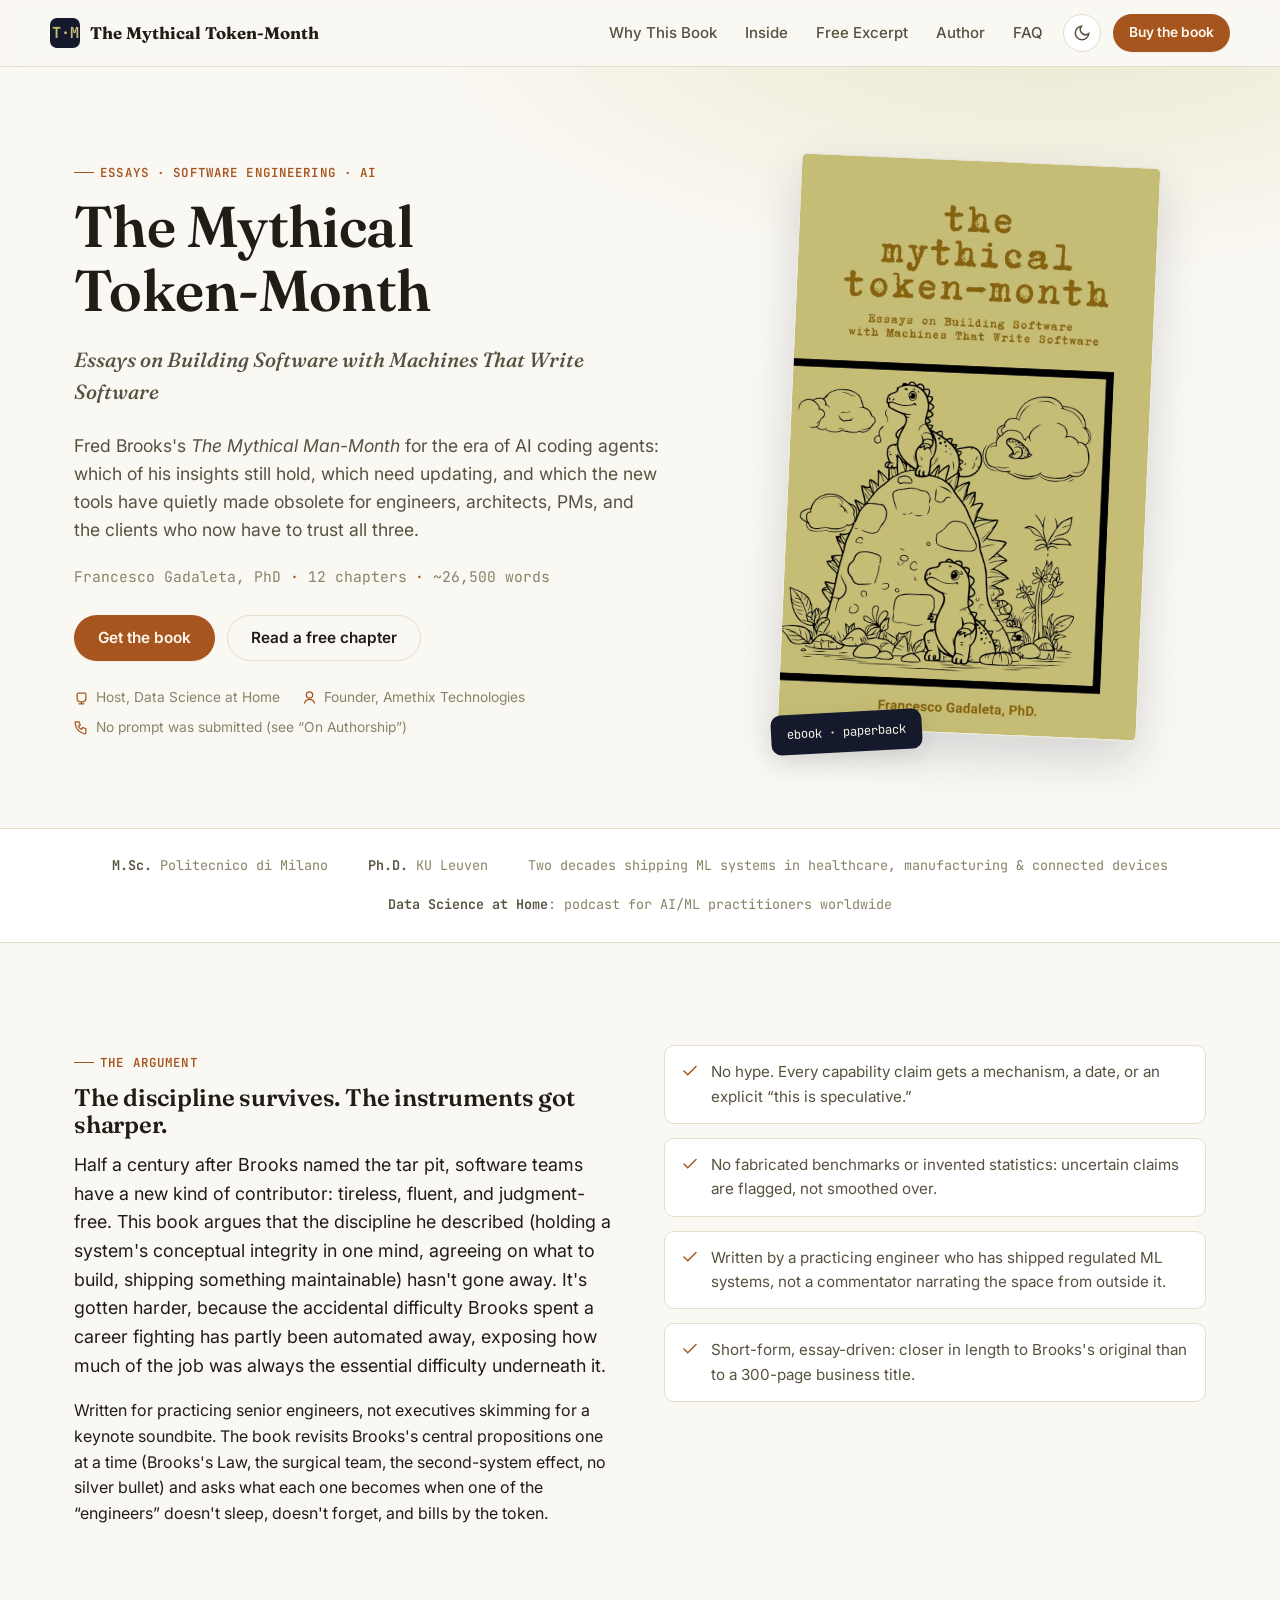
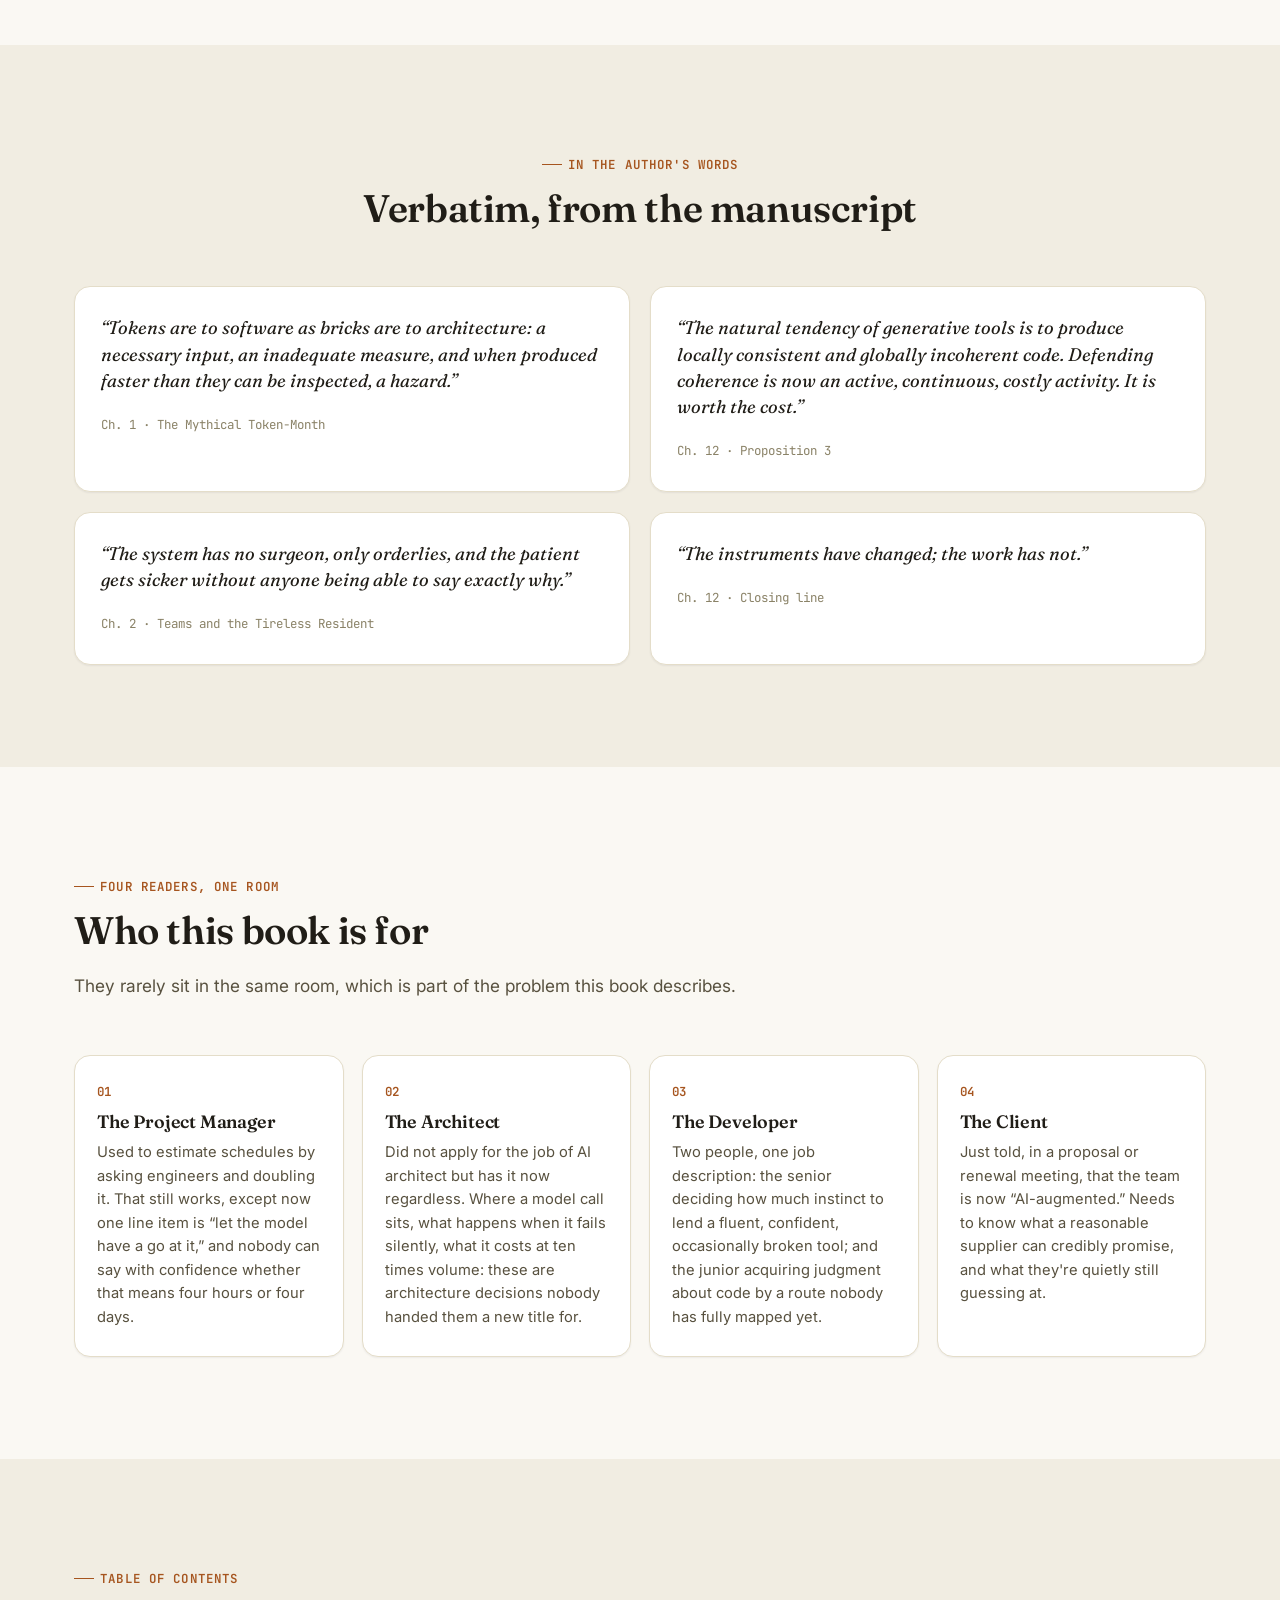
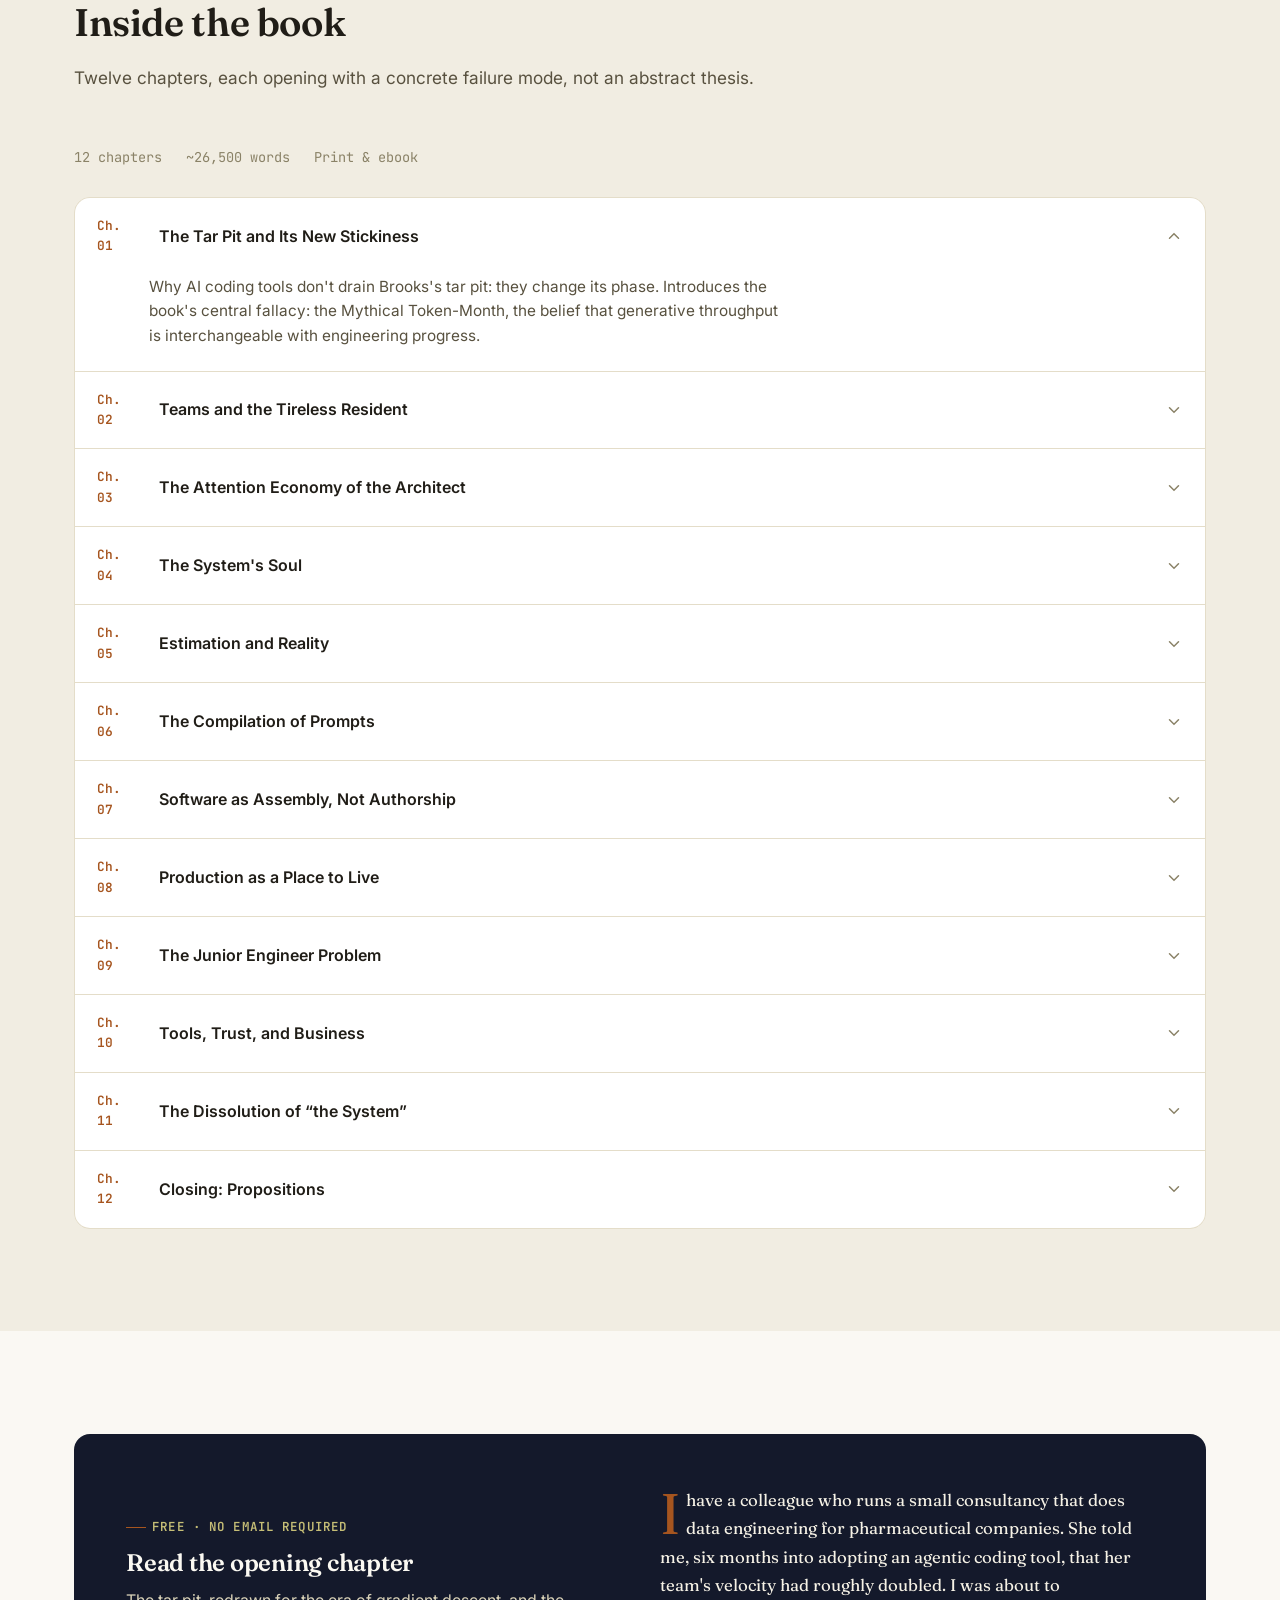
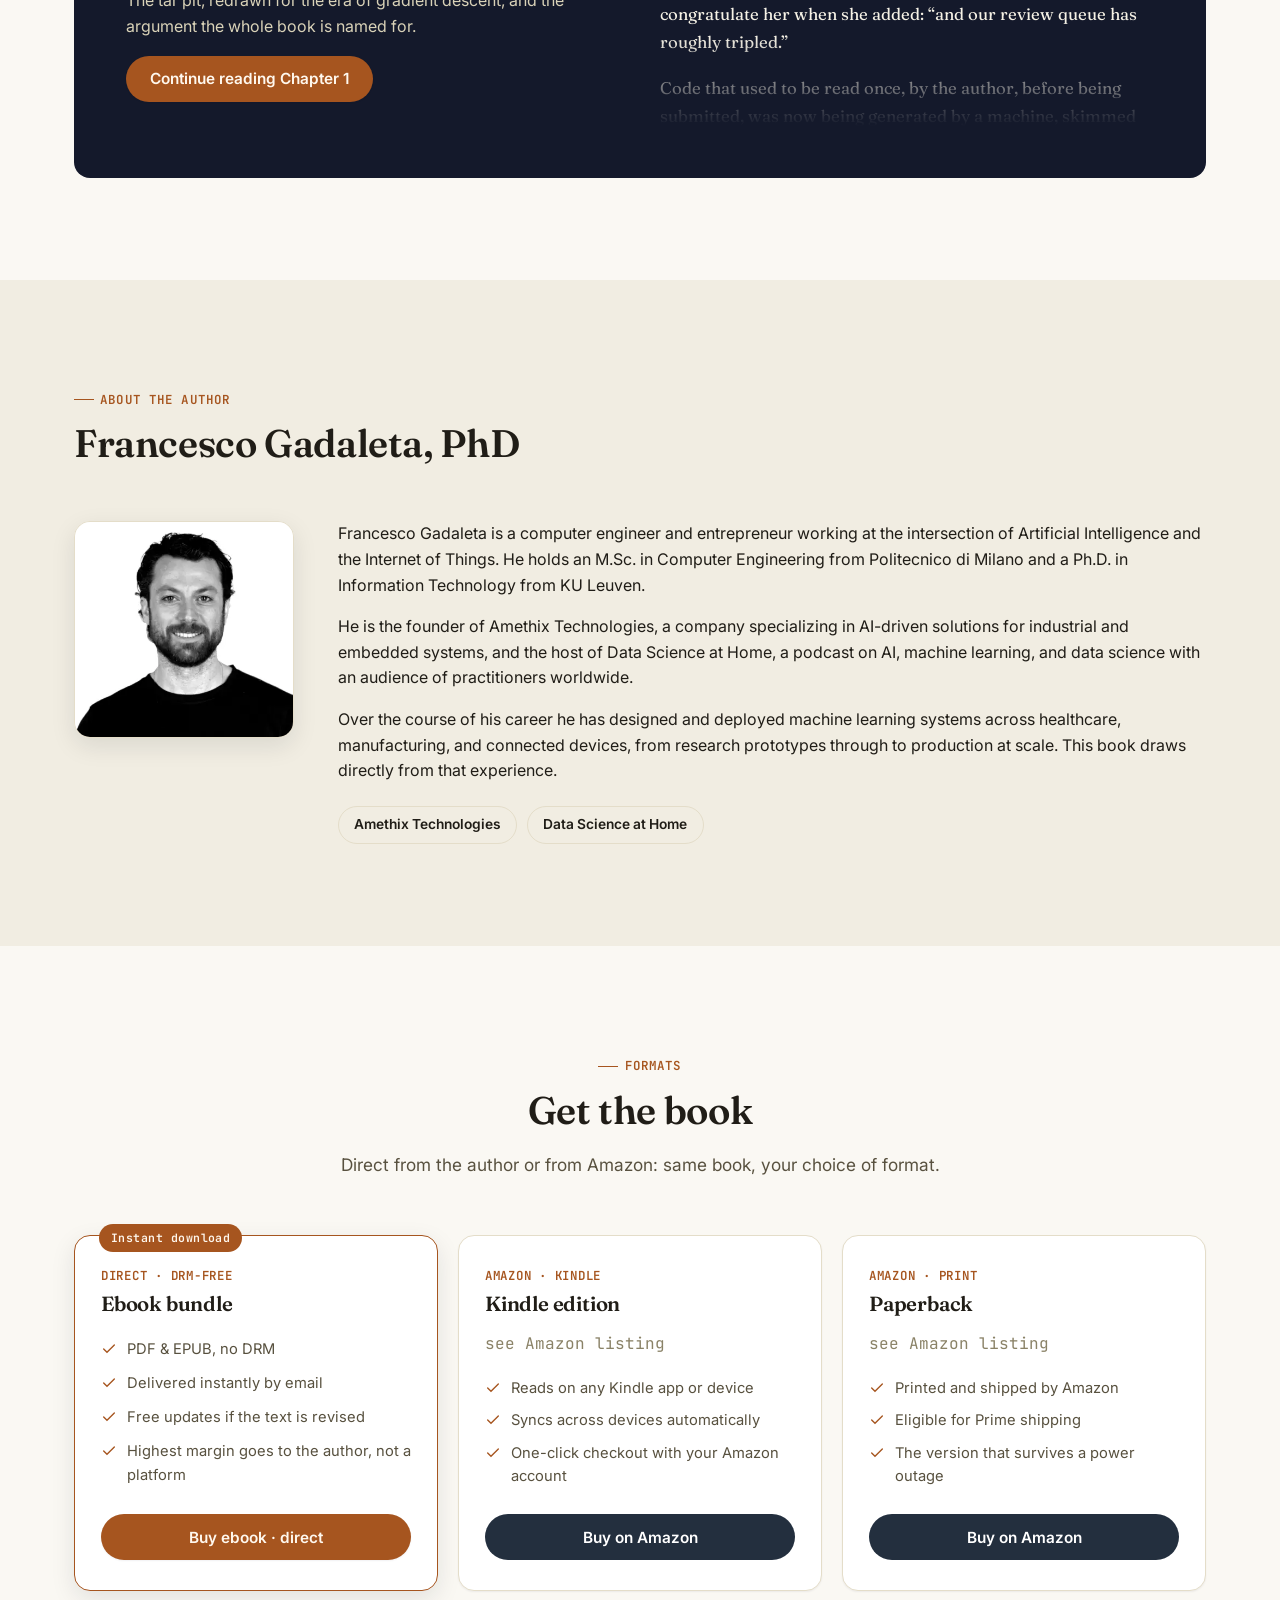
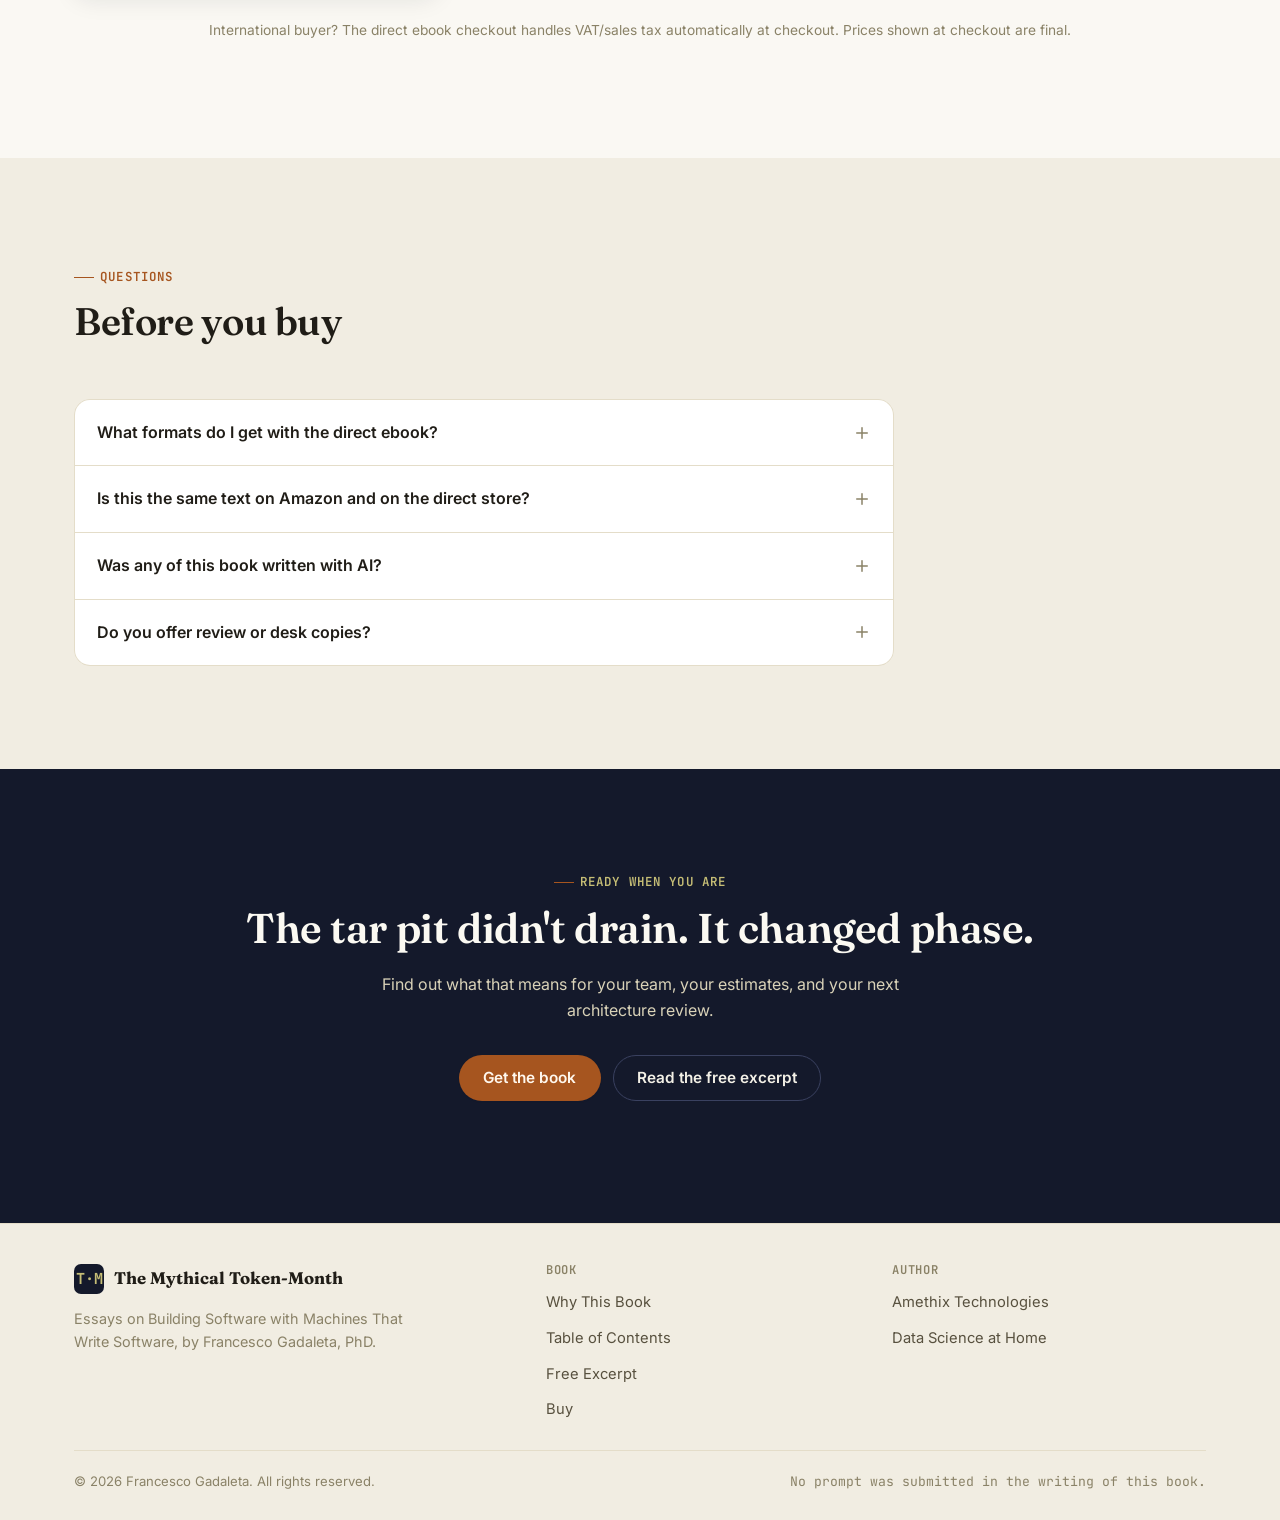
==== index.html @ 99e303a1 "first commit" ====
<!doctype html>
<html lang="en">
<head>
<meta charset="utf-8">
<meta name="viewport" content="width=device-width, initial-scale=1">
<title>The Mythical Token-Month: Essays on Building Software with Machines That Write Software</title>
<meta name="description" content="Fred Brooks's The Mythical Man-Month, revisited for the era of AI coding agents. For engineers, architects, PMs, and the clients who now have to trust all three. By Francesco Gadaleta, PhD.">

<!-- Open Graph / social preview -->
<meta property="og:type" content="book">
<meta property="og:title" content="The Mythical Token-Month: Essays on Building Software with Machines That Write Software">
<meta property="og:description" content="Fred Brooks's The Mythical Man-Month, revisited for the era of AI coding agents. Which of his insights still hold, which need updating, and which the new tools have quietly made obsolete.">
<meta property="og:image" content="assets/og-image.jpg">
<meta property="og:url" content="/">
<meta name="twitter:card" content="summary_large_image">
<meta name="twitter:title" content="The Mythical Token-Month">
<meta name="twitter:description" content="Fred Brooks's The Mythical Man-Month, revisited for the era of AI coding agents.">
<meta name="twitter:image" content="assets/og-image.jpg">

<!-- Book structured data for search -->
<script type="application/ld+json">
{
  "@context": "https://schema.org",
  "@type": "Book",
  "name": "The Mythical Token-Month",
  "alternateName": "Essays on Building Software with Machines That Write Software",
  "author": { "@type": "Person", "name": "Francesco Gadaleta" },
  "inLanguage": "en",
  "genre": "Software Engineering / Technology",
  "description": "Fred Brooks's The Mythical Man-Month, revisited for the era of AI coding agents. For engineers, architects, PMs, and the clients who now have to trust all three."
}
</script>

<link rel="icon" href="data:image/svg+xml,%3Csvg xmlns='http://www.w3.org/2000/svg' viewBox='0 0 100 100'%3E%3Crect width='100' height='100' rx='20' fill='%2314192b'/%3E%3Ctext x='50' y='68' font-size='58' text-anchor='middle' fill='%23c6be76' font-family='monospace' font-weight='700'%3ET%3C/text%3E%3C/svg%3E">
<link rel="stylesheet" href="css/style.css">
</head>
<body>

<!-- ============================== HEADER ============================== -->
<header class="site-header">
  <div class="container nav">
    <a href="#top" class="brand"><span class="mark">T·M</span><span class="brand-text">The Mythical Token&#8209;Month</span></a>

    <nav class="nav-links">
      <a href="#why">Why This Book</a>
      <a href="#inside">Inside</a>
      <a href="#excerpt">Free Excerpt</a>
      <a href="#author">Author</a>
      <a href="#faq">FAQ</a>
    </nav>

    <div class="nav-actions">
      <button class="theme-toggle" id="themeToggle" aria-label="Toggle dark mode" type="button">
        <svg class="icon-moon" viewBox="0 0 24 24" fill="none" stroke="currentColor" stroke-width="2" stroke-linecap="round"><path d="M21 12.8A9 9 0 1 1 11.2 3 7 7 0 0 0 21 12.8Z"/></svg>
        <svg class="icon-sun" viewBox="0 0 24 24" fill="none" stroke="currentColor" stroke-width="2" stroke-linecap="round"><circle cx="12" cy="12" r="4"/><path d="M12 2v2M12 20v2M4.9 4.9l1.4 1.4M17.7 17.7l1.4 1.4M2 12h2M20 12h2M4.9 19.1l1.4-1.4M17.7 6.3l1.4-1.4"/></svg>
      </button>
      <a href="#buy" class="btn btn-primary btn-sm nav-buy">Buy the book</a>
      <button class="nav-toggle" id="navToggle" aria-label="Open menu" type="button">
        <svg viewBox="0 0 24 24" fill="none" stroke="currentColor" stroke-width="2" stroke-linecap="round"><path d="M3 6h18M3 12h18M3 18h18"/></svg>
      </button>
    </div>
  </div>
  <div class="mobile-menu container" id="mobileMenu">
    <a href="#why">Why This Book</a>
    <a href="#inside">Inside</a>
    <a href="#excerpt">Free Excerpt</a>
    <a href="#author">Author</a>
    <a href="#faq">FAQ</a>
    <a href="#buy" class="btn btn-primary btn-block">Buy the book</a>
  </div>
</header>

<main id="top">

  <!-- ============================== HERO ============================== -->
  <section class="hero">
    <div class="container">
      <div class="hero-copy">
        <span class="kicker">Essays &middot; Software Engineering &middot; AI</span>
        <h1>The Mythical<br>Token&#8209;Month</h1>
        <p class="subtitle">Essays on Building Software with Machines That Write Software</p>
        <p class="hero-pitch">Fred Brooks's <em>The Mythical Man-Month</em> for the era of AI coding agents: which of his insights still hold, which need updating, and which the new tools have quietly made obsolete for engineers, architects, PMs, and the clients who now have to trust all three.</p>

        <div class="byline">
          <span>Francesco Gadaleta, PhD</span>
          <span class="dot">&middot;</span>
          <span>12 chapters</span>
          <span class="dot">&middot;</span>
          <span>~26,500 words</span>
        </div>

        <div class="hero-ctas">
          <a href="#buy" class="btn btn-primary">Get the book</a>
          <a href="#excerpt" class="btn btn-ghost">Read a free chapter</a>
        </div>

        <div class="hero-trust">
          <span><svg viewBox="0 0 24 24" fill="none" stroke="currentColor" stroke-width="2" stroke-linecap="round"><path d="M12 19c-4 0-7-2-7-6V7a2 2 0 0 1 2-2h10a2 2 0 0 1 2 2v6c0 4-3 6-7 6Z"/><path d="M12 19v3M8 22h8"/></svg>Host, Data Science at Home</span>
          <span><svg viewBox="0 0 24 24" fill="none" stroke="currentColor" stroke-width="2" stroke-linecap="round"><circle cx="12" cy="8" r="5"/><path d="M4 21c1.5-4 5-6 8-6s6.5 2 8 6"/></svg>Founder, Amethix Technologies</span>
          <span><svg viewBox="0 0 24 24" fill="none" stroke="currentColor" stroke-width="2" stroke-linecap="round"><path d="M2 3h6l2 5-3 2a11 11 0 0 0 5 5l2-3 5 2v6a2 2 0 0 1-2 2A18 18 0 0 1 2 5a2 2 0 0 1 0-2Z"/></svg>No prompt was submitted (see &ldquo;On Authorship&rdquo;)</span>
        </div>
      </div>

      <div class="hero-art">
        <div class="book-stack">
          <picture>
            <source srcset="assets/cover.webp" type="image/webp">
            <img src="assets/cover.jpg" alt="Cover of The Mythical Token-Month by Francesco Gadaleta" width="900" height="1436">
          </picture>
          <div class="format-pill">ebook &middot; paperback</div>
        </div>
      </div>
    </div>
  </section>

  <!-- ============================== CREDIBILITY BAR ============================== -->
  <div class="credibility">
    <div class="container">
      <span><strong>M.Sc.</strong> Politecnico di Milano</span>
      <span><strong>Ph.D.</strong> KU Leuven</span>
      <span>Two decades shipping ML systems in healthcare, manufacturing &amp; connected devices</span>
      <span><strong>Data Science at Home</strong>: podcast for AI/ML practitioners worldwide</span>
    </div>
  </div>

  <!-- ============================== WHY THIS BOOK ============================== -->
  <section class="section" id="why">
    <div class="container why-layout">
      <div>
        <span class="kicker">The argument</span>
        <h2>The discipline survives. The instruments got sharper.</h2>
        <p class="lede">Half a century after Brooks named the tar pit, software teams have a new kind of contributor: tireless, fluent, and judgment-free. This book argues that the discipline he described (holding a system's conceptual integrity in one mind, agreeing on what to build, shipping something maintainable) hasn't gone away. It's gotten harder, because the accidental difficulty Brooks spent a career fighting has partly been automated away, exposing how much of the job was always the essential difficulty underneath it.</p>
        <p>Written for practicing senior engineers, not executives skimming for a keynote soundbite. The book revisits Brooks's central propositions one at a time (Brooks's Law, the surgical team, the second-system effect, no silver bullet) and asks what each one becomes when one of the &ldquo;engineers&rdquo; doesn't sleep, doesn't forget, and bills by the token.</p>
      </div>
      <ul class="stance-list">
        <li><svg viewBox="0 0 24 24" fill="none" stroke="currentColor" stroke-width="2" stroke-linecap="round"><path d="M20 6 9 17l-5-5"/></svg>No hype. Every capability claim gets a mechanism, a date, or an explicit &ldquo;this is speculative.&rdquo;</li>
        <li><svg viewBox="0 0 24 24" fill="none" stroke="currentColor" stroke-width="2" stroke-linecap="round"><path d="M20 6 9 17l-5-5"/></svg>No fabricated benchmarks or invented statistics: uncertain claims are flagged, not smoothed over.</li>
        <li><svg viewBox="0 0 24 24" fill="none" stroke="currentColor" stroke-width="2" stroke-linecap="round"><path d="M20 6 9 17l-5-5"/></svg>Written by a practicing engineer who has shipped regulated ML systems, not a commentator narrating the space from outside it.</li>
        <li><svg viewBox="0 0 24 24" fill="none" stroke="currentColor" stroke-width="2" stroke-linecap="round"><path d="M20 6 9 17l-5-5"/></svg>Short-form, essay-driven: closer in length to Brooks's original than to a 300-page business title.</li>
      </ul>
    </div>
  </section>

  <!-- ============================== PULL QUOTES ============================== -->
  <section class="section section-alt">
    <div class="container">
      <div class="section-head center" style="margin-left:auto;margin-right:auto;">
        <span class="kicker" style="justify-content:center;">In the author's words</span>
        <h2>Verbatim, from the manuscript</h2>
      </div>
      <div class="quote-grid">
        <div class="quote-card">
          <blockquote>&ldquo;Tokens are to software as bricks are to architecture: a necessary input, an inadequate measure, and when produced faster than they can be inspected, a hazard.&rdquo;</blockquote>
          <cite>Ch. 1 &middot; The Mythical Token-Month</cite>
        </div>
        <div class="quote-card">
          <blockquote>&ldquo;The natural tendency of generative tools is to produce locally consistent and globally incoherent code. Defending coherence is now an active, continuous, costly activity. It is worth the cost.&rdquo;</blockquote>
          <cite>Ch. 12 &middot; Proposition 3</cite>
        </div>
        <div class="quote-card">
          <blockquote>&ldquo;The system has no surgeon, only orderlies, and the patient gets sicker without anyone being able to say exactly why.&rdquo;</blockquote>
          <cite>Ch. 2 &middot; Teams and the Tireless Resident</cite>
        </div>
        <div class="quote-card">
          <blockquote>&ldquo;The instruments have changed; the work has not.&rdquo;</blockquote>
          <cite>Ch. 12 &middot; Closing line</cite>
        </div>
      </div>
    </div>
  </section>

  <!-- ============================== WHO IT'S FOR ============================== -->
  <section class="section" id="who">
    <div class="container">
      <div class="section-head">
        <span class="kicker">Four readers, one room</span>
        <h2>Who this book is for</h2>
        <p class="lede">They rarely sit in the same room, which is part of the problem this book describes.</p>
      </div>
      <div class="persona-grid">
        <div class="persona-card">
          <span class="num">01</span>
          <h3>The Project Manager</h3>
          <p>Used to estimate schedules by asking engineers and doubling it. That still works, except now one line item is &ldquo;let the model have a go at it,&rdquo; and nobody can say with confidence whether that means four hours or four days.</p>
        </div>
        <div class="persona-card">
          <span class="num">02</span>
          <h3>The Architect</h3>
          <p>Did not apply for the job of AI architect but has it now regardless. Where a model call sits, what happens when it fails silently, what it costs at ten times volume: these are architecture decisions nobody handed them a new title for.</p>
        </div>
        <div class="persona-card">
          <span class="num">03</span>
          <h3>The Developer</h3>
          <p>Two people, one job description: the senior deciding how much instinct to lend a fluent, confident, occasionally broken tool; and the junior acquiring judgment about code by a route nobody has fully mapped yet.</p>
        </div>
        <div class="persona-card">
          <span class="num">04</span>
          <h3>The Client</h3>
          <p>Just told, in a proposal or renewal meeting, that the team is now &ldquo;AI-augmented.&rdquo; Needs to know what a reasonable supplier can credibly promise, and what they're quietly still guessing at.</p>
        </div>
      </div>
    </div>
  </section>

  <!-- ============================== INSIDE THE BOOK / TOC ============================== -->
  <section class="section section-alt" id="inside">
    <div class="container">
      <div class="section-head">
        <span class="kicker">Table of contents</span>
        <h2>Inside the book</h2>
        <p class="lede">Twelve chapters, each opening with a concrete failure mode, not an abstract thesis.</p>
      </div>
      <div class="toc-meta">
        <span>12 chapters</span>
        <span>~26,500 words</span>
        <span>Print &amp; ebook</span>
      </div>

      <div class="toc-list">
        <details class="toc-item" open>
          <summary><span class="chno">Ch. 01</span><span class="chtitle">The Tar Pit and Its New Stickiness</span><svg class="chev" viewBox="0 0 24 24" fill="none" stroke="currentColor" stroke-width="2" stroke-linecap="round"><path d="m6 9 6 6 6-6"/></svg></summary>
          <div class="chbody">Why AI coding tools don't drain Brooks's tar pit: they change its phase. Introduces the book's central fallacy: the Mythical Token-Month, the belief that generative throughput is interchangeable with engineering progress.</div>
        </details>
        <details class="toc-item">
          <summary><span class="chno">Ch. 02</span><span class="chtitle">Teams and the Tireless Resident</span><svg class="chev" viewBox="0 0 24 24" fill="none" stroke="currentColor" stroke-width="2" stroke-linecap="round"><path d="m6 9 6 6 6-6"/></svg></summary>
          <div class="chbody">Brooks's surgical team, restaffed with a resident who never sleeps, never forgets, and has no judgment about which operations are wise.</div>
        </details>
        <details class="toc-item">
          <summary><span class="chno">Ch. 03</span><span class="chtitle">The Attention Economy of the Architect</span><svg class="chev" viewBox="0 0 24 24" fill="none" stroke="currentColor" stroke-width="2" stroke-linecap="round"><path d="m6 9 6 6 6-6"/></svg></summary>
          <div class="chbody">The architect's scarce resource was never time. It was uninterrupted attention. AI tools are, ambiguously, both a relief and a new interlocutor.</div>
        </details>
        <details class="toc-item">
          <summary><span class="chno">Ch. 04</span><span class="chtitle">The System's Soul</span><svg class="chev" viewBox="0 0 24 24" fill="none" stroke="currentColor" stroke-width="2" stroke-linecap="round"><path d="m6 9 6 6 6-6"/></svg></summary>
          <div class="chbody">Defending conceptual integrity when generation makes code cheap and coherence expensive.<blockquote>&ldquo;AI components should be islands in a sea of code, not the other way around.&rdquo;</blockquote></div>
        </details>
        <details class="toc-item">
          <summary><span class="chno">Ch. 05</span><span class="chtitle">Estimation and Reality</span><svg class="chev" viewBox="0 0 24 24" fill="none" stroke="currentColor" stroke-width="2" stroke-linecap="round"><path d="m6 9 6 6 6-6"/></svg></summary>
          <div class="chbody">Calling the shot when one team member's throughput varies by prompt, by day, by which model the vendor quietly swapped in behind the same API endpoint.</div>
        </details>
        <details class="toc-item">
          <summary><span class="chno">Ch. 06</span><span class="chtitle">The Compilation of Prompts</span><svg class="chev" viewBox="0 0 24 24" fill="none" stroke="currentColor" stroke-width="2" stroke-linecap="round"><path d="m6 9 6 6 6-6"/></svg></summary>
          <div class="chbody">Why the CI/CD pipeline (fast, deterministic, pass/fail) breaks down for systems that include language models, and what eval-driven development has to do instead.</div>
        </details>
        <details class="toc-item">
          <summary><span class="chno">Ch. 07</span><span class="chtitle">Software as Assembly, Not Authorship</span><svg class="chev" viewBox="0 0 24 24" fill="none" stroke="currentColor" stroke-width="2" stroke-linecap="round"><path d="m6 9 6 6 6-6"/></svg></summary>
          <div class="chbody">Open source already turned engineers into curators of other people's code. AI finishes the job. The discipline this requires is taught nowhere formally.</div>
        </details>
        <details class="toc-item">
          <summary><span class="chno">Ch. 08</span><span class="chtitle">Production as a Place to Live</span><svg class="chev" viewBox="0 0 24 24" fill="none" stroke="currentColor" stroke-width="2" stroke-linecap="round"><path d="m6 9 6 6 6-6"/></svg></summary>
          <div class="chbody">Brooks's clean ship event has dissolved into a continuous gradient of canaries, flags, and rollbacks with no discrete moment left between building and maintaining.</div>
        </details>
        <details class="toc-item">
          <summary><span class="chno">Ch. 09</span><span class="chtitle">The Junior Engineer Problem</span><svg class="chev" viewBox="0 0 24 24" fill="none" stroke="currentColor" stroke-width="2" stroke-linecap="round"><path d="m6 9 6 6 6-6"/></svg></summary>
          <div class="chbody">Removing the tedious lower rungs of the ladder while quietly expecting the next generation of engineers to still reach the top.</div>
        </details>
        <details class="toc-item">
          <summary><span class="chno">Ch. 10</span><span class="chtitle">Tools, Trust, and Business</span><svg class="chev" viewBox="0 0 24 24" fill="none" stroke="currentColor" stroke-width="2" stroke-linecap="round"><path d="m6 9 6 6 6-6"/></svg></summary>
          <div class="chbody">What a client should expect when a supplier says &ldquo;AI-augmented,&rdquo; and which promises are credible versus quietly still a guess.<blockquote>&ldquo;Confidence is built slowly and lost quickly.&rdquo;</blockquote></div>
        </details>
        <details class="toc-item">
          <summary><span class="chno">Ch. 11</span><span class="chtitle">The Dissolution of &ldquo;the System&rdquo;</span><svg class="chev" viewBox="0 0 24 24" fill="none" stroke="currentColor" stroke-width="2" stroke-linecap="round"><path d="m6 9 6 6 6-6"/></svg></summary>
          <div class="chbody">Brooks could point at OS/360's edges. You can no longer point at yours: it's vendors, model providers, and infrastructure you don't control, stitched together.</div>
        </details>
        <details class="toc-item">
          <summary><span class="chno">Ch. 12</span><span class="chtitle">Closing: Propositions</span><svg class="chev" viewBox="0 0 24 24" fill="none" stroke="currentColor" stroke-width="2" stroke-linecap="round"><path d="m6 9 6 6 6-6"/></svg></summary>
          <div class="chbody">Fifteen closing claims, in the spirit of Brooks's own twenty-year retrospective: offered as current best beliefs, not proven theorems.<blockquote>&ldquo;The skills of the senior engineer of 1995 are the skills of the senior engineer of 2026, in greater demand, with greater leverage, and with greater responsibility.&rdquo;</blockquote></div>
        </details>
      </div>
    </div>
  </section>

  <!-- ============================== EXCERPT ============================== -->
  <section class="section" id="excerpt">
    <div class="container">
      <div class="excerpt-panel">
        <div>
          <span class="kicker" style="color:var(--khaki);">Free &middot; no email required</span>
          <h2>Read the opening chapter</h2>
          <p class="lede">The tar pit, redrawn for the era of gradient descent, and the argument the whole book is named for.</p>
          <a href="excerpt.html" class="btn btn-primary">Continue reading Chapter 1</a>
        </div>
        <div class="excerpt-body excerpt-fade">
          <p>I have a colleague who runs a small consultancy that does data engineering for pharmaceutical companies. She told me, six months into adopting an agentic coding tool, that her team's velocity had roughly doubled. I was about to congratulate her when she added: &ldquo;and our review queue has roughly tripled.&rdquo;</p>
          <p>Code that used to be read once, by the author, before being submitted, was now being generated by a machine, skimmed by the author, submitted, reviewed by a peer, returned with comments, regenerated by the machine, re-skimmed, re-submitted, and re-reviewed. The number of lines committed had risen. The number of lines understood had not, and may have fallen.</p>
          <p>Brooks opened his book with the image of the tar pits of the Pleistocene. Great beasts thrashed there; the more they thrashed, the more deeply they sank&hellip;</p>
        </div>
      </div>
    </div>
  </section>

  <!-- ============================== AUTHOR ============================== -->
  <section class="section section-alt" id="author">
    <div class="container">
      <div class="section-head">
        <span class="kicker">About the author</span>
        <h2>Francesco Gadaleta, PhD</h2>
      </div>
      <div class="author-layout">
        <div class="author-photo">
          <picture>
            <source srcset="assets/author.webp" type="image/webp">
            <img src="assets/author.jpg" alt="Portrait of Francesco Gadaleta" width="400" height="394">
          </picture>
        </div>
        <div>
          <p>Francesco Gadaleta is a computer engineer and entrepreneur working at the intersection of Artificial Intelligence and the Internet of Things. He holds an M.Sc. in Computer Engineering from Politecnico di Milano and a Ph.D. in Information Technology from KU Leuven.</p>
          <p>He is the founder of <a href="https://amethix.com" target="_blank" rel="noopener">Amethix Technologies</a>, a company specializing in AI-driven solutions for industrial and embedded systems, and the host of <a href="https://datascienceathome.com" target="_blank" rel="noopener">Data Science at Home</a>, a podcast on AI, machine learning, and data science with an audience of practitioners worldwide.</p>
          <p>Over the course of his career he has designed and deployed machine learning systems across healthcare, manufacturing, and connected devices, from research prototypes through to production at scale. This book draws directly from that experience.</p>
          <div class="author-links">
            <a href="https://amethix.com" target="_blank" rel="noopener" class="btn btn-ghost btn-sm">Amethix Technologies</a>
            <a href="https://datascienceathome.com" target="_blank" rel="noopener" class="btn btn-ghost btn-sm">Data Science at Home</a>
          </div>
        </div>
      </div>
    </div>
  </section>

  <!-- ============================== BUY ============================== -->
  <section class="section" id="buy">
    <div class="container">
      <div class="section-head center">
        <span class="kicker" style="justify-content:center;">Formats</span>
        <h2>Get the book</h2>
        <p class="lede">Direct from the author or from Amazon: same book, your choice of format.</p>
      </div>

      <div class="buy-grid">
        <!-- Direct ebook: primary conversion path -->
        <div class="buy-card featured">
          <span class="ribbon">Instant download</span>
          <span class="format">Direct &middot; DRM-free</span>
          <h3>Ebook bundle</h3>
          <div class="price"><strong><!-- AUTHOR TO SET PRICE --></strong> <span></span></div>
          <ul>
            <li><svg viewBox="0 0 24 24" fill="none" stroke="currentColor" stroke-width="2" stroke-linecap="round"><path d="M20 6 9 17l-5-5"/></svg>PDF &amp; EPUB, no DRM</li>
            <li><svg viewBox="0 0 24 24" fill="none" stroke="currentColor" stroke-width="2" stroke-linecap="round"><path d="M20 6 9 17l-5-5"/></svg>Delivered instantly by email</li>
            <li><svg viewBox="0 0 24 24" fill="none" stroke="currentColor" stroke-width="2" stroke-linecap="round"><path d="M20 6 9 17l-5-5"/></svg>Free updates if the text is revised</li>
            <li><svg viewBox="0 0 24 24" fill="none" stroke="currentColor" stroke-width="2" stroke-linecap="round"><path d="M20 6 9 17l-5-5"/></svg>Highest margin goes to the author, not a platform</li>
          </ul>
          <!--
            CONFIGURE: replace this with your Lemon Squeezy (or Gumroad/Payhip)
            checkout link or overlay button. See README.md > "Wiring up payments".
          -->
          <a href="#" class="btn btn-primary btn-block" data-buy="direct-ebook">Buy ebook &middot; direct</a>
        </div>

        <!-- Amazon Kindle -->
        <div class="buy-card">
          <span class="format">Amazon &middot; Kindle</span>
          <h3>Kindle edition</h3>
          <div class="price"><strong></strong> <span>see Amazon listing</span></div>
          <ul>
            <li><svg viewBox="0 0 24 24" fill="none" stroke="currentColor" stroke-width="2" stroke-linecap="round"><path d="M20 6 9 17l-5-5"/></svg>Reads on any Kindle app or device</li>
            <li><svg viewBox="0 0 24 24" fill="none" stroke="currentColor" stroke-width="2" stroke-linecap="round"><path d="M20 6 9 17l-5-5"/></svg>Syncs across devices automatically</li>
            <li><svg viewBox="0 0 24 24" fill="none" stroke="currentColor" stroke-width="2" stroke-linecap="round"><path d="M20 6 9 17l-5-5"/></svg>One-click checkout with your Amazon account</li>
          </ul>
          <!-- CONFIGURE: replace # with the live Amazon ASIN link once published. -->
          <a href="#" class="btn btn-amazon btn-block" data-buy="amazon-kindle">Buy on Amazon</a>
        </div>

        <!-- Amazon Paperback -->
        <div class="buy-card">
          <span class="format">Amazon &middot; Print</span>
          <h3>Paperback</h3>
          <div class="price"><strong></strong> <span>see Amazon listing</span></div>
          <ul>
            <li><svg viewBox="0 0 24 24" fill="none" stroke="currentColor" stroke-width="2" stroke-linecap="round"><path d="M20 6 9 17l-5-5"/></svg>Printed and shipped by Amazon</li>
            <li><svg viewBox="0 0 24 24" fill="none" stroke="currentColor" stroke-width="2" stroke-linecap="round"><path d="M20 6 9 17l-5-5"/></svg>Eligible for Prime shipping</li>
            <li><svg viewBox="0 0 24 24" fill="none" stroke="currentColor" stroke-width="2" stroke-linecap="round"><path d="M20 6 9 17l-5-5"/></svg>The version that survives a power outage</li>
          </ul>
          <!-- CONFIGURE: replace # with the live Amazon ASIN link once published. -->
          <a href="#" class="btn btn-amazon btn-block" data-buy="amazon-paperback">Buy on Amazon</a>
        </div>
      </div>

      <p class="buy-note">International buyer? The direct ebook checkout handles VAT/sales tax automatically at checkout. Prices shown at checkout are final.</p>
    </div>
  </section>

  <!-- ============================== FAQ ============================== -->
  <section class="section section-alt" id="faq">
    <div class="container">
      <div class="section-head">
        <span class="kicker">Questions</span>
        <h2>Before you buy</h2>
      </div>
      <div class="faq-list">
        <details class="faq-item">
          <summary>What formats do I get with the direct ebook?<svg class="chev" viewBox="0 0 24 24" fill="none" stroke="currentColor" stroke-width="2" stroke-linecap="round"><path d="M5 12h14M12 5v14"/></svg></summary>
          <div class="a"><p>Both PDF and EPUB, DRM-free, delivered to your email immediately after checkout. Read it on a laptop, a tablet, or any e-reader that accepts EPUB. Kindle uses its own format, which is why a separate Kindle edition exists on Amazon.</p></div>
        </details>
        <details class="faq-item">
          <summary>Is this the same text on Amazon and on the direct store?<svg class="chev" viewBox="0 0 24 24" fill="none" stroke="currentColor" stroke-width="2" stroke-linecap="round"><path d="M5 12h14M12 5v14"/></svg></summary>
          <div class="a"><p>Yes. Same manuscript, same edition. The only difference is delivery mechanism and, for the direct purchase, format flexibility (PDF + EPUB instead of a single Kindle-locked format).</p></div>
        </details>
        <details class="faq-item">
          <summary>Was any of this book written with AI?<svg class="chev" viewBox="0 0 24 24" fill="none" stroke="currentColor" stroke-width="2" stroke-linecap="round"><path d="M5 12h14M12 5v14"/></svg></summary>
          <div class="a"><p>No. Every sentence was written by the author, one word at a time, in the usual way, then reviewed by native English speakers and copyeditors: the traditional way. No prompt was submitted and no draft was generated for a human to skim and approve: a distinction the book itself argues is not incidental. See the &ldquo;On Authorship&rdquo; note in the front matter.</p></div>
        </details>
        <details class="faq-item">
          <summary>Do you offer review or desk copies?<svg class="chev" viewBox="0 0 24 24" fill="none" stroke="currentColor" stroke-width="2" stroke-linecap="round"><path d="M5 12h14M12 5v14"/></svg></summary>
          <div class="a"><p>For press, podcast, or course-adoption inquiries, reach out via <a href="https://amethix.com" target="_blank" rel="noopener">Amethix Technologies</a> or the <a href="https://datascienceathome.com" target="_blank" rel="noopener">Data Science at Home</a> contact page.</p></div>
        </details>
      </div>
    </div>
  </section>

  <!-- ============================== FOOTER CTA ============================== -->
  <section class="footer-cta">
    <div class="container">
      <span class="kicker" style="justify-content:center;color:var(--khaki);">Ready when you are</span>
      <h2>The tar pit didn't drain. It changed phase.</h2>
      <p class="lede">Find out what that means for your team, your estimates, and your next architecture review.</p>
      <div class="hero-ctas">
        <a href="#buy" class="btn btn-primary">Get the book</a>
        <a href="excerpt.html" class="btn btn-ghost" style="border-color:#3a4160;color:#f3f0e6;">Read the free excerpt</a>
      </div>
    </div>
  </section>

</main>

<!-- ============================== FOOTER ============================== -->
<footer class="site-footer">
  <div class="container">
    <div class="footer-grid">
      <div>
        <a href="#top" class="brand" style="margin-bottom:.8em;display:inline-flex;"><span class="mark">T·M</span><span class="brand-text">The Mythical Token&#8209;Month</span></a>
        <p style="color:var(--text-faint);font-size:0.9rem;max-width:38ch;">Essays on Building Software with Machines That Write Software, by Francesco Gadaleta, PhD.</p>
      </div>
      <div>
        <h4>Book</h4>
        <ul class="footer-links">
          <li><a href="#why">Why This Book</a></li>
          <li><a href="#inside">Table of Contents</a></li>
          <li><a href="excerpt.html">Free Excerpt</a></li>
          <li><a href="#buy">Buy</a></li>
        </ul>
      </div>
      <div>
        <h4>Author</h4>
        <ul class="footer-links">
          <li><a href="https://amethix.com" target="_blank" rel="noopener">Amethix Technologies</a></li>
          <li><a href="https://datascienceathome.com" target="_blank" rel="noopener">Data Science at Home</a></li>
        </ul>
      </div>
    </div>
    <div class="footer-bottom">
      <span>&copy; <span id="year"></span> Francesco Gadaleta. All rights reserved.</span>
      <span class="noai-badge">No prompt was submitted in the writing of this book.</span>
    </div>
  </div>
</footer>

<script src="js/main.js"></script>
</body>
</html>
---- css/style.css ----
/* ==========================================================================
   The Mythical Token-Month — landing page
   Design: editorial / book-jacket, not SaaS. Ink navy + khaki + rust,
   pulled from the actual cover art. Serif display, sans body, mono for
   terminology (mirrors the book's own font stack).
   ========================================================================== */

@import url('https://fonts.googleapis.com/css2?family=Fraunces:ital,opsz,wght@0,9..144,400;0,9..144,500;0,9..144,600;0,9..144,700;1,9..144,500&family=Inter:wght@400;500;600;700;800&family=JetBrains+Mono:wght@400;500;600&display=swap');

:root {
  /* Palette — light (default) */
  --ink: #14192b;
  --ink-soft: #2b3350;
  --paper: #faf8f3;
  --paper-raised: #ffffff;
  --paper-sunk: #f1ede2;
  --khaki: #c6be76;
  --khaki-soft: #eee9cf;
  --rust: #a6551f;
  --rust-strong: #8a4517;
  --line: #e4ddc9;
  --text: #201d17;
  --text-soft: #58513f;
  --text-faint: #8a8267;

  /* Text on panels that are always dark (ink background) regardless of
     site theme — must NOT flip with --khaki-soft, which is themed. */
  --on-ink: #f6f2e6;
  --on-ink-soft: #d9d2b8;

  --shadow-sm: 0 1px 2px rgba(20, 25, 43, 0.06);
  --shadow-md: 0 8px 24px rgba(20, 25, 43, 0.10);
  --shadow-lg: 0 20px 48px rgba(20, 25, 43, 0.16);

  --font-display: "Fraunces", Georgia, "Times New Roman", serif;
  --font-body: "Inter", -apple-system, BlinkMacSystemFont, "Segoe UI", sans-serif;
  --font-mono: "JetBrains Mono", ui-monospace, SFMono-Regular, Menlo, Consolas, monospace;

  --container: 1180px;
  --radius: 10px;
  --radius-lg: 16px;
}

/* Light is always the default, regardless of OS preference — dark mode
   is opt-in only, via the manual toggle (persisted in localStorage). */
:root[data-theme="dark"] {
  --ink: #0c0f1a;
  --paper: #14182a;
  --paper-raised: #1b2036;
  --paper-sunk: #10131f;
  --khaki-soft: #2a2a1e;
  --line: #2c3149;
  --text: #ece9de;
  --text-soft: #b9b4a2;
  --text-faint: #7c7867;
  --rust: #d38a4f;
  --rust-strong: #e8a568;
  --shadow-sm: 0 1px 2px rgba(0, 0, 0, 0.3);
  --shadow-md: 0 8px 24px rgba(0, 0, 0, 0.35);
  --shadow-lg: 0 24px 56px rgba(0, 0, 0, 0.5);
}

* { box-sizing: border-box; }
html { scroll-behavior: smooth; overflow-x: hidden; }

body {
  margin: 0;
  overflow-x: hidden;
  background: var(--paper);
  color: var(--text);
  font-family: var(--font-body);
  font-size: 16px;
  line-height: 1.6;
  -webkit-font-smoothing: antialiased;
  transition: background-color .2s ease, color .2s ease;
}

img { max-width: 100%; height: auto; display: block; }

a { color: inherit; text-decoration: none; }

.container {
  max-width: var(--container);
  margin: 0 auto;
  padding: 0 24px;
}

h1, h2, h3, h4 {
  font-family: var(--font-display);
  font-weight: 600;
  line-height: 1.12;
  margin: 0 0 .5em;
  color: var(--text);
  letter-spacing: -0.01em;
}

p { margin: 0 0 1em; }

.kicker {
  font-family: var(--font-mono);
  font-size: 0.78rem;
  letter-spacing: 0.09em;
  text-transform: uppercase;
  color: var(--rust);
  font-weight: 600;
  display: inline-flex;
  align-items: center;
  gap: .5em;
  margin-bottom: 1em;
}
.kicker::before {
  content: "";
  width: 1.6em;
  height: 1px;
  background: var(--rust);
  display: inline-block;
}

.eyebrow-line { display:flex; align-items:center; gap:.6em; }

.section {
  padding: clamp(56px, 8vw, 108px) 0;
}
.section-alt { background: var(--paper-sunk); }
.section-head {
  max-width: 680px;
  margin: 0 0 clamp(32px, 5vw, 56px);
}
.section-head.center { margin-left: auto; margin-right: auto; text-align: center; }
.section-head h2 { font-size: clamp(1.7rem, 3vw, 2.4rem); }
.section-head .lede { font-size: 1.08rem; color: var(--text-soft); }

/* -------------------------------- buttons -------------------------------- */
.btn {
  display: inline-flex;
  align-items: center;
  justify-content: center;
  gap: .5em;
  font-family: var(--font-body);
  font-weight: 600;
  font-size: 0.96rem;
  padding: 0.85em 1.5em;
  border-radius: 999px;
  border: 1px solid transparent;
  cursor: pointer;
  transition: transform .15s ease, box-shadow .15s ease, background-color .15s ease, border-color .15s ease;
  min-height: 46px;
  line-height: 1;
}
.btn:active { transform: translateY(1px); }

.btn-primary {
  background: var(--rust);
  color: #fff8ee;
  box-shadow: var(--shadow-sm);
}
.btn-primary:hover { background: var(--rust-strong); box-shadow: var(--shadow-md); }

.btn-ghost {
  background: transparent;
  color: var(--text);
  border-color: var(--line);
}
.btn-ghost:hover { border-color: var(--rust); color: var(--rust); }

.btn-dark {
  background: var(--ink);
  color: #fbf9f2;
}
.btn-dark:hover { background: var(--ink-soft); }

.btn-block { width: 100%; }
.btn-sm { padding: .6em 1.1em; font-size: .86rem; min-height: 38px; }

.btn-amazon {
  background: #232f3e;
  color: #fff;
}
.btn-amazon:hover { background: #37475a; }

/* --------------------------------- nav ----------------------------------- */
.site-header {
  position: sticky;
  top: 0;
  z-index: 100;
  background: color-mix(in srgb, var(--paper) 88%, transparent);
  backdrop-filter: saturate(140%) blur(10px);
  border-bottom: 1px solid var(--line);
}
.nav {
  display: flex;
  align-items: center;
  justify-content: space-between;
  padding: 14px 0;
  gap: 20px;
}
.brand {
  display: flex;
  align-items: center;
  gap: .6em;
  font-family: var(--font-display);
  font-weight: 700;
  font-size: 1.05rem;
  color: var(--text);
  min-width: 0;
  flex: 1 1 auto;
  overflow: hidden;
}
.brand .brand-text {
  overflow: hidden;
  text-overflow: ellipsis;
  white-space: nowrap;
}
.brand .mark {
  width: 30px; height: 30px;
  flex: 0 0 auto;
  border-radius: 7px;
  background: var(--ink);
  color: var(--khaki);
  display: inline-flex;
  align-items: center;
  justify-content: center;
  font-family: var(--font-mono);
  font-weight: 700;
  font-size: 0.95rem;
}
:root[data-theme="dark"] .brand .mark { background: var(--khaki); color: var(--ink); }

.nav-links {
  display: flex;
  align-items: center;
  gap: 28px;
  font-size: 0.94rem;
  font-weight: 500;
  color: var(--text-soft);
}
.nav-links a:hover { color: var(--rust); }

.nav-actions { display: flex; align-items: center; gap: 12px; flex: 0 0 auto; }

.theme-toggle {
  width: 38px; height: 38px;
  border-radius: 999px;
  border: 1px solid var(--line);
  background: var(--paper-raised);
  display: inline-flex;
  align-items: center;
  justify-content: center;
  cursor: pointer;
  color: var(--text-soft);
  flex: 0 0 auto;
}
.theme-toggle:hover { color: var(--rust); border-color: var(--rust); }
.theme-toggle svg { width: 18px; height: 18px; }
.icon-sun { display: none; }
:root[data-theme="dark"] .icon-moon { display: none; }
:root[data-theme="dark"] .icon-sun { display: block; }

.nav-toggle {
  display: none;
  width: 40px; height: 40px;
  border-radius: 8px;
  border: 1px solid var(--line);
  background: var(--paper-raised);
  align-items: center;
  justify-content: center;
  cursor: pointer;
}
.nav-toggle svg { width: 20px; height: 20px; }

/* --------------------------------- hero ----------------------------------- */
.hero {
  padding: clamp(40px, 7vw, 88px) 0 clamp(48px, 7vw, 96px);
  background:
    radial-gradient(1100px 480px at 82% -10%, color-mix(in srgb, var(--khaki) 30%, transparent), transparent 60%),
    var(--paper);
}
.hero .container {
  display: grid;
  grid-template-columns: minmax(0, 1.05fr) minmax(0, 0.85fr);
  gap: clamp(32px, 6vw, 72px);
  align-items: center;
}
.hero-copy h1 {
  font-size: clamp(2.3rem, 4.6vw, 3.6rem);
  margin-bottom: .34em;
}
.hero-copy .subtitle {
  font-family: var(--font-display);
  font-style: italic;
  font-weight: 500;
  font-size: clamp(1.05rem, 1.6vw, 1.3rem);
  color: var(--text-soft);
  margin-bottom: 1.1em;
}
.hero-pitch {
  font-size: 1.1rem;
  color: var(--text-soft);
  max-width: 54ch;
}
.byline {
  display: flex;
  align-items: center;
  gap: .6em;
  font-size: 0.92rem;
  color: var(--text-faint);
  margin: 1.4em 0 1.8em;
  font-family: var(--font-mono);
}
.byline .dot { color: var(--rust); }

.hero-ctas {
  display: flex;
  flex-wrap: wrap;
  gap: 12px;
  margin-bottom: 1.6em;
}

.hero-trust {
  display: flex;
  flex-wrap: wrap;
  gap: 8px 22px;
  font-size: 0.86rem;
  color: var(--text-faint);
}
.hero-trust span { display: inline-flex; align-items: center; gap: .5em; }
.hero-trust svg { width: 15px; height: 15px; color: var(--rust); flex: 0 0 auto; }

.hero-art { position: relative; display: flex; justify-content: center; padding: 0 20px; }
.book-stack {
  position: relative;
  width: min(100%, 360px);
}
.book-stack img {
  width: 100%;
  aspect-ratio: 900 / 1436;
  border-radius: 6px;
  box-shadow: var(--shadow-lg);
  transform: rotate(2.5deg);
  border: 1px solid rgba(0,0,0,.06);
}
.book-stack .format-pill {
  position: absolute;
  bottom: -18px;
  left: -18px;
  background: var(--ink);
  color: var(--on-ink);
  font-family: var(--font-mono);
  font-size: 0.78rem;
  padding: 10px 16px;
  border-radius: 10px;
  box-shadow: var(--shadow-md);
  transform: rotate(-3deg);
}

/* ------------------------------ credibility -------------------------------- */
.credibility {
  border-top: 1px solid var(--line);
  border-bottom: 1px solid var(--line);
  padding: 26px 0;
  background: var(--paper-raised);
}
.credibility .container {
  display: flex;
  flex-wrap: wrap;
  gap: 18px 40px;
  justify-content: center;
  align-items: center;
  font-family: var(--font-mono);
  font-size: 0.84rem;
  color: var(--text-faint);
  text-align: center;
}
.credibility strong { color: var(--text-soft); font-weight: 600; }

/* -------------------------------- quotes ----------------------------------- */
.quote-grid {
  display: grid;
  grid-template-columns: repeat(2, 1fr);
  gap: 20px;
}
.quote-card {
  background: var(--paper-raised);
  border: 1px solid var(--line);
  border-radius: var(--radius-lg);
  padding: 28px 26px;
  box-shadow: var(--shadow-sm);
}
.quote-card blockquote {
  margin: 0 0 .9em;
  font-family: var(--font-display);
  font-style: italic;
  font-size: 1.14rem;
  line-height: 1.45;
  color: var(--text);
}
.quote-card cite {
  font-style: normal;
  font-family: var(--font-mono);
  font-size: 0.78rem;
  color: var(--text-faint);
}

/* -------------------------------- why grid ---------------------------------- */
.why-layout {
  display: grid;
  grid-template-columns: 1fr 1fr;
  gap: 48px;
  align-items: start;
}
.why-layout .lede { font-size: 1.12rem; }

.stance-list { list-style: none; margin: 0; padding: 0; display: grid; gap: 14px; }
.stance-list li {
  display: flex;
  gap: 12px;
  padding: 14px 16px;
  background: var(--paper-raised);
  border: 1px solid var(--line);
  border-radius: var(--radius);
  font-size: 0.95rem;
  color: var(--text-soft);
}
.stance-list svg { flex: 0 0 auto; width: 18px; height: 18px; color: var(--rust); margin-top: 2px; }

/* -------------------------------- personas ---------------------------------- */
.persona-grid {
  display: grid;
  grid-template-columns: repeat(4, 1fr);
  gap: 18px;
}
.persona-card {
  background: var(--paper-raised);
  border: 1px solid var(--line);
  border-radius: var(--radius-lg);
  padding: 26px 22px;
  box-shadow: var(--shadow-sm);
}
.persona-card .num {
  font-family: var(--font-mono);
  font-size: 0.78rem;
  color: var(--rust);
  font-weight: 600;
  margin-bottom: 0.8em;
  display: block;
}
.persona-card h3 { font-size: 1.12rem; margin-bottom: .5em; }
.persona-card p { font-size: 0.92rem; color: var(--text-soft); margin: 0; }

/* --------------------------------- toc --------------------------------- */
.toc-meta {
  display: flex; flex-wrap: wrap; gap: 10px 24px;
  font-family: var(--font-mono); font-size: 0.85rem; color: var(--text-faint);
  margin-bottom: 28px;
}
.toc-list { display: grid; gap: 1px; background: var(--line); border: 1px solid var(--line); border-radius: var(--radius-lg); overflow: hidden; }
.toc-item { background: var(--paper-raised); }
.toc-item summary {
  list-style: none;
  cursor: pointer;
  padding: 18px 22px;
  display: flex;
  align-items: center;
  gap: 18px;
  font-weight: 600;
  font-size: 1rem;
}
.toc-item summary::-webkit-details-marker { display: none; }
.toc-item summary .chno {
  font-family: var(--font-mono);
  font-size: 0.8rem;
  color: var(--rust);
  flex: 0 0 auto;
  width: 3.4em;
}
.toc-item summary .chtitle { flex: 1; }
.toc-item summary .chev {
  width: 18px; height: 18px;
  color: var(--text-faint);
  transition: transform .2s ease;
  flex: 0 0 auto;
}
.toc-item[open] summary .chev { transform: rotate(180deg); }
.toc-item .chbody {
  padding: 0 22px 22px 22px;
  margin-left: 3.4em;
  color: var(--text-soft);
  font-size: 0.96rem;
  max-width: 68ch;
}
.toc-item .chbody blockquote {
  margin: .8em 0 0;
  padding-left: 14px;
  border-left: 2px solid var(--rust);
  font-family: var(--font-display);
  font-style: italic;
  color: var(--text);
}

/* -------------------------------- excerpt teaser ---------------------------------- */
.excerpt-panel {
  background: var(--ink);
  color: var(--on-ink);
  border-radius: var(--radius-lg);
  padding: clamp(28px, 5vw, 52px);
  display: grid;
  grid-template-columns: 1fr 1fr;
  gap: 40px;
  align-items: center;
}
.excerpt-panel h2 { color: #fbf9f2; }
.excerpt-panel .lede { color: var(--on-ink-soft); }
.excerpt-body p {
  font-family: var(--font-display);
  font-size: 1.05rem;
  line-height: 1.7;
  color: var(--on-ink);
}
.excerpt-body p:first-of-type::first-letter {
  font-size: 3.4em;
  float: left;
  line-height: .9;
  padding: .05em .08em 0 0;
  font-family: var(--font-display);
  color: var(--rust);
}
.excerpt-fade {
  position: relative;
  max-height: 240px;
  overflow: hidden;
}
.excerpt-fade::after {
  content: "";
  position: absolute;
  inset: auto 0 0 0;
  height: 90px;
  background: linear-gradient(to bottom, transparent, var(--ink));
}

/* --------------------------------- author --------------------------------- */
.author-layout {
  display: grid;
  grid-template-columns: 220px 1fr;
  gap: 44px;
  align-items: start;
}
.author-photo img {
  width: 100%;
  aspect-ratio: 400 / 394;
  border-radius: var(--radius-lg);
  box-shadow: var(--shadow-md);
  border: 1px solid var(--line);
}
.author-links { display: flex; flex-wrap: wrap; gap: 10px; margin-top: 1.4em; }

/* --------------------------------- buy ------------------------------------ */
.buy-grid {
  display: grid;
  grid-template-columns: repeat(3, 1fr);
  gap: 20px;
}
.buy-card {
  background: var(--paper-raised);
  border: 1px solid var(--line);
  border-radius: var(--radius-lg);
  padding: 30px 26px;
  display: flex;
  flex-direction: column;
  box-shadow: var(--shadow-sm);
  position: relative;
}
.buy-card.featured {
  border-color: var(--rust);
  box-shadow: var(--shadow-md);
}
.buy-card .ribbon {
  position: absolute;
  top: -12px; left: 24px;
  background: var(--rust);
  color: #fff8ee;
  font-family: var(--font-mono);
  font-size: 0.72rem;
  font-weight: 600;
  letter-spacing: .04em;
  padding: 5px 12px;
  border-radius: 999px;
}
.buy-card .format {
  font-family: var(--font-mono);
  font-size: 0.78rem;
  color: var(--rust);
  text-transform: uppercase;
  letter-spacing: .06em;
  font-weight: 600;
  margin-bottom: .6em;
}
.buy-card h3 { font-size: 1.28rem; margin-bottom: .3em; }
.buy-card .price { font-family: var(--font-mono); font-size: 1rem; color: var(--text-faint); margin-bottom: 1em; }
.buy-card .price strong { font-size: 1.5rem; color: var(--text); font-family: var(--font-body); font-weight: 700; }
.buy-card ul { list-style: none; margin: 0 0 1.6em; padding: 0; display: grid; gap: 9px; flex: 1; }
.buy-card ul li { display: flex; gap: 10px; font-size: 0.92rem; color: var(--text-soft); }
.buy-card ul svg { width: 16px; height: 16px; color: var(--rust); flex: 0 0 auto; margin-top: 3px; }
.buy-note {
  margin-top: 28px;
  font-size: 0.86rem;
  color: var(--text-faint);
  text-align: center;
}

/* --------------------------------- faq ------------------------------------ */
.faq-list { display: grid; gap: 1px; background: var(--line); border: 1px solid var(--line); border-radius: var(--radius-lg); overflow: hidden; max-width: 820px; }
.faq-item { background: var(--paper-raised); }
.faq-item summary {
  list-style: none;
  cursor: pointer;
  padding: 20px 22px;
  font-weight: 600;
  display: flex;
  justify-content: space-between;
  gap: 16px;
  align-items: center;
}
.faq-item summary::-webkit-details-marker { display: none; }
.faq-item summary .chev { width: 18px; height: 18px; color: var(--text-faint); transition: transform .2s ease; flex: 0 0 auto; }
.faq-item[open] summary .chev { transform: rotate(45deg); }
.faq-item .a { padding: 0 22px 22px; color: var(--text-soft); max-width: 70ch; }

/* -------------------------------- footer cta -------------------------------- */
.footer-cta {
  background: var(--ink);
  color: var(--on-ink);
  text-align: center;
  padding: clamp(56px, 8vw, 96px) 0;
}
.footer-cta h2 { color: #fbf9f2; font-size: clamp(1.7rem, 3.4vw, 2.6rem); }
.footer-cta .lede { color: var(--on-ink-soft); max-width: 56ch; margin: 0 auto 2em; }
.footer-cta .hero-ctas { justify-content: center; }

/* --------------------------------- footer ---------------------------------- */
footer.site-footer {
  background: var(--paper-sunk);
  border-top: 1px solid var(--line);
  padding: 40px 0 28px;
}
.footer-grid {
  display: grid;
  grid-template-columns: 1.4fr 1fr 1fr;
  gap: 32px;
  margin-bottom: 28px;
}
.footer-grid h4 {
  font-family: var(--font-mono);
  font-size: 0.76rem;
  text-transform: uppercase;
  letter-spacing: .07em;
  color: var(--text-faint);
  margin-bottom: 1em;
}
.footer-links { list-style: none; margin: 0; padding: 0; display: grid; gap: 10px; }
.footer-links a { color: var(--text-soft); font-size: 0.92rem; }
.footer-links a:hover { color: var(--rust); }
.footer-bottom {
  border-top: 1px solid var(--line);
  padding-top: 20px;
  display: flex;
  flex-wrap: wrap;
  justify-content: space-between;
  gap: 12px;
  font-size: 0.82rem;
  color: var(--text-faint);
}
.noai-badge {
  display: inline-flex;
  align-items: center;
  gap: .5em;
  font-family: var(--font-mono);
}

/* --------------------------------- excerpt page ----------------------------- */
.excerpt-page-body {
  max-width: 72ch;
  margin: 0 auto;
  font-size: 1.08rem;
  line-height: 1.75;
}
.excerpt-page-body h2 {
  font-size: 1.5rem;
  margin-top: 1.8em;
}
.excerpt-page-body blockquote {
  margin: 1.6em 0;
  padding: 4px 0 4px 22px;
  border-left: 3px solid var(--rust);
  font-family: var(--font-display);
  font-style: italic;
  font-size: 1.16rem;
  color: var(--text-soft);
}
.excerpt-page-header {
  max-width: 72ch;
  margin: 0 auto clamp(28px, 5vw, 44px);
}
.back-link {
  display: inline-flex;
  align-items: center;
  gap: .5em;
  font-family: var(--font-mono);
  font-size: 0.86rem;
  color: var(--text-faint);
  margin-bottom: 1.6em;
}
.back-link:hover { color: var(--rust); }
.excerpt-cta {
  max-width: 72ch;
  margin: 3em auto 0;
  padding: 30px;
  background: var(--paper-sunk);
  border: 1px solid var(--line);
  border-radius: var(--radius-lg);
  text-align: center;
}

/* ----------------------------------------------------------------------------
   Responsive
   ---------------------------------------------------------------------------- */
@media (max-width: 980px) {
  .hero .container { grid-template-columns: minmax(0, 1fr); }
  .hero-art { order: -1; }
  .book-stack { width: min(280px, 60vw); }
  .why-layout { grid-template-columns: 1fr; }
  .quote-grid { grid-template-columns: 1fr; }
  .persona-grid { grid-template-columns: 1fr 1fr; }
  .buy-grid { grid-template-columns: 1fr; max-width: 460px; margin: 0 auto; }
  .excerpt-panel { grid-template-columns: 1fr; }
  .author-layout { grid-template-columns: 1fr; }
  .author-photo { width: 160px; }
  .footer-grid { grid-template-columns: 1fr 1fr; }
}

@media (max-width: 720px) {
  .nav-links { display: none; }
  .nav-toggle { display: inline-flex; }
  .nav-buy { display: none; }
  .nav-actions { gap: 8px; }
  .persona-grid { grid-template-columns: 1fr; }
  .footer-grid { grid-template-columns: 1fr; }
  .toc-item .chbody { margin-left: 0; }
  body.nav-open .mobile-menu { display: flex; }
}

@media (max-width: 460px) {
  .brand-text { display: none; }
}

@media (max-width: 480px) {
  .hero-art { padding: 0 32px; }
  .book-stack { width: min(78vw, 300px); }
  .book-stack img { transform: rotate(1deg); }
  .book-stack .format-pill { left: 0; bottom: -14px; font-size: 0.72rem; padding: 8px 12px; }
}

.mobile-menu {
  display: none;
  flex-direction: column;
  gap: 2px;
  padding: 8px 0 18px;
  border-top: 1px solid var(--line);
}
.mobile-menu a {
  padding: 12px 4px;
  font-weight: 500;
  color: var(--text-soft);
  border-bottom: 1px solid var(--line);
}
.mobile-menu .btn { margin-top: 12px; }

@media (min-width: 721px) {
  .mobile-menu { display: none !important; }
}
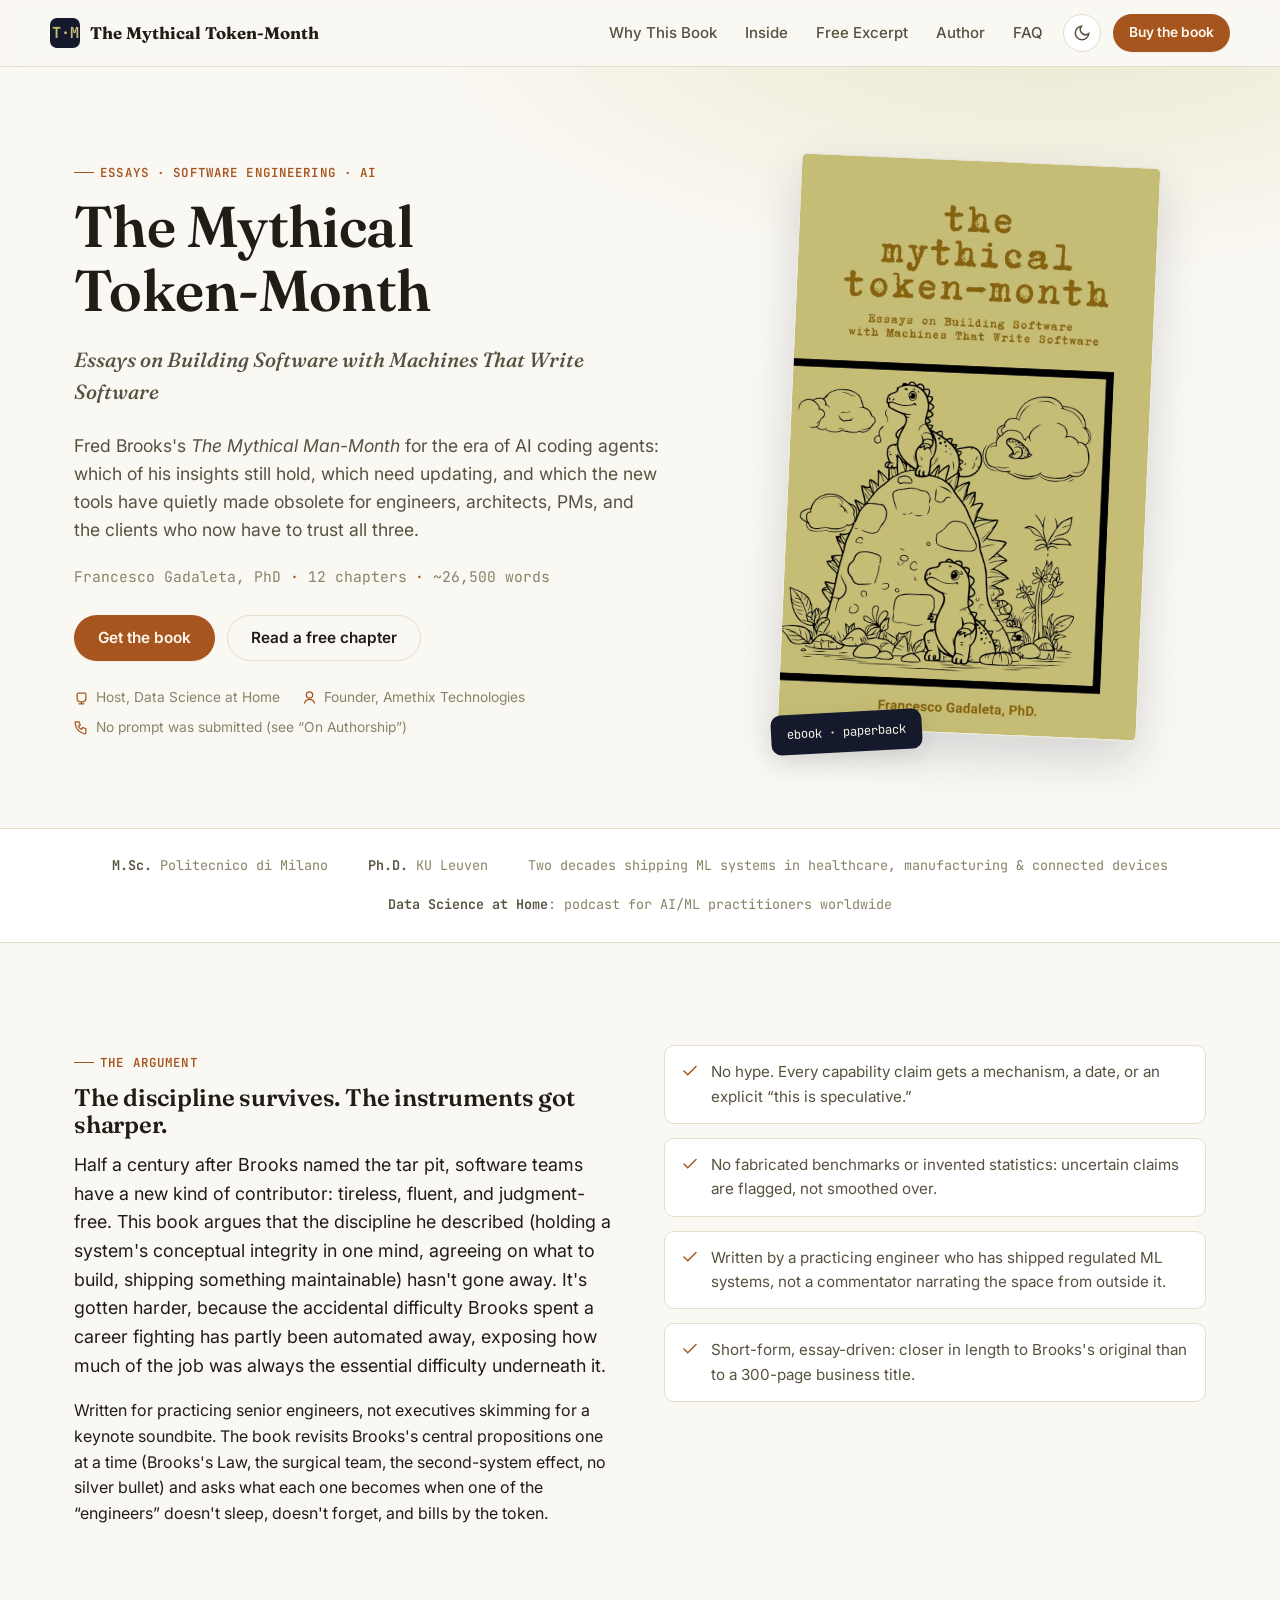
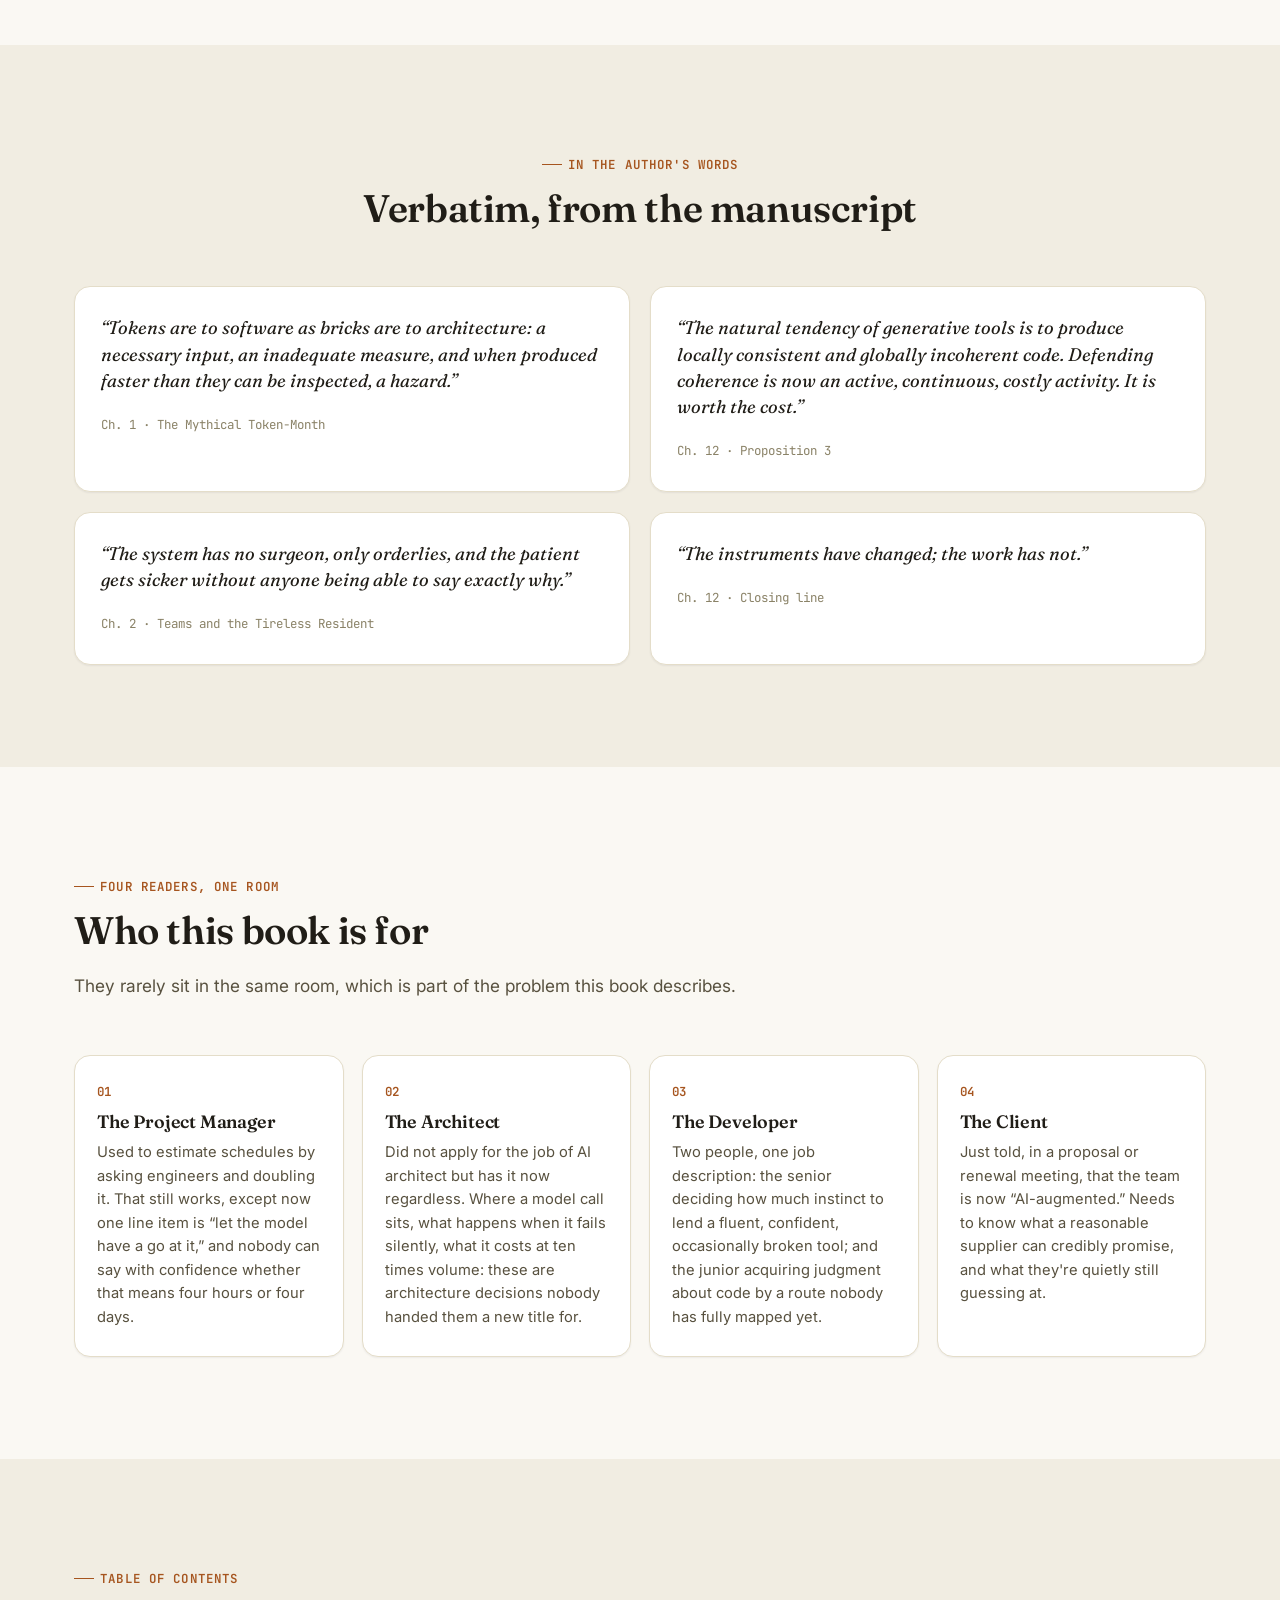
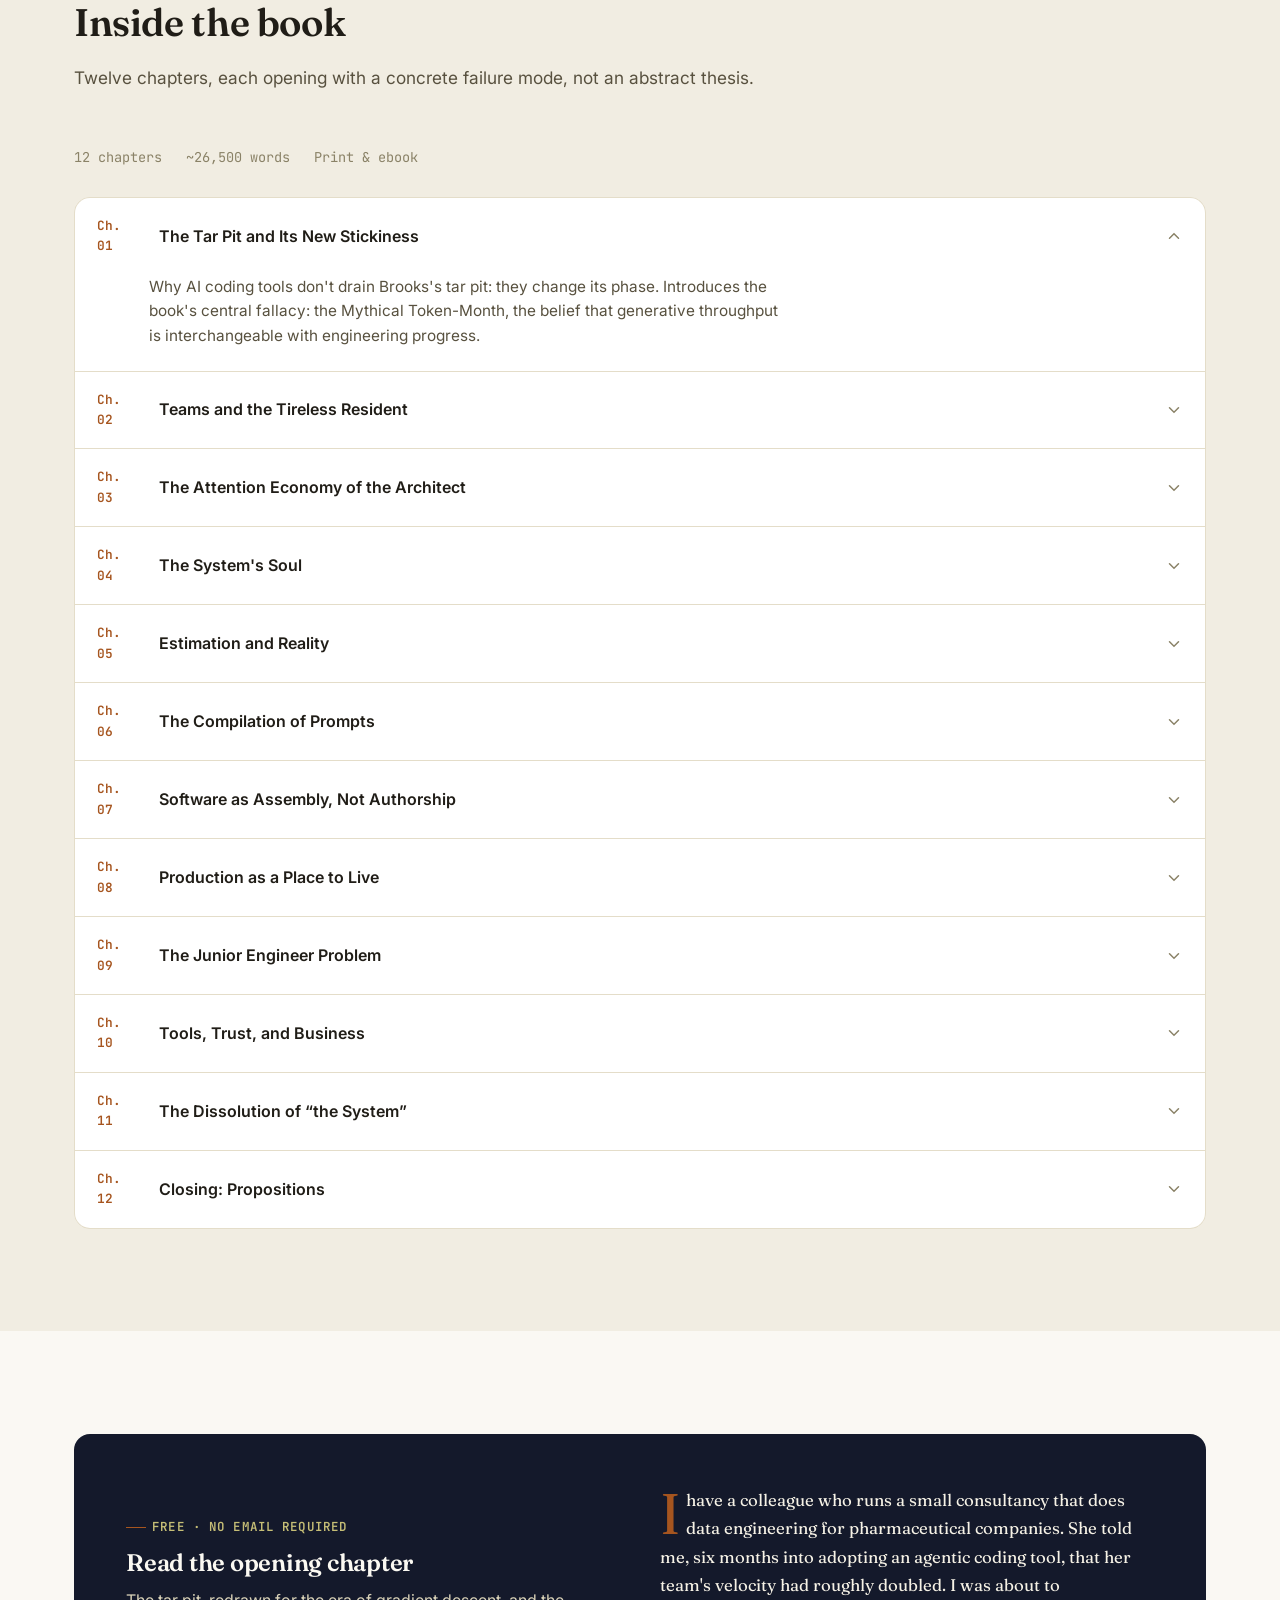
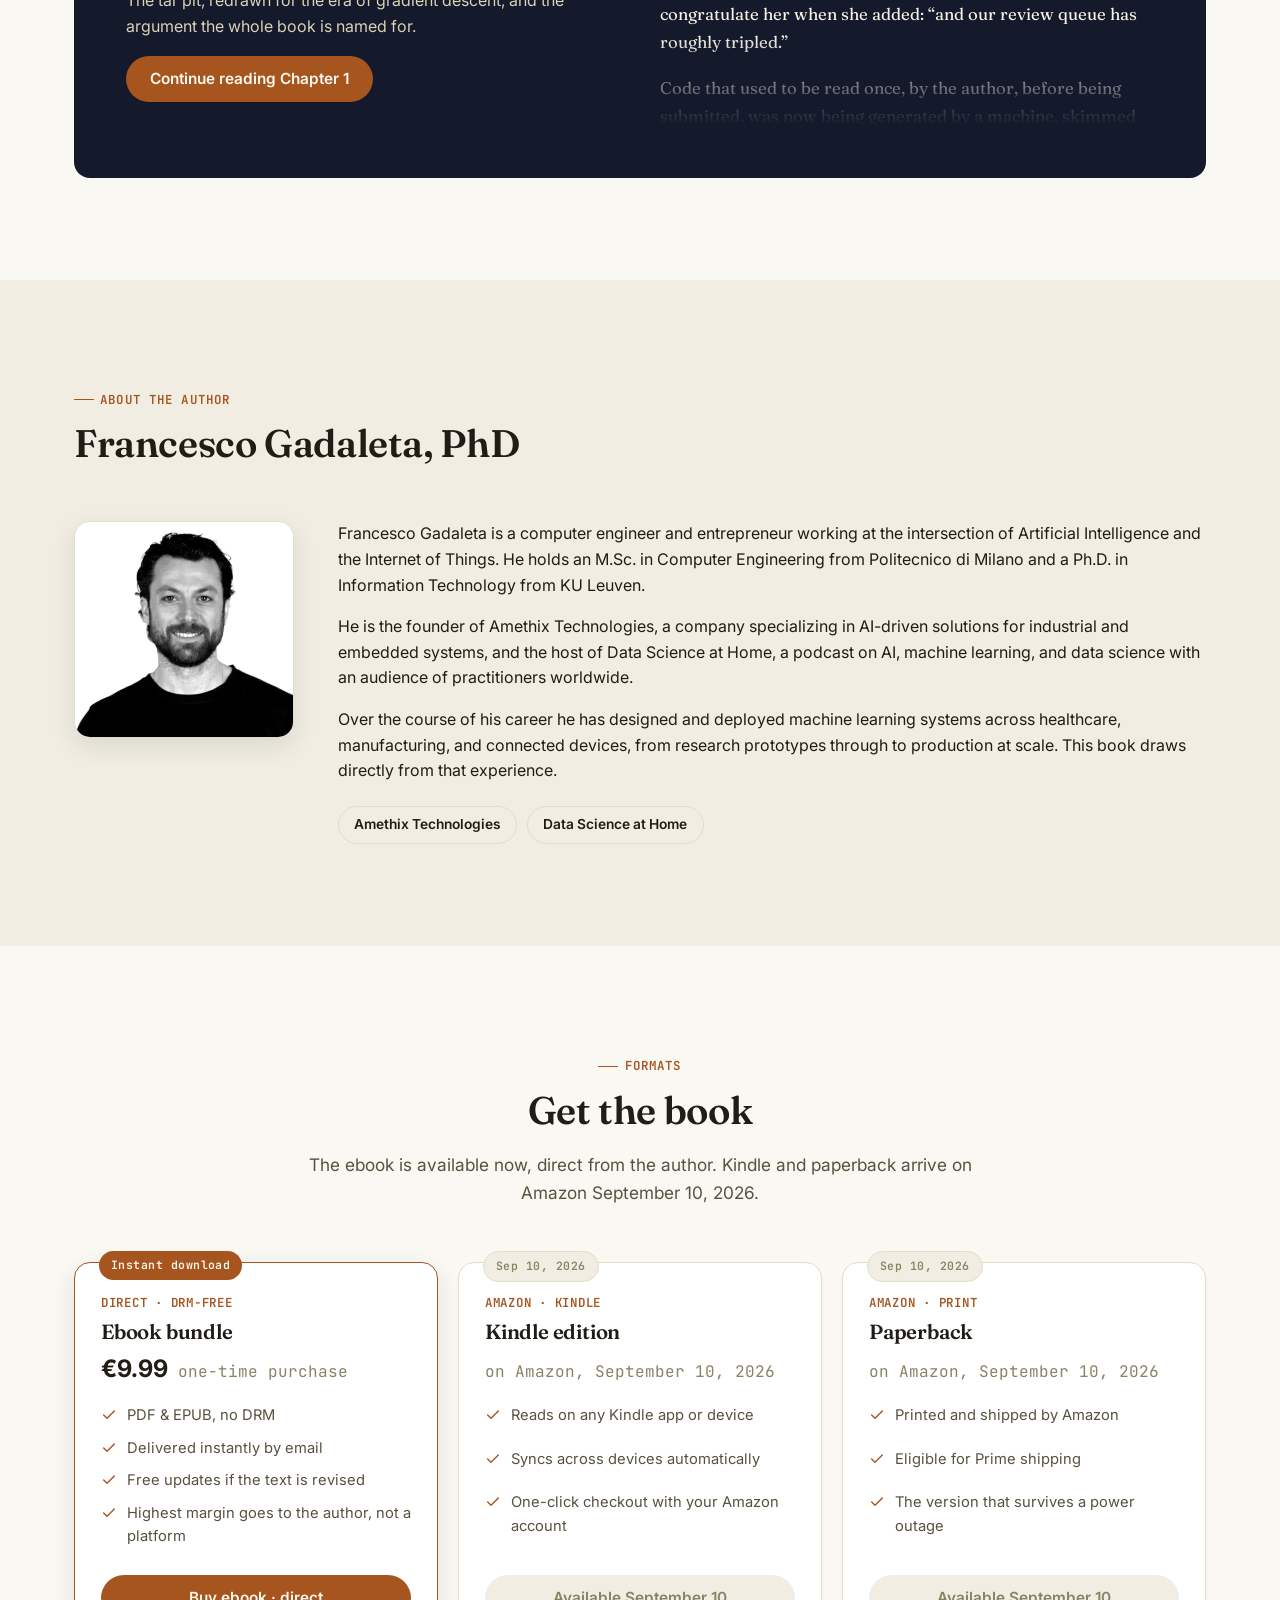
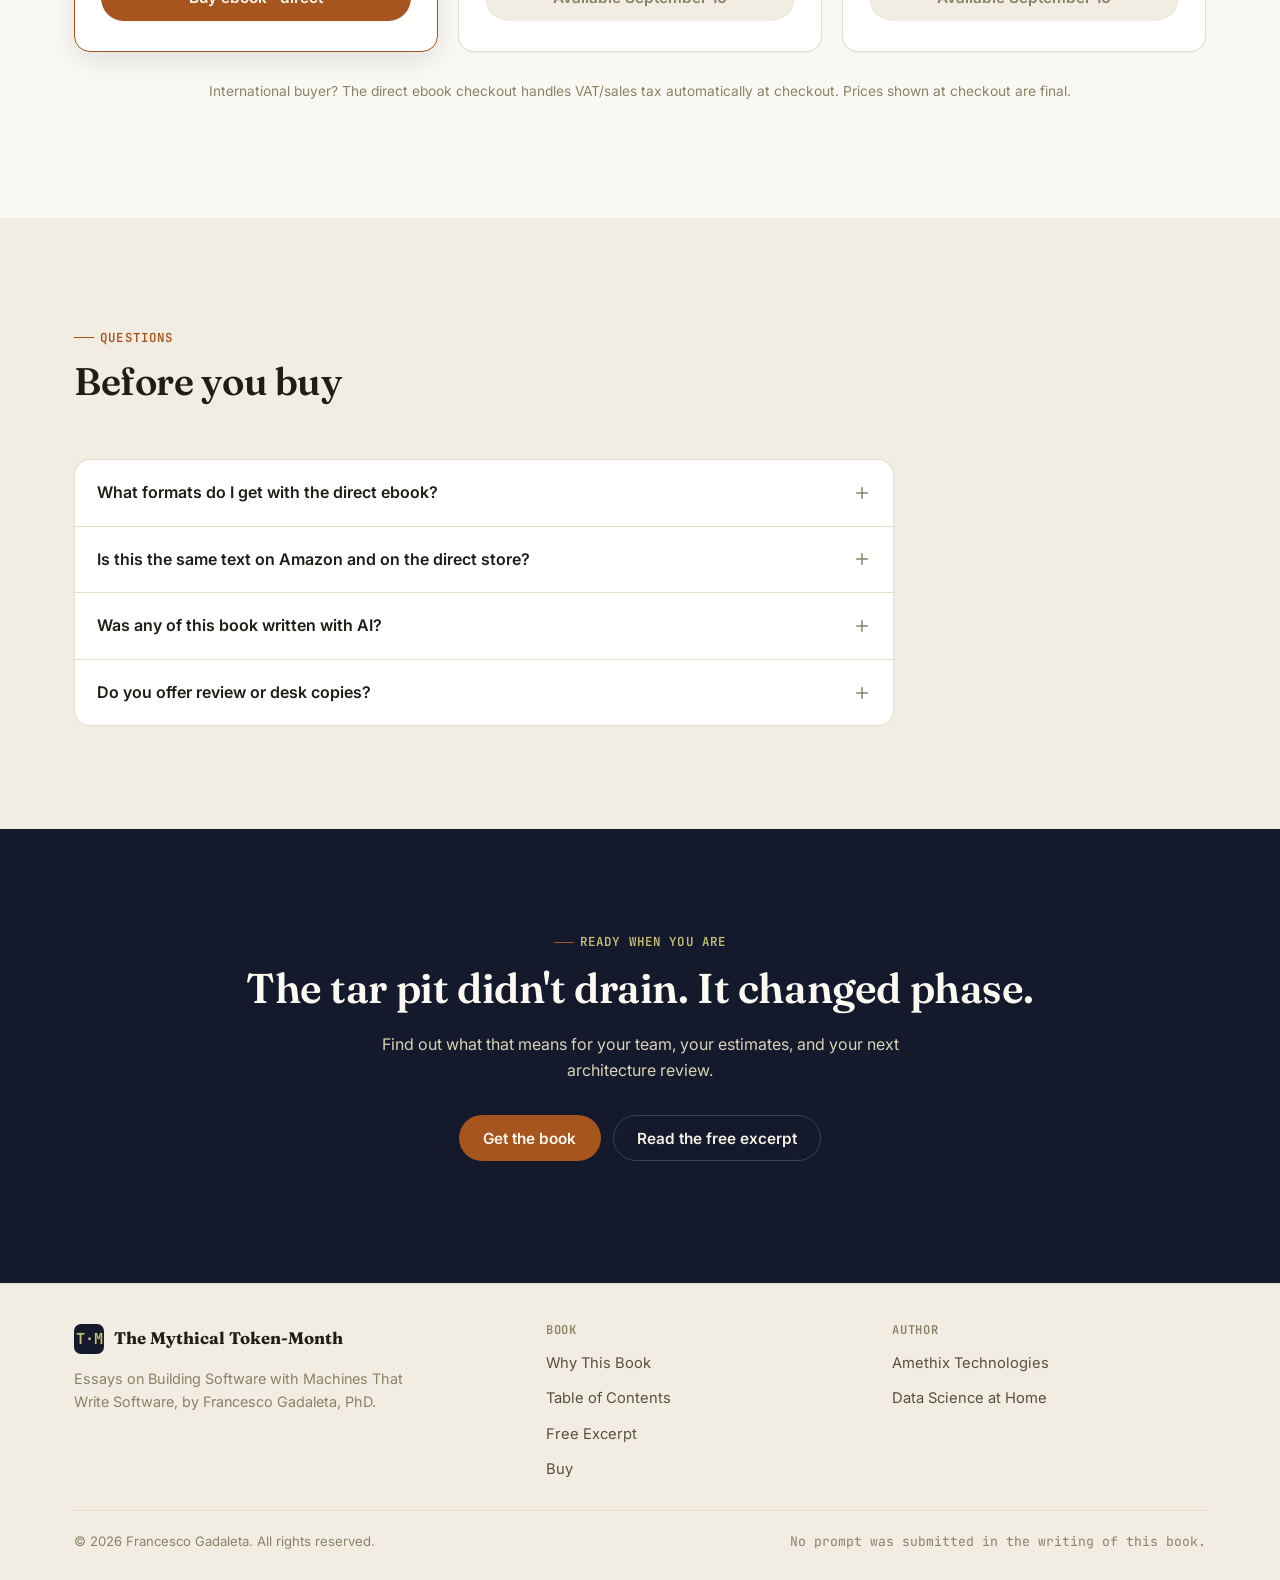
==== commit 8ff83028: "Wire up Lemon Squeezy checkout; Amazon formats show Sep 10 release date" ====
--- a/index.html
+++ b/index.html
@@ -10,12 +10,12 @@
 <meta property="og:type" content="book">
 <meta property="og:title" content="The Mythical Token-Month: Essays on Building Software with Machines That Write Software">
 <meta property="og:description" content="Fred Brooks's The Mythical Man-Month, revisited for the era of AI coding agents. Which of his insights still hold, which need updating, and which the new tools have quietly made obsolete.">
-<meta property="og:image" content="assets/og-image.jpg">
-<meta property="og:url" content="/">
+<meta property="og:image" content="https://mythicaltokenmonth.com/assets/og-image.jpg">
+<meta property="og:url" content="https://mythicaltokenmonth.com/">
 <meta name="twitter:card" content="summary_large_image">
 <meta name="twitter:title" content="The Mythical Token-Month">
 <meta name="twitter:description" content="Fred Brooks's The Mythical Man-Month, revisited for the era of AI coding agents.">
-<meta name="twitter:image" content="assets/og-image.jpg">
+<meta name="twitter:image" content="https://mythicaltokenmonth.com/assets/og-image.jpg">
 
 <!-- Book structured data for search -->
 <script type="application/ld+json">
@@ -321,7 +321,7 @@
       <div class="section-head center">
         <span class="kicker" style="justify-content:center;">Formats</span>
         <h2>Get the book</h2>
-        <p class="lede">Direct from the author or from Amazon: same book, your choice of format.</p>
+        <p class="lede">The ebook is available now, direct from the author. Kindle and paperback arrive on Amazon September 10, 2026.</p>
       </div>
 
       <div class="buy-grid">
@@ -330,46 +330,44 @@
           <span class="ribbon">Instant download</span>
           <span class="format">Direct &middot; DRM-free</span>
           <h3>Ebook bundle</h3>
-          <div class="price"><strong><!-- AUTHOR TO SET PRICE --></strong> <span></span></div>
+          <div class="price"><strong>&euro;9.99</strong> <span>one-time purchase</span></div>
           <ul>
             <li><svg viewBox="0 0 24 24" fill="none" stroke="currentColor" stroke-width="2" stroke-linecap="round"><path d="M20 6 9 17l-5-5"/></svg>PDF &amp; EPUB, no DRM</li>
             <li><svg viewBox="0 0 24 24" fill="none" stroke="currentColor" stroke-width="2" stroke-linecap="round"><path d="M20 6 9 17l-5-5"/></svg>Delivered instantly by email</li>
             <li><svg viewBox="0 0 24 24" fill="none" stroke="currentColor" stroke-width="2" stroke-linecap="round"><path d="M20 6 9 17l-5-5"/></svg>Free updates if the text is revised</li>
             <li><svg viewBox="0 0 24 24" fill="none" stroke="currentColor" stroke-width="2" stroke-linecap="round"><path d="M20 6 9 17l-5-5"/></svg>Highest margin goes to the author, not a platform</li>
           </ul>
-          <!--
-            CONFIGURE: replace this with your Lemon Squeezy (or Gumroad/Payhip)
-            checkout link or overlay button. See README.md > "Wiring up payments".
-          -->
-          <a href="#" class="btn btn-primary btn-block" data-buy="direct-ebook">Buy ebook &middot; direct</a>
+          <a href="https://mythicaltokenmonth.lemonsqueezy.com/checkout/buy/eb361a15-be30-4208-b7f4-3862512292ae?embed=1" class="btn btn-primary btn-block lemonsqueezy-button" data-buy="direct-ebook">Buy ebook &middot; direct</a>
         </div>
 
         <!-- Amazon Kindle -->
         <div class="buy-card">
+          <span class="ribbon ribbon-muted">Sep 10, 2026</span>
           <span class="format">Amazon &middot; Kindle</span>
           <h3>Kindle edition</h3>
-          <div class="price"><strong></strong> <span>see Amazon listing</span></div>
+          <div class="price"><strong></strong> <span>on Amazon, September 10, 2026</span></div>
           <ul>
             <li><svg viewBox="0 0 24 24" fill="none" stroke="currentColor" stroke-width="2" stroke-linecap="round"><path d="M20 6 9 17l-5-5"/></svg>Reads on any Kindle app or device</li>
             <li><svg viewBox="0 0 24 24" fill="none" stroke="currentColor" stroke-width="2" stroke-linecap="round"><path d="M20 6 9 17l-5-5"/></svg>Syncs across devices automatically</li>
             <li><svg viewBox="0 0 24 24" fill="none" stroke="currentColor" stroke-width="2" stroke-linecap="round"><path d="M20 6 9 17l-5-5"/></svg>One-click checkout with your Amazon account</li>
           </ul>
-          <!-- CONFIGURE: replace # with the live Amazon ASIN link once published. -->
-          <a href="#" class="btn btn-amazon btn-block" data-buy="amazon-kindle">Buy on Amazon</a>
+          <!-- CONFIGURE: replace with the live Amazon ASIN link on/after Sep 10, 2026, and remove aria-disabled + the ribbon above. -->
+          <span class="btn btn-amazon btn-block" aria-disabled="true">Available September 10</span>
         </div>
 
         <!-- Amazon Paperback -->
         <div class="buy-card">
+          <span class="ribbon ribbon-muted">Sep 10, 2026</span>
           <span class="format">Amazon &middot; Print</span>
           <h3>Paperback</h3>
-          <div class="price"><strong></strong> <span>see Amazon listing</span></div>
+          <div class="price"><strong></strong> <span>on Amazon, September 10, 2026</span></div>
           <ul>
             <li><svg viewBox="0 0 24 24" fill="none" stroke="currentColor" stroke-width="2" stroke-linecap="round"><path d="M20 6 9 17l-5-5"/></svg>Printed and shipped by Amazon</li>
             <li><svg viewBox="0 0 24 24" fill="none" stroke="currentColor" stroke-width="2" stroke-linecap="round"><path d="M20 6 9 17l-5-5"/></svg>Eligible for Prime shipping</li>
             <li><svg viewBox="0 0 24 24" fill="none" stroke="currentColor" stroke-width="2" stroke-linecap="round"><path d="M20 6 9 17l-5-5"/></svg>The version that survives a power outage</li>
           </ul>
-          <!-- CONFIGURE: replace # with the live Amazon ASIN link once published. -->
-          <a href="#" class="btn btn-amazon btn-block" data-buy="amazon-paperback">Buy on Amazon</a>
+          <!-- CONFIGURE: replace with the live Amazon ASIN link on/after Sep 10, 2026, and remove aria-disabled + the ribbon above. -->
+          <span class="btn btn-amazon btn-block" aria-disabled="true">Available September 10</span>
         </div>
       </div>
 
@@ -453,5 +451,6 @@
 </footer>
 
 <script src="js/main.js"></script>
+<script src="https://assets.lemonsqueezy.com/lemon.js" defer></script>
 </body>
 </html>
--- a/css/style.css
+++ b/css/style.css
@@ -178,6 +178,14 @@
 }
 .btn-amazon:hover { background: #37475a; }
 
+.btn[aria-disabled="true"] {
+  background: var(--paper-sunk);
+  color: var(--text-faint);
+  cursor: default;
+  box-shadow: none;
+}
+.btn[aria-disabled="true"]:hover { background: var(--paper-sunk); }
+
 /* --------------------------------- nav ----------------------------------- */
 .site-header {
   position: sticky;
@@ -584,6 +592,11 @@
   letter-spacing: .04em;
   padding: 5px 12px;
   border-radius: 999px;
+}
+.buy-card .ribbon.ribbon-muted {
+  background: var(--paper-sunk);
+  color: var(--text-faint);
+  border: 1px solid var(--line);
 }
 .buy-card .format {
   font-family: var(--font-mono);
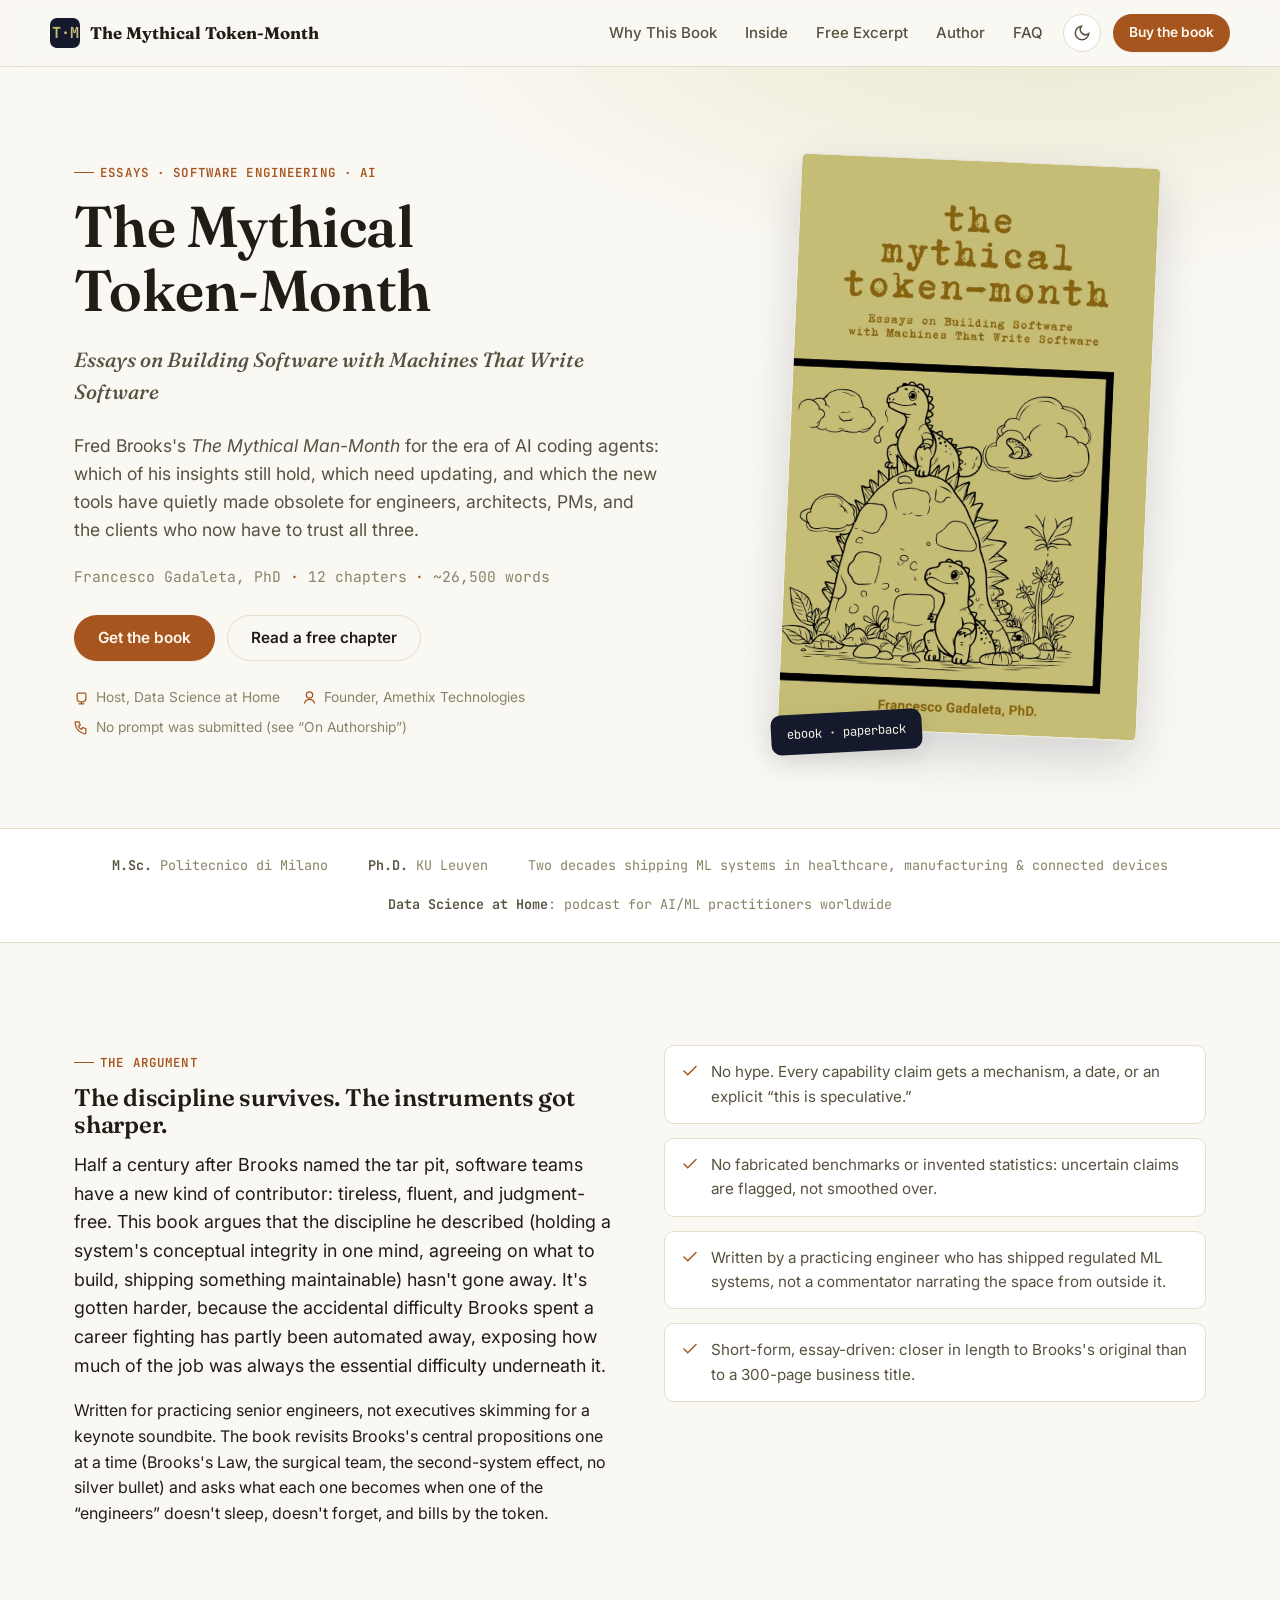
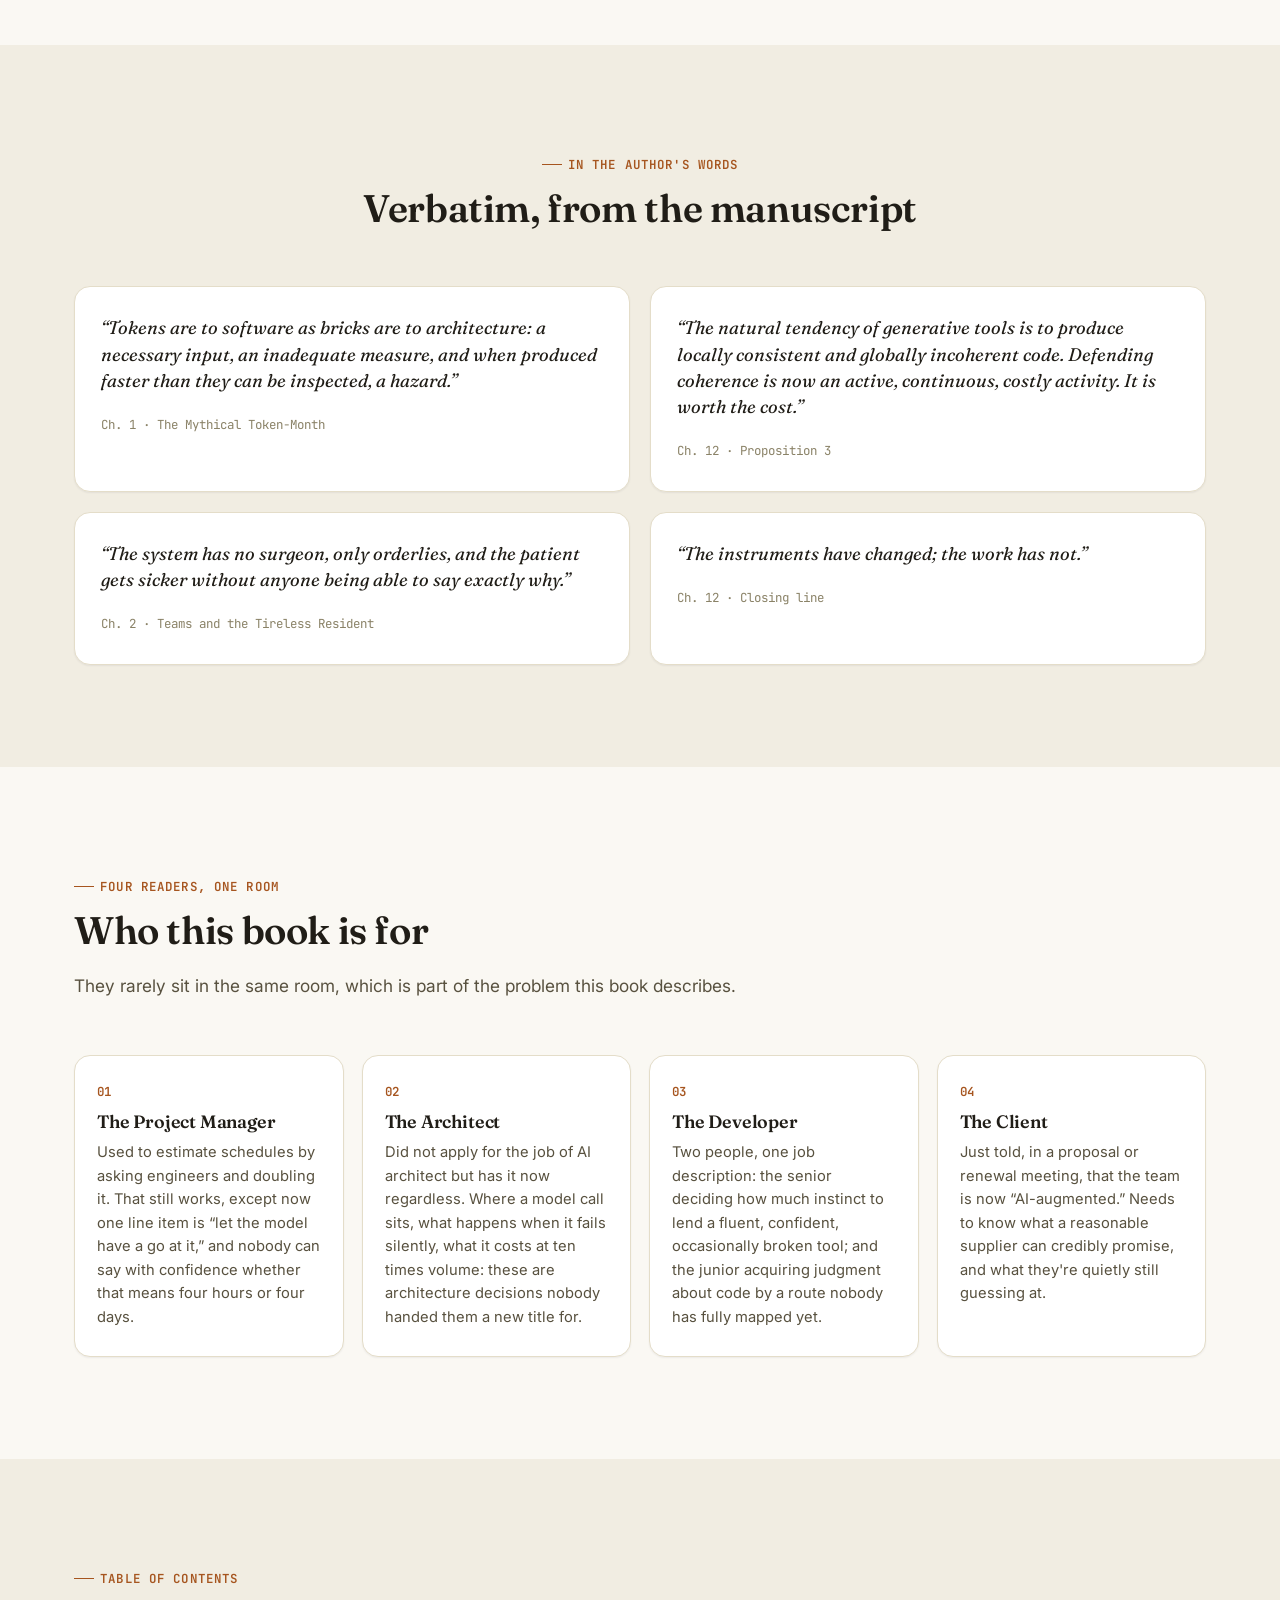
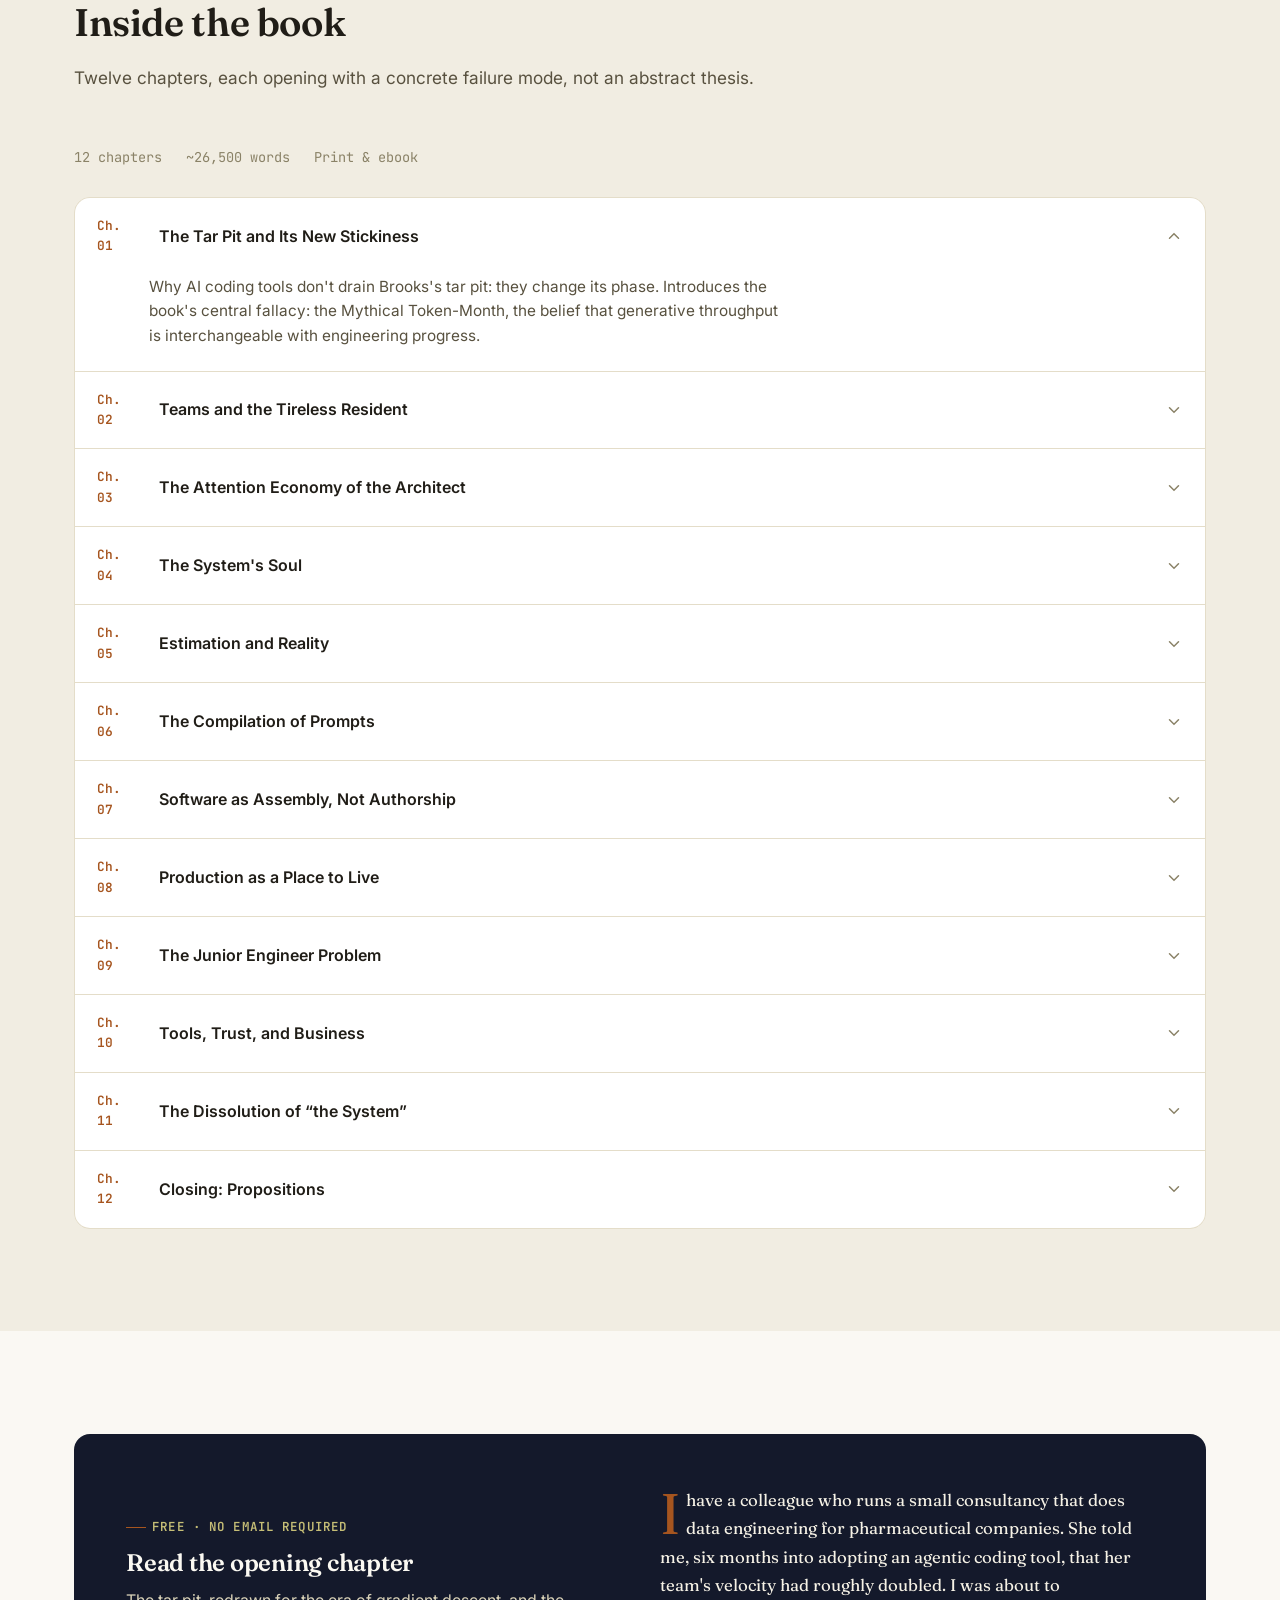
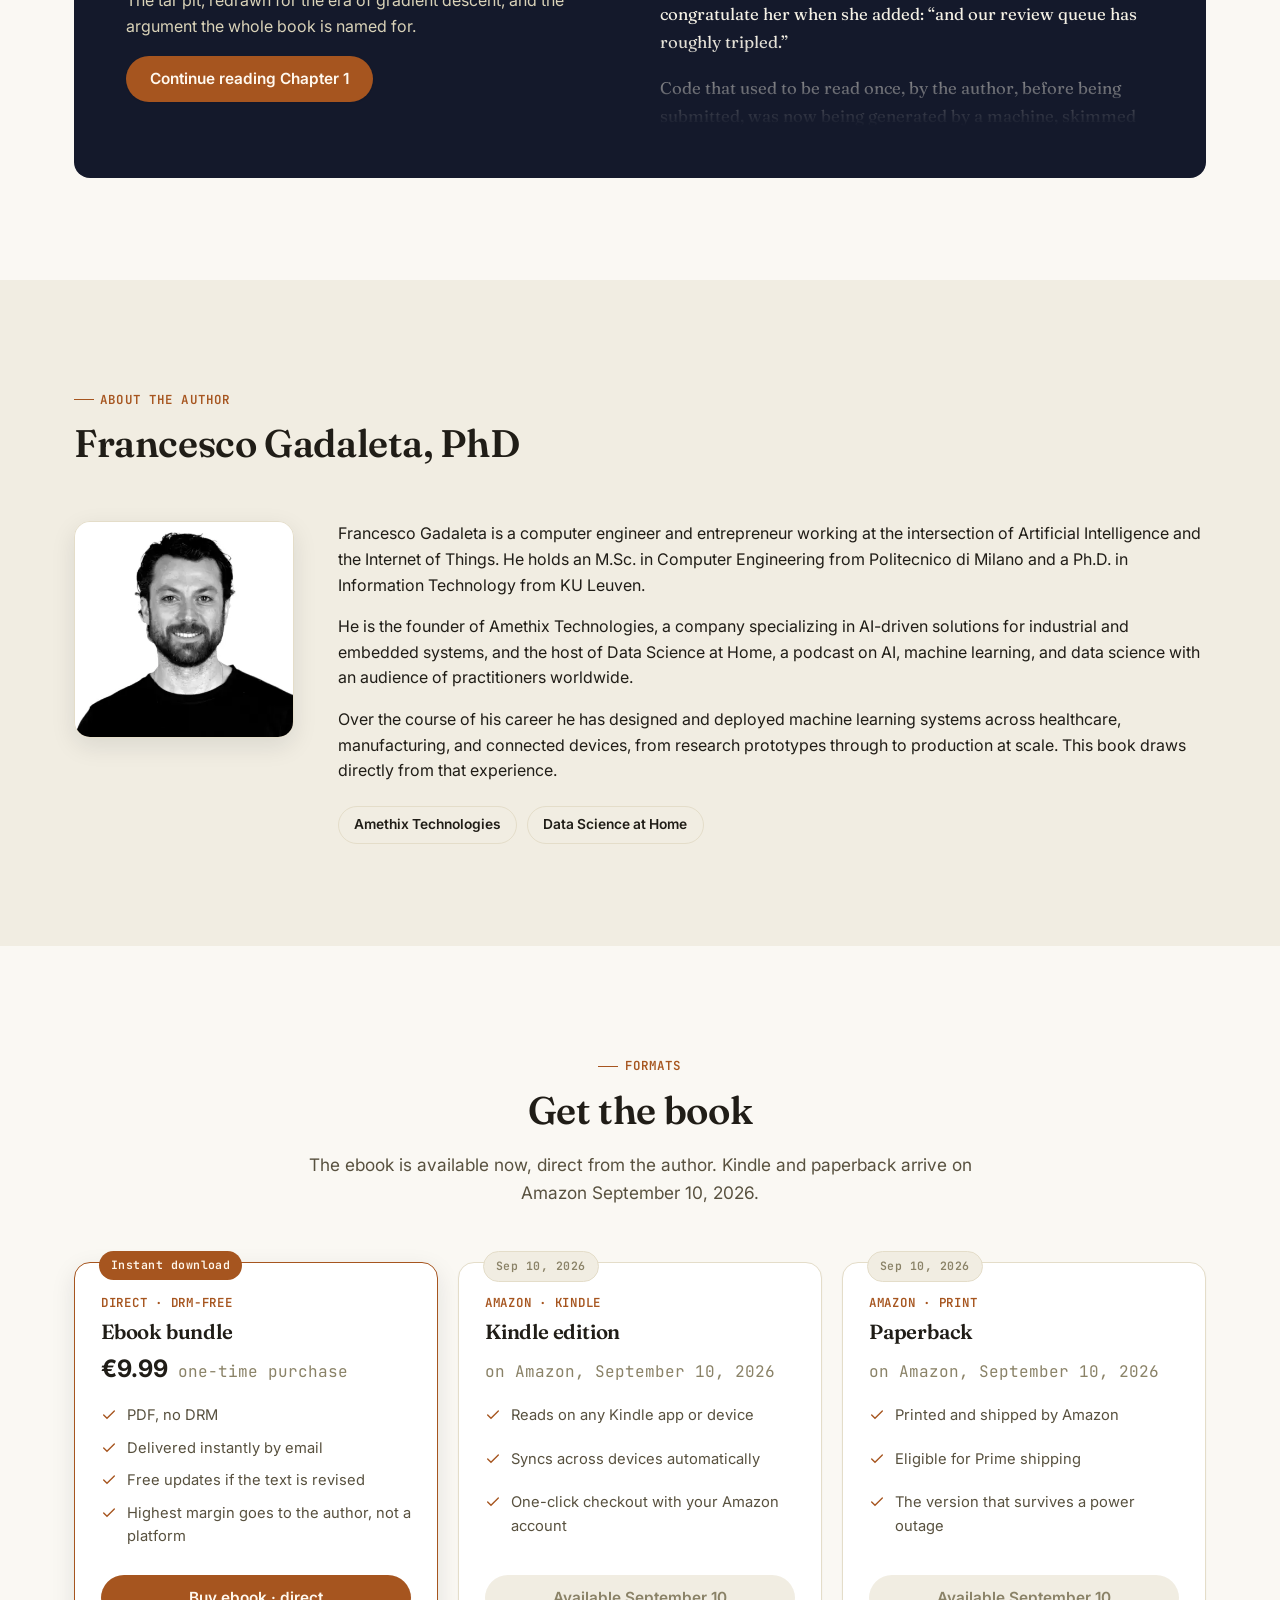
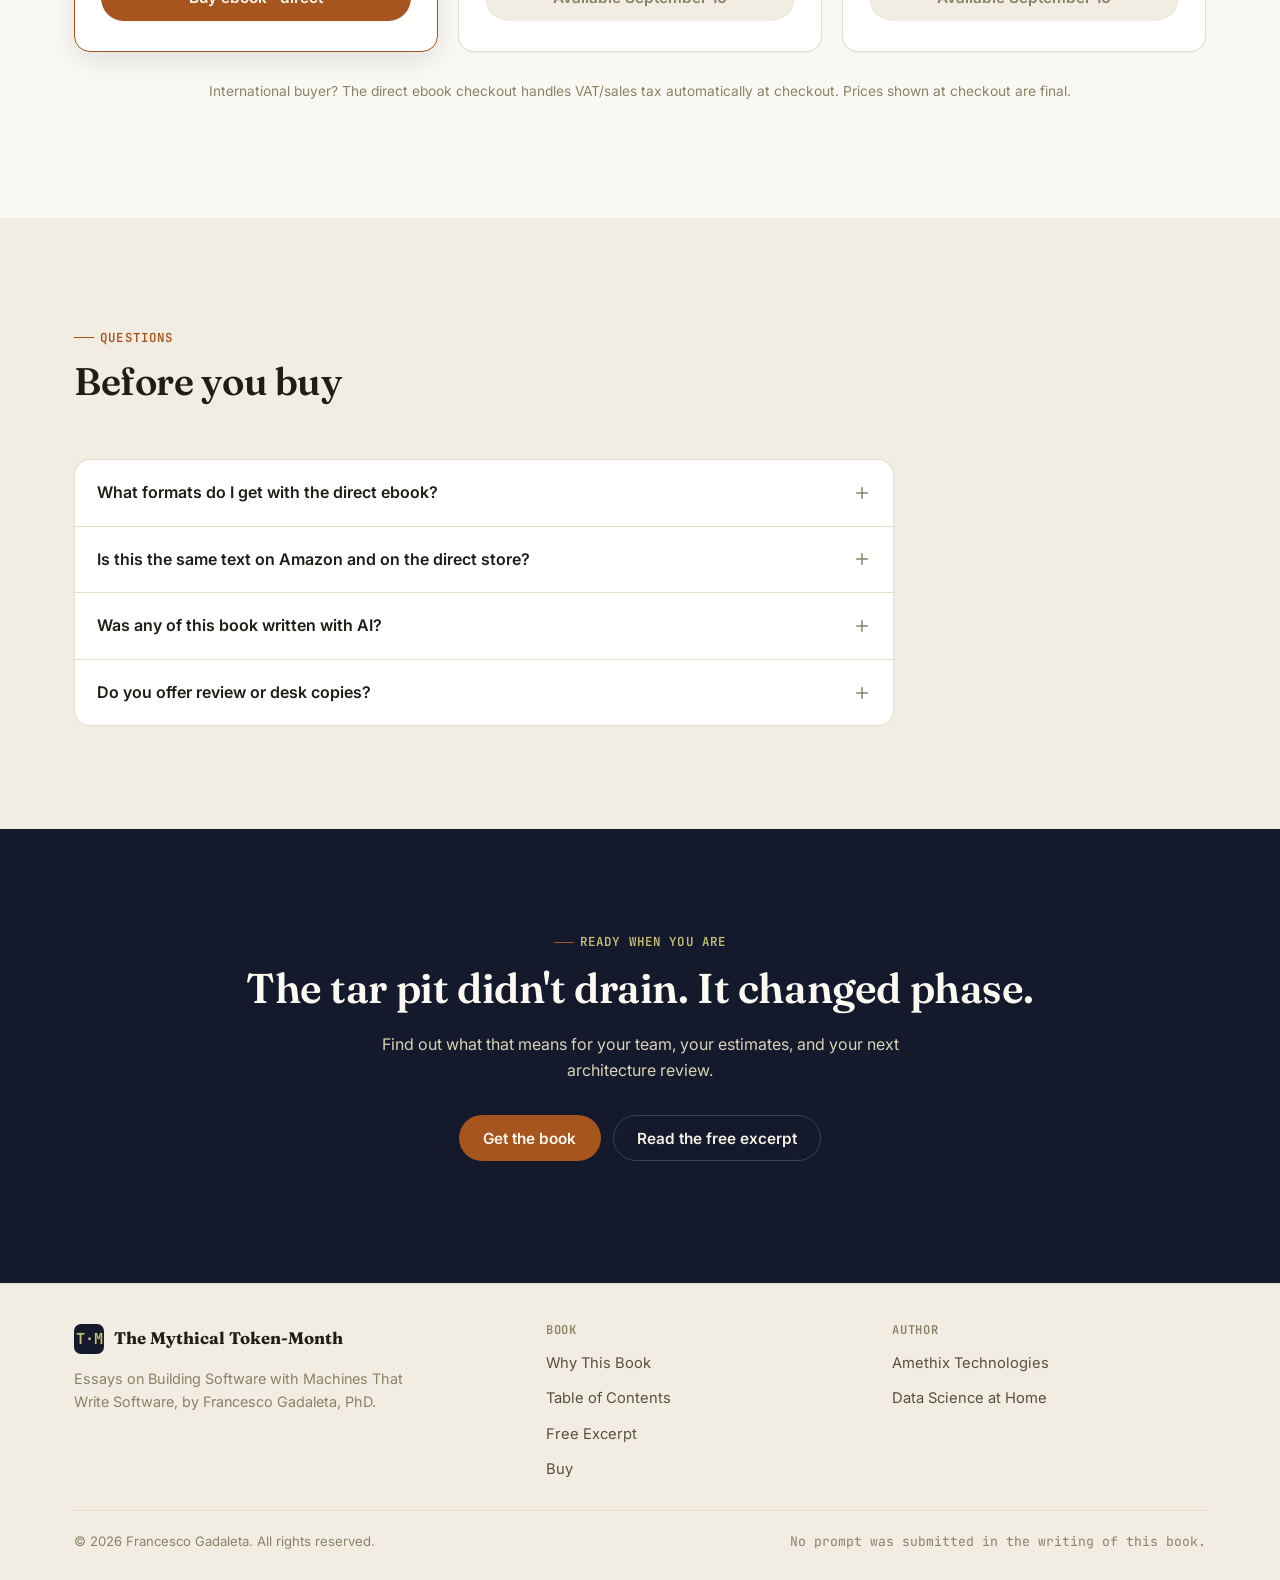
==== commit 3d49c3ba: "Correct ebook format: PDF only, no EPUB" ====
--- a/index.html
+++ b/index.html
@@ -332,12 +332,12 @@
           <h3>Ebook bundle</h3>
           <div class="price"><strong>&euro;9.99</strong> <span>one-time purchase</span></div>
           <ul>
-            <li><svg viewBox="0 0 24 24" fill="none" stroke="currentColor" stroke-width="2" stroke-linecap="round"><path d="M20 6 9 17l-5-5"/></svg>PDF &amp; EPUB, no DRM</li>
+            <li><svg viewBox="0 0 24 24" fill="none" stroke="currentColor" stroke-width="2" stroke-linecap="round"><path d="M20 6 9 17l-5-5"/></svg>PDF, no DRM</li>
             <li><svg viewBox="0 0 24 24" fill="none" stroke="currentColor" stroke-width="2" stroke-linecap="round"><path d="M20 6 9 17l-5-5"/></svg>Delivered instantly by email</li>
             <li><svg viewBox="0 0 24 24" fill="none" stroke="currentColor" stroke-width="2" stroke-linecap="round"><path d="M20 6 9 17l-5-5"/></svg>Free updates if the text is revised</li>
             <li><svg viewBox="0 0 24 24" fill="none" stroke="currentColor" stroke-width="2" stroke-linecap="round"><path d="M20 6 9 17l-5-5"/></svg>Highest margin goes to the author, not a platform</li>
           </ul>
-          <a href="https://mythicaltokenmonth.lemonsqueezy.com/checkout/buy/eb361a15-be30-4208-b7f4-3862512292ae?embed=1" class="btn btn-primary btn-block lemonsqueezy-button" data-buy="direct-ebook">Buy ebook &middot; direct</a>
+          <a href="https://mythicaltokenmonth.lemonsqueezy.com/checkout/buy/a75aca61-41b0-43e2-a6b2-b0e1a1bf45da?embed=1" class="btn btn-primary btn-block lemonsqueezy-button" data-buy="direct-ebook">Buy ebook &middot; direct</a>
         </div>
 
         <!-- Amazon Kindle -->
@@ -385,11 +385,11 @@
       <div class="faq-list">
         <details class="faq-item">
           <summary>What formats do I get with the direct ebook?<svg class="chev" viewBox="0 0 24 24" fill="none" stroke="currentColor" stroke-width="2" stroke-linecap="round"><path d="M5 12h14M12 5v14"/></svg></summary>
-          <div class="a"><p>Both PDF and EPUB, DRM-free, delivered to your email immediately after checkout. Read it on a laptop, a tablet, or any e-reader that accepts EPUB. Kindle uses its own format, which is why a separate Kindle edition exists on Amazon.</p></div>
+          <div class="a"><p>PDF, DRM-free, delivered to your email immediately after checkout. Read it on a laptop, a tablet, or a phone. Prefer a dedicated e-reader or Kindle? That edition arrives on Amazon September 10, 2026.</p></div>
         </details>
         <details class="faq-item">
           <summary>Is this the same text on Amazon and on the direct store?<svg class="chev" viewBox="0 0 24 24" fill="none" stroke="currentColor" stroke-width="2" stroke-linecap="round"><path d="M5 12h14M12 5v14"/></svg></summary>
-          <div class="a"><p>Yes. Same manuscript, same edition. The only difference is delivery mechanism and, for the direct purchase, format flexibility (PDF + EPUB instead of a single Kindle-locked format).</p></div>
+          <div class="a"><p>Yes. Same manuscript, same edition. The only difference is delivery mechanism: an instant PDF download direct from the author, versus Kindle's own format on Amazon.</p></div>
         </details>
         <details class="faq-item">
           <summary>Was any of this book written with AI?<svg class="chev" viewBox="0 0 24 24" fill="none" stroke="currentColor" stroke-width="2" stroke-linecap="round"><path d="M5 12h14M12 5v14"/></svg></summary>
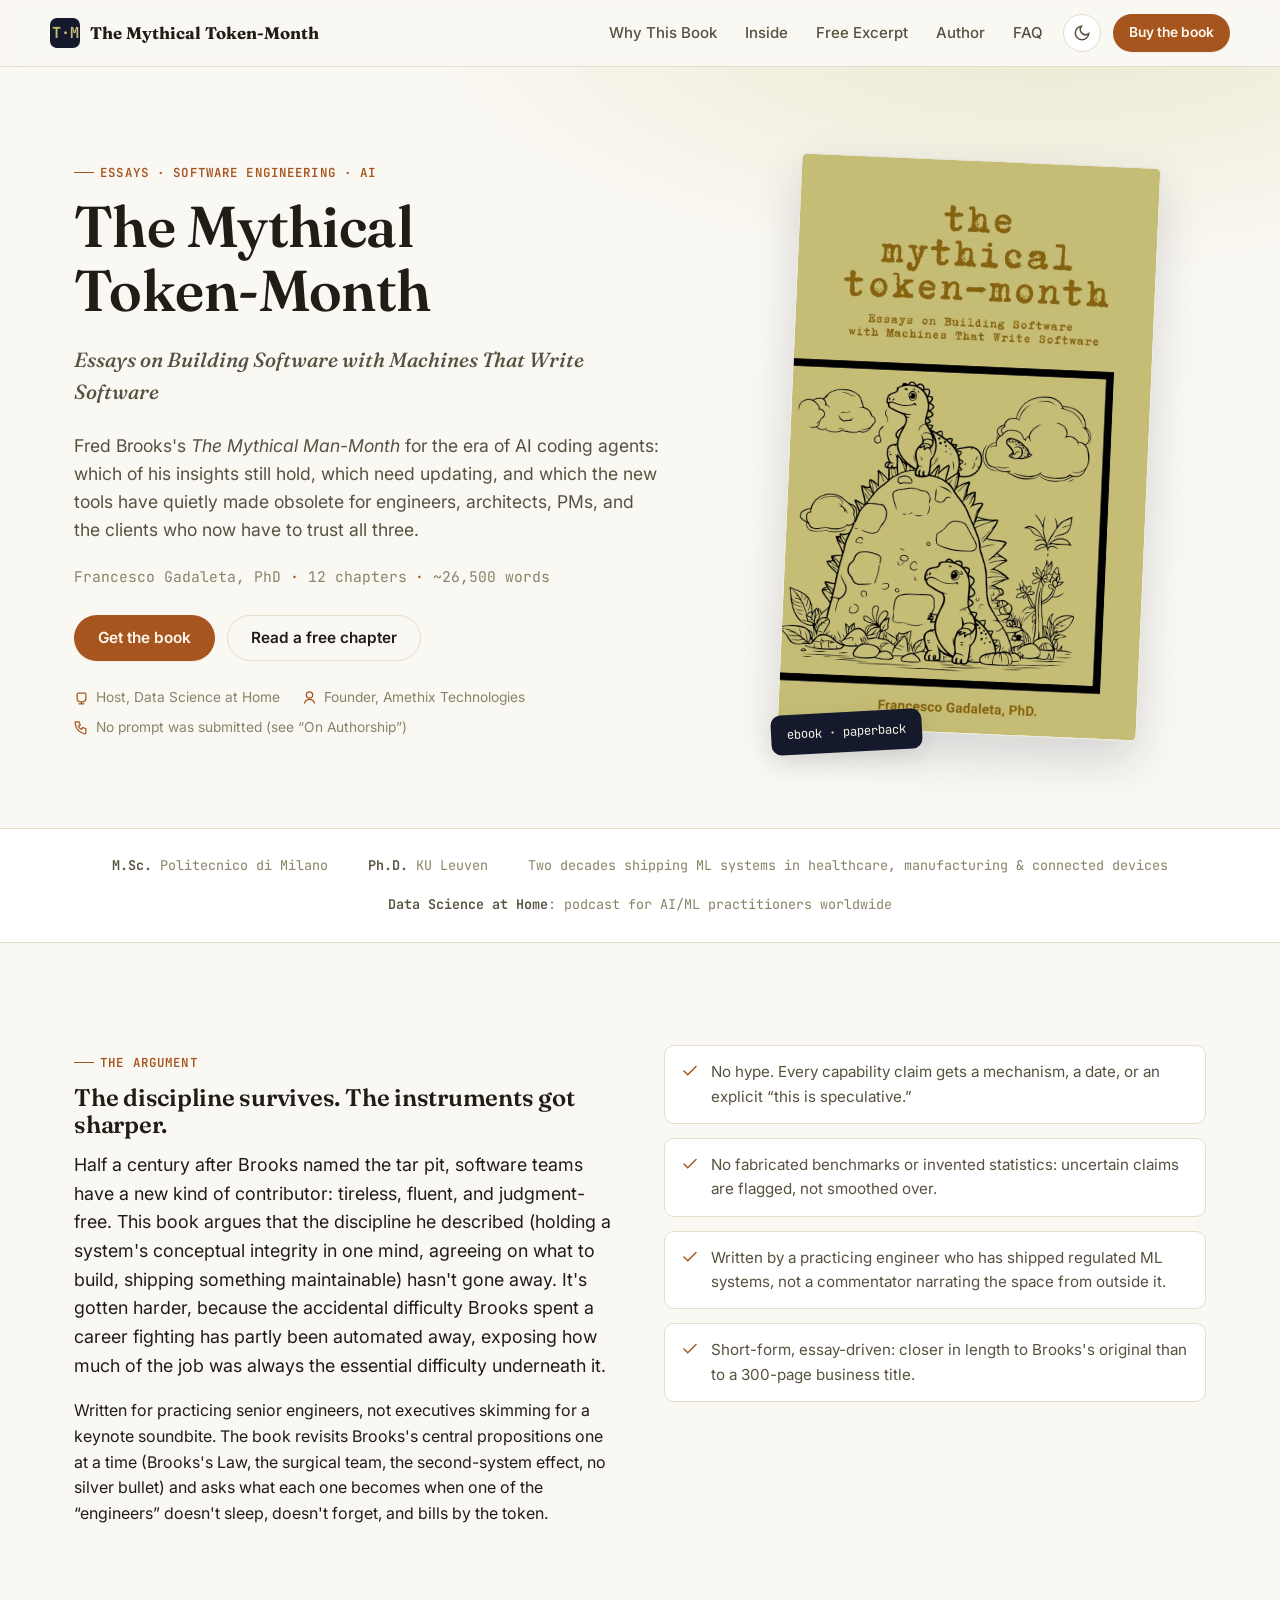
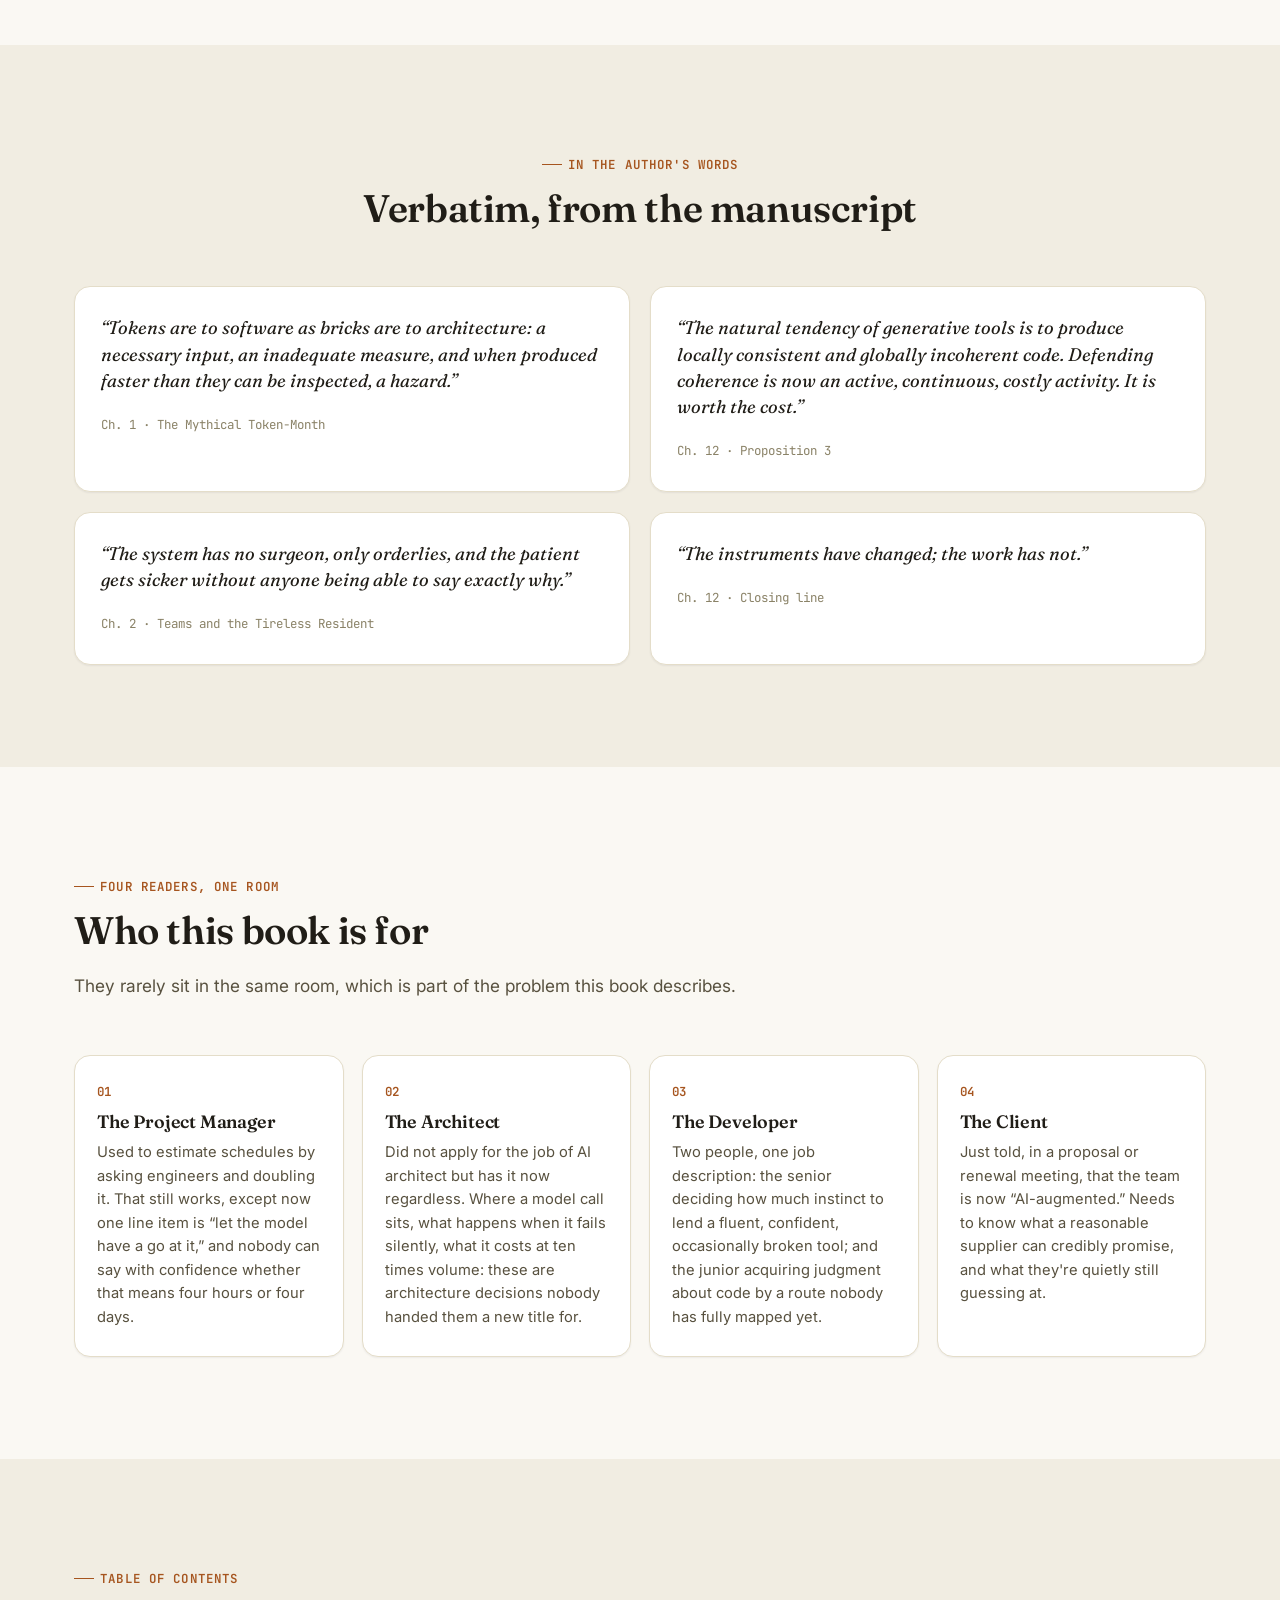
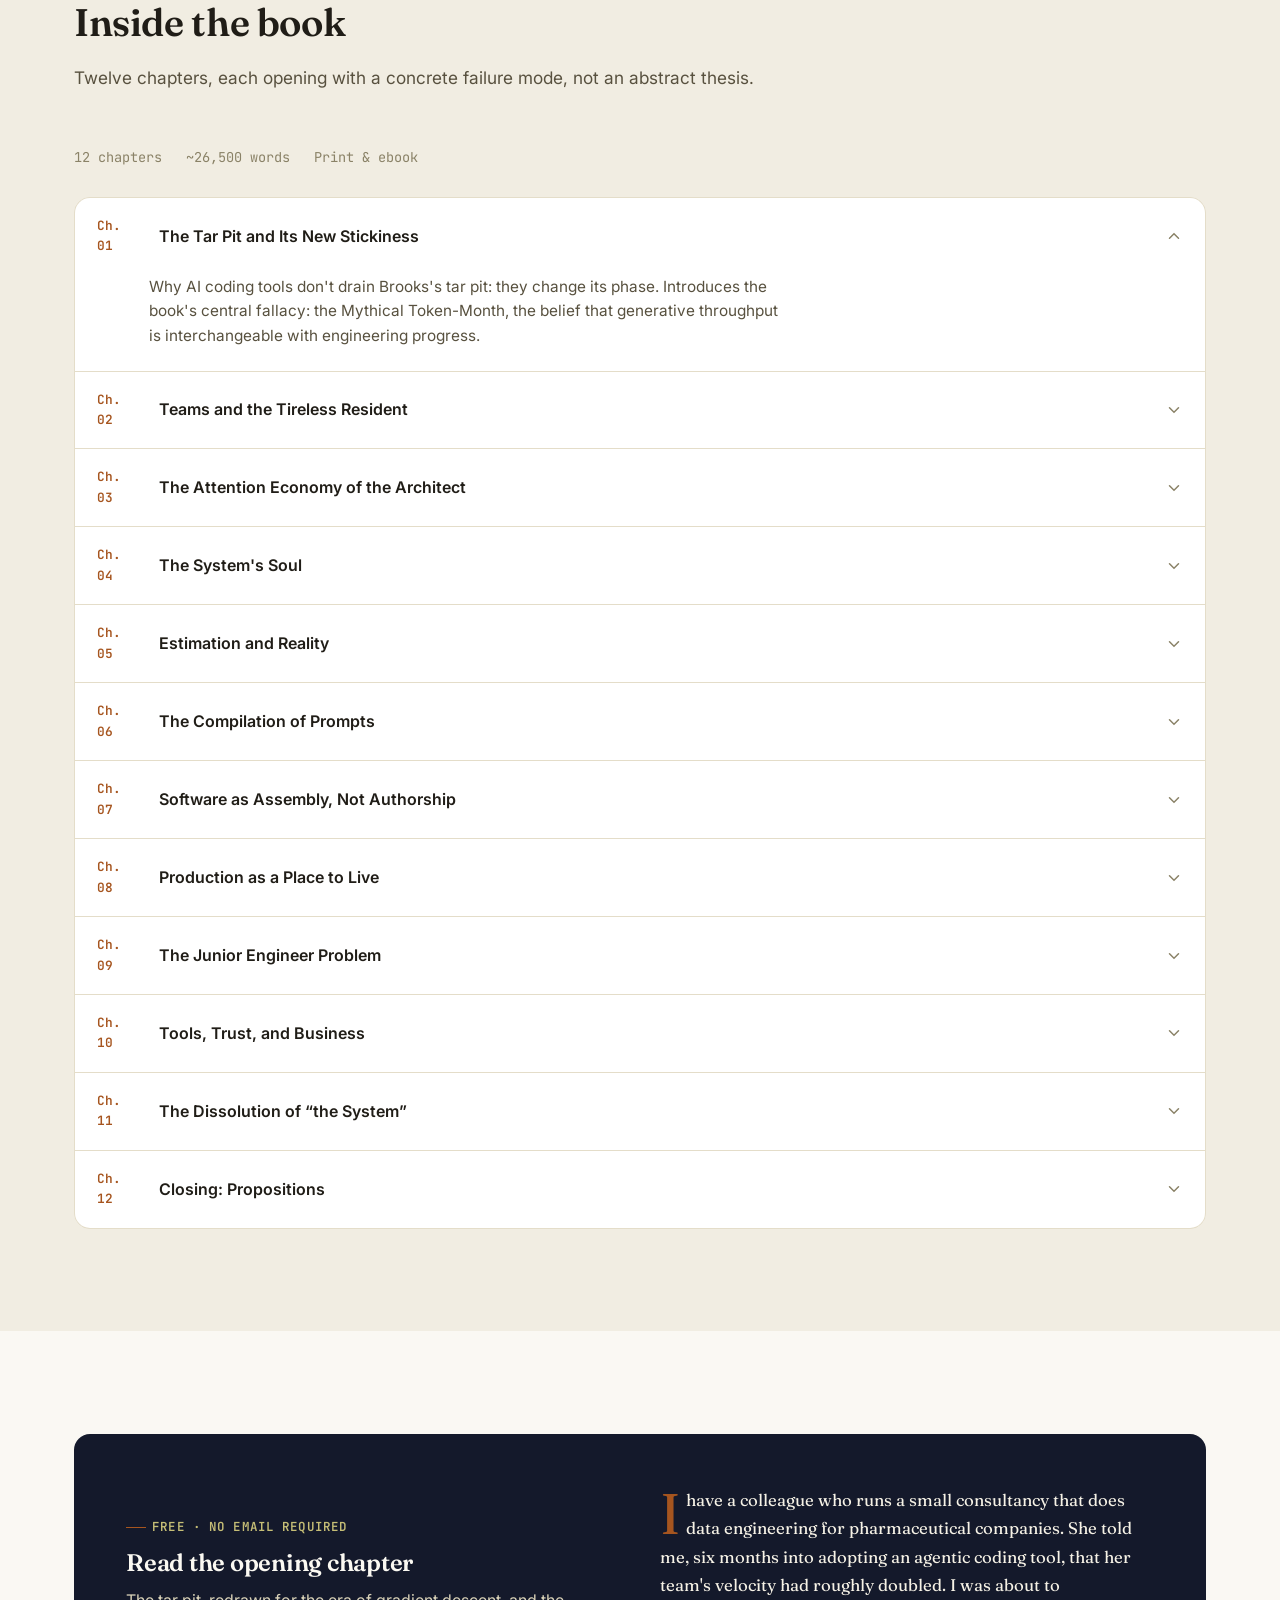
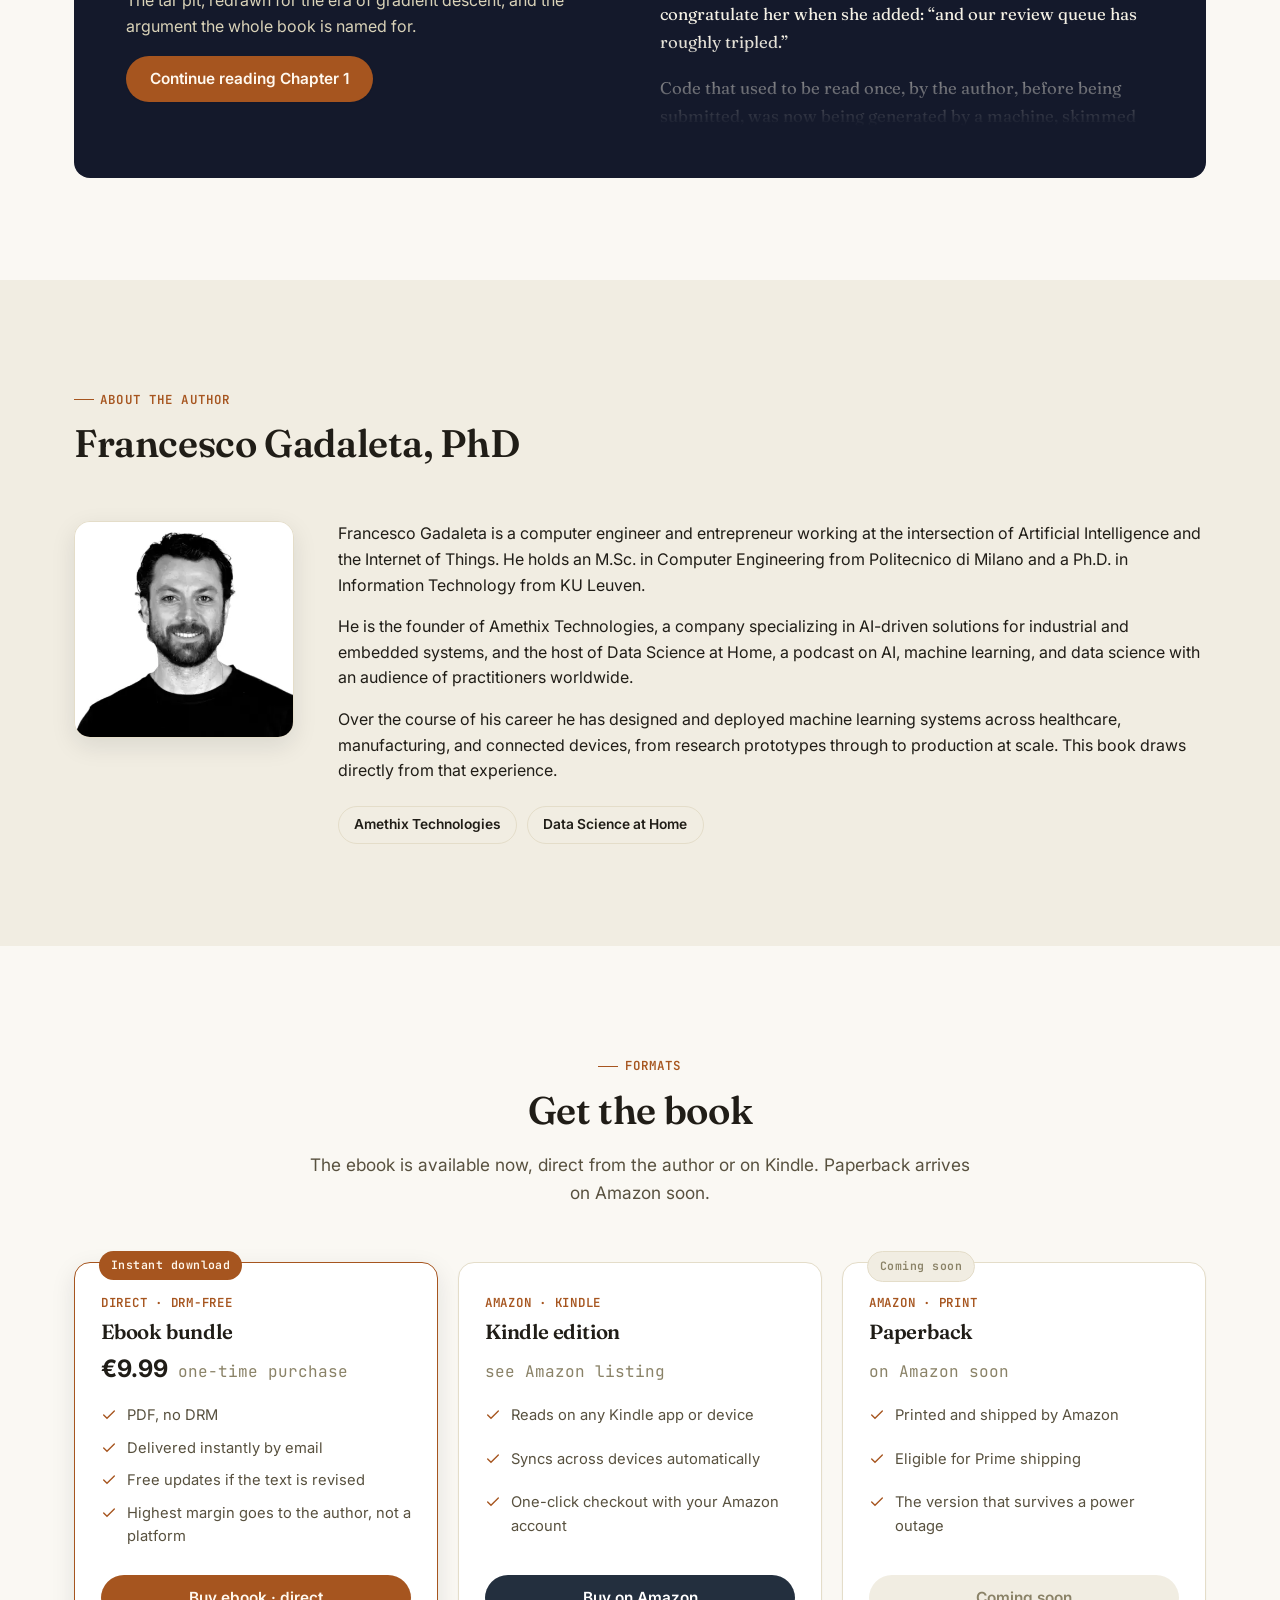
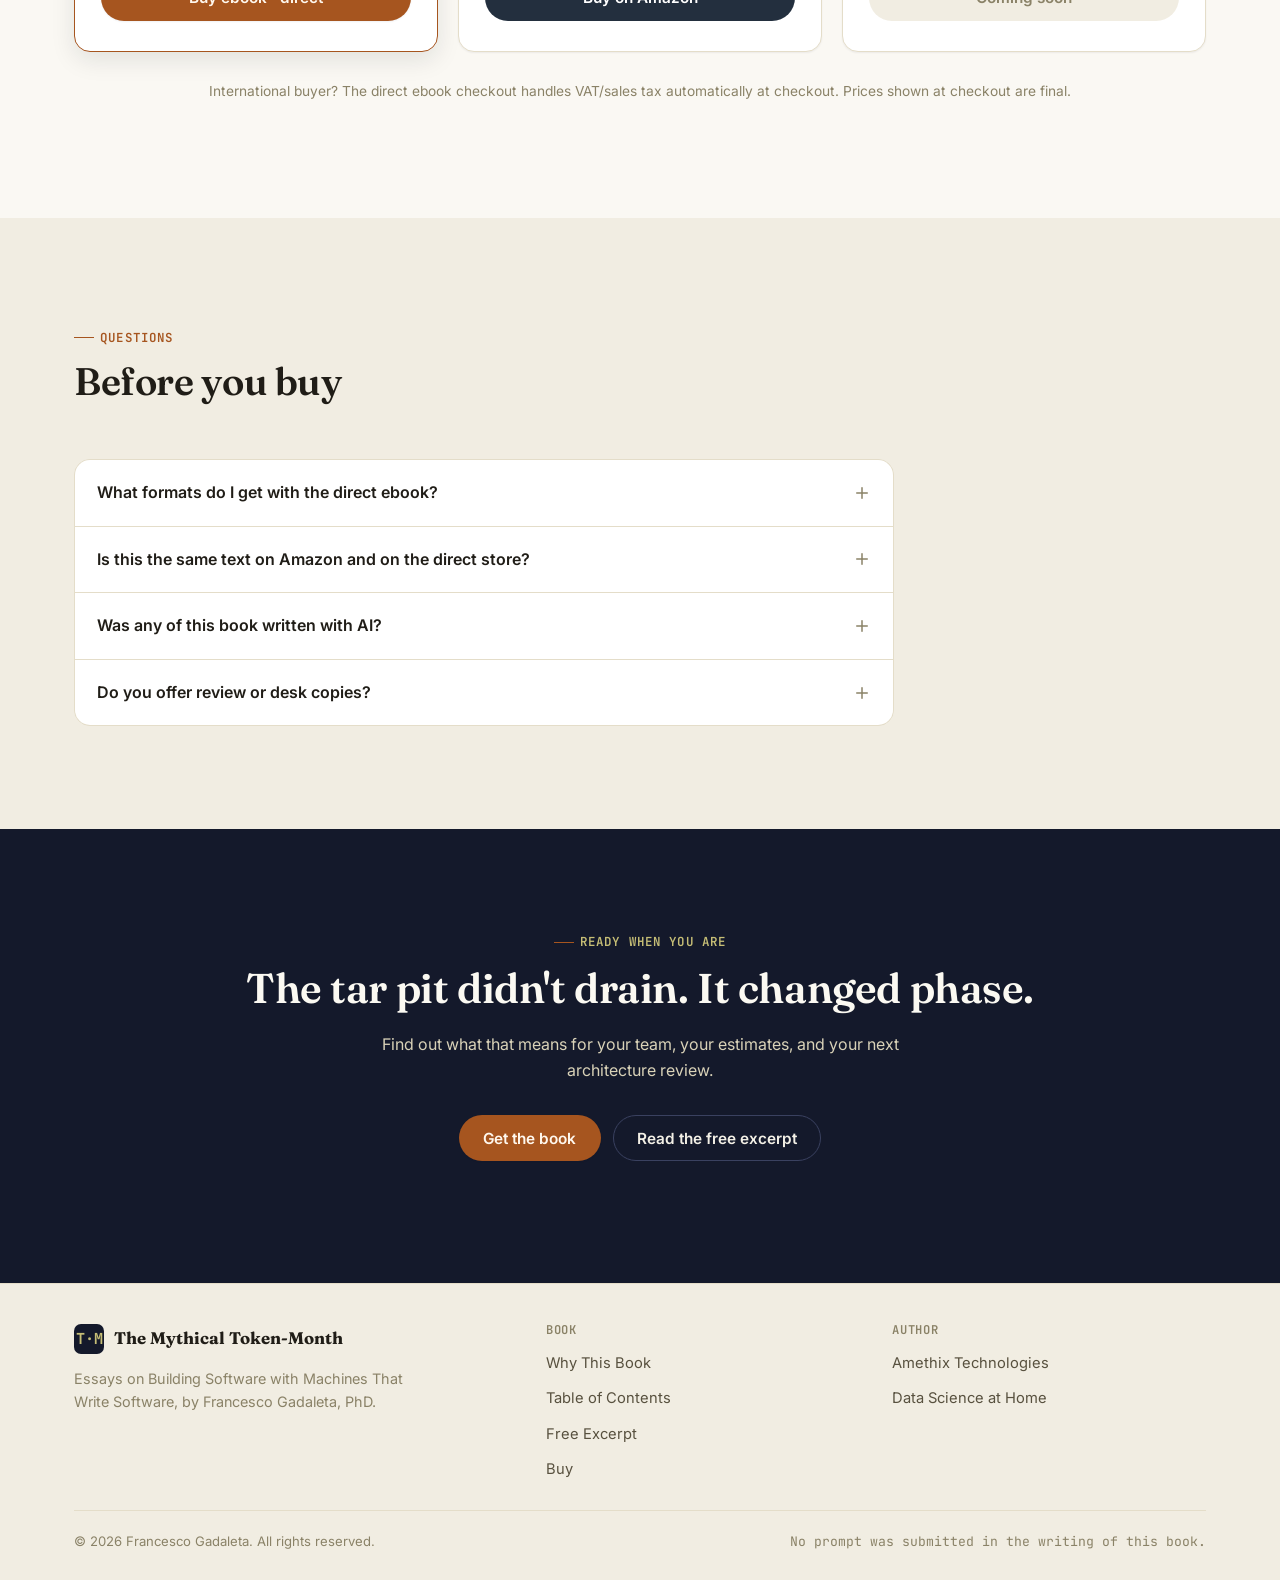
==== commit 9148cc56: "Kindle edition is live: wire real Amazon link, drop stale Sep 10 date for paperback" ====
--- a/index.html
+++ b/index.html
@@ -321,7 +321,7 @@
       <div class="section-head center">
         <span class="kicker" style="justify-content:center;">Formats</span>
         <h2>Get the book</h2>
-        <p class="lede">The ebook is available now, direct from the author. Kindle and paperback arrive on Amazon September 10, 2026.</p>
+        <p class="lede">The ebook is available now, direct from the author or on Kindle. Paperback arrives on Amazon soon.</p>
       </div>
 
       <div class="buy-grid">
@@ -342,32 +342,30 @@
 
         <!-- Amazon Kindle -->
         <div class="buy-card">
-          <span class="ribbon ribbon-muted">Sep 10, 2026</span>
           <span class="format">Amazon &middot; Kindle</span>
           <h3>Kindle edition</h3>
-          <div class="price"><strong></strong> <span>on Amazon, September 10, 2026</span></div>
+          <div class="price"><strong></strong> <span>see Amazon listing</span></div>
           <ul>
             <li><svg viewBox="0 0 24 24" fill="none" stroke="currentColor" stroke-width="2" stroke-linecap="round"><path d="M20 6 9 17l-5-5"/></svg>Reads on any Kindle app or device</li>
             <li><svg viewBox="0 0 24 24" fill="none" stroke="currentColor" stroke-width="2" stroke-linecap="round"><path d="M20 6 9 17l-5-5"/></svg>Syncs across devices automatically</li>
             <li><svg viewBox="0 0 24 24" fill="none" stroke="currentColor" stroke-width="2" stroke-linecap="round"><path d="M20 6 9 17l-5-5"/></svg>One-click checkout with your Amazon account</li>
           </ul>
-          <!-- CONFIGURE: replace with the live Amazon ASIN link on/after Sep 10, 2026, and remove aria-disabled + the ribbon above. -->
-          <span class="btn btn-amazon btn-block" aria-disabled="true">Available September 10</span>
+          <a href="https://www.amazon.com/dp/B0HFT2H7HV" class="btn btn-amazon btn-block" data-buy="amazon-kindle" target="_blank" rel="noopener">Buy on Amazon</a>
         </div>
 
         <!-- Amazon Paperback -->
         <div class="buy-card">
-          <span class="ribbon ribbon-muted">Sep 10, 2026</span>
+          <span class="ribbon ribbon-muted">Coming soon</span>
           <span class="format">Amazon &middot; Print</span>
           <h3>Paperback</h3>
-          <div class="price"><strong></strong> <span>on Amazon, September 10, 2026</span></div>
+          <div class="price"><strong></strong> <span>on Amazon soon</span></div>
           <ul>
             <li><svg viewBox="0 0 24 24" fill="none" stroke="currentColor" stroke-width="2" stroke-linecap="round"><path d="M20 6 9 17l-5-5"/></svg>Printed and shipped by Amazon</li>
             <li><svg viewBox="0 0 24 24" fill="none" stroke="currentColor" stroke-width="2" stroke-linecap="round"><path d="M20 6 9 17l-5-5"/></svg>Eligible for Prime shipping</li>
             <li><svg viewBox="0 0 24 24" fill="none" stroke="currentColor" stroke-width="2" stroke-linecap="round"><path d="M20 6 9 17l-5-5"/></svg>The version that survives a power outage</li>
           </ul>
-          <!-- CONFIGURE: replace with the live Amazon ASIN link on/after Sep 10, 2026, and remove aria-disabled + the ribbon above. -->
-          <span class="btn btn-amazon btn-block" aria-disabled="true">Available September 10</span>
+          <!-- CONFIGURE: replace with the live Amazon ASIN link once the paperback is published, and remove aria-disabled + the ribbon above. -->
+          <span class="btn btn-amazon btn-block" aria-disabled="true">Coming soon</span>
         </div>
       </div>
 
@@ -385,7 +383,7 @@
       <div class="faq-list">
         <details class="faq-item">
           <summary>What formats do I get with the direct ebook?<svg class="chev" viewBox="0 0 24 24" fill="none" stroke="currentColor" stroke-width="2" stroke-linecap="round"><path d="M5 12h14M12 5v14"/></svg></summary>
-          <div class="a"><p>PDF, DRM-free, delivered to your email immediately after checkout. Read it on a laptop, a tablet, or a phone. Prefer a dedicated e-reader or Kindle? That edition arrives on Amazon September 10, 2026.</p></div>
+          <div class="a"><p>PDF, DRM-free, delivered to your email immediately after checkout. Read it on a laptop, a tablet, or a phone. Prefer Kindle? That edition is on Amazon now.</p></div>
         </details>
         <details class="faq-item">
           <summary>Is this the same text on Amazon and on the direct store?<svg class="chev" viewBox="0 0 24 24" fill="none" stroke="currentColor" stroke-width="2" stroke-linecap="round"><path d="M5 12h14M12 5v14"/></svg></summary>
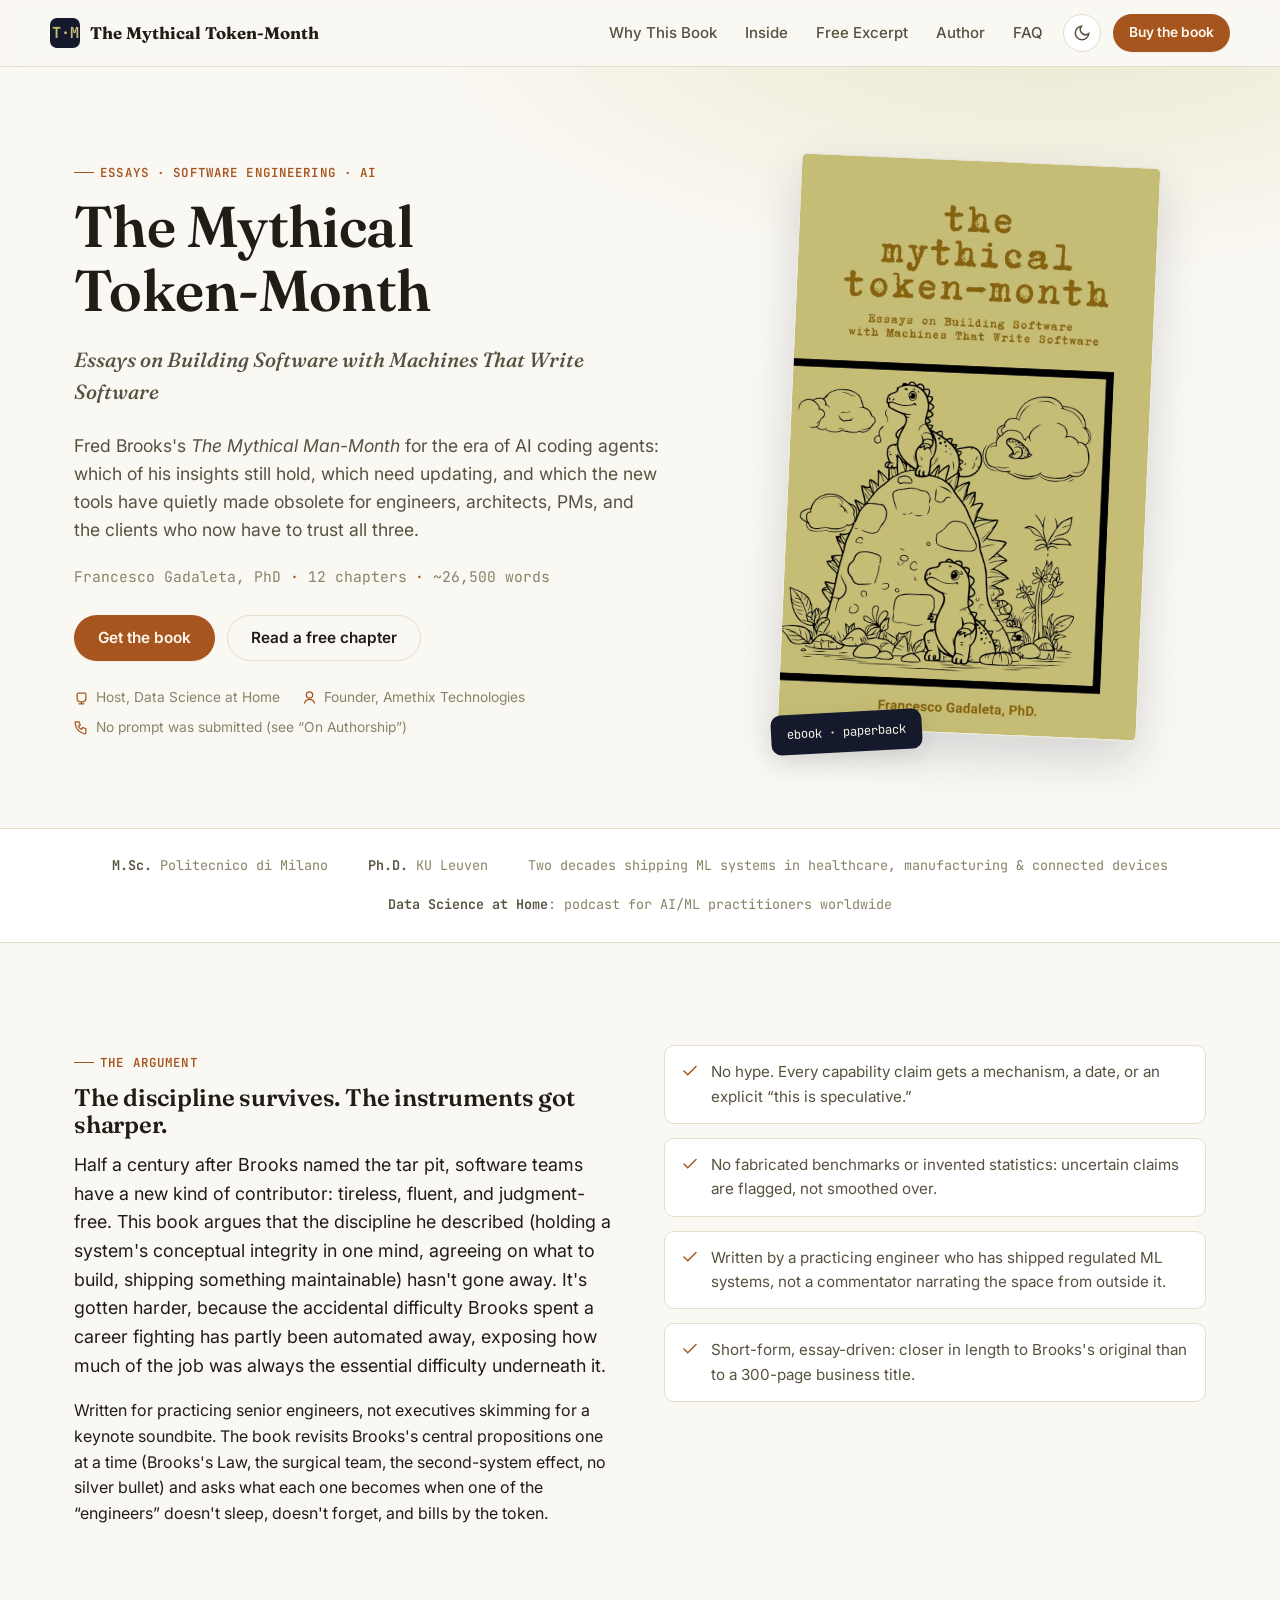
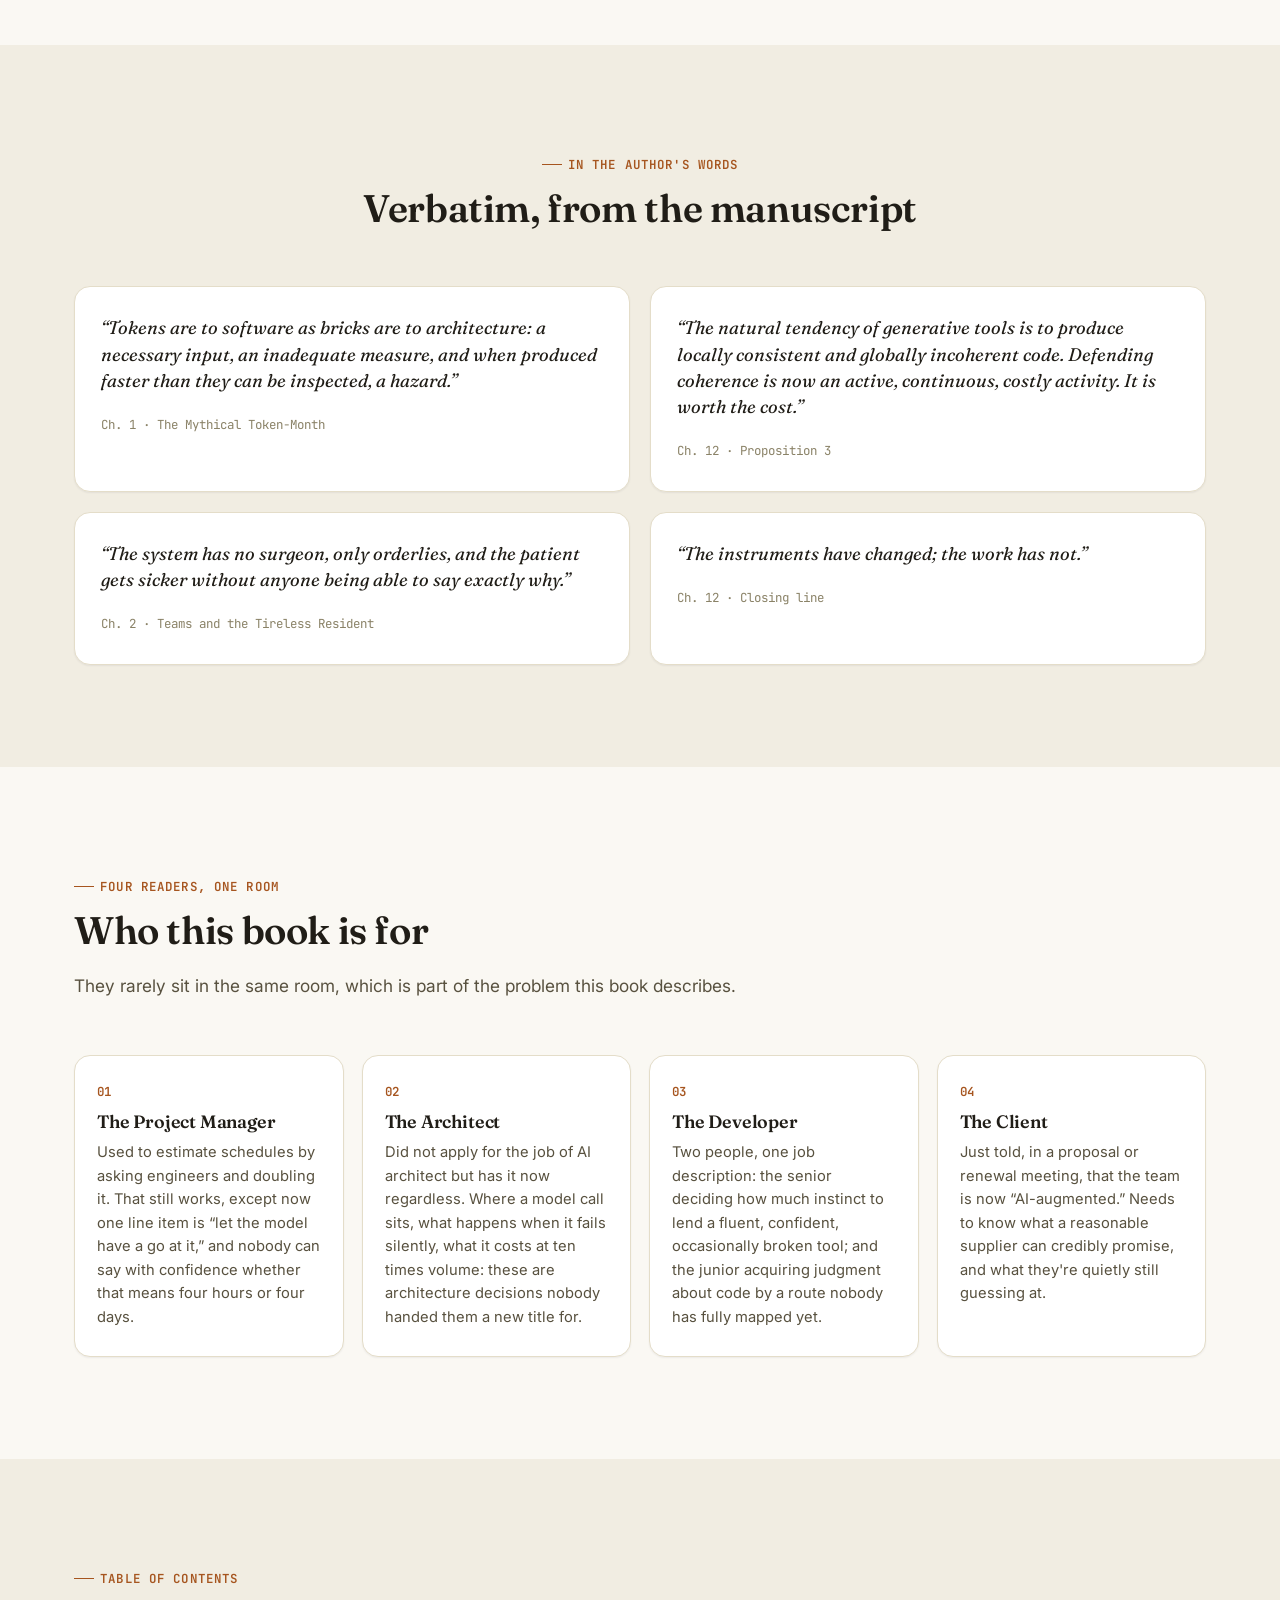
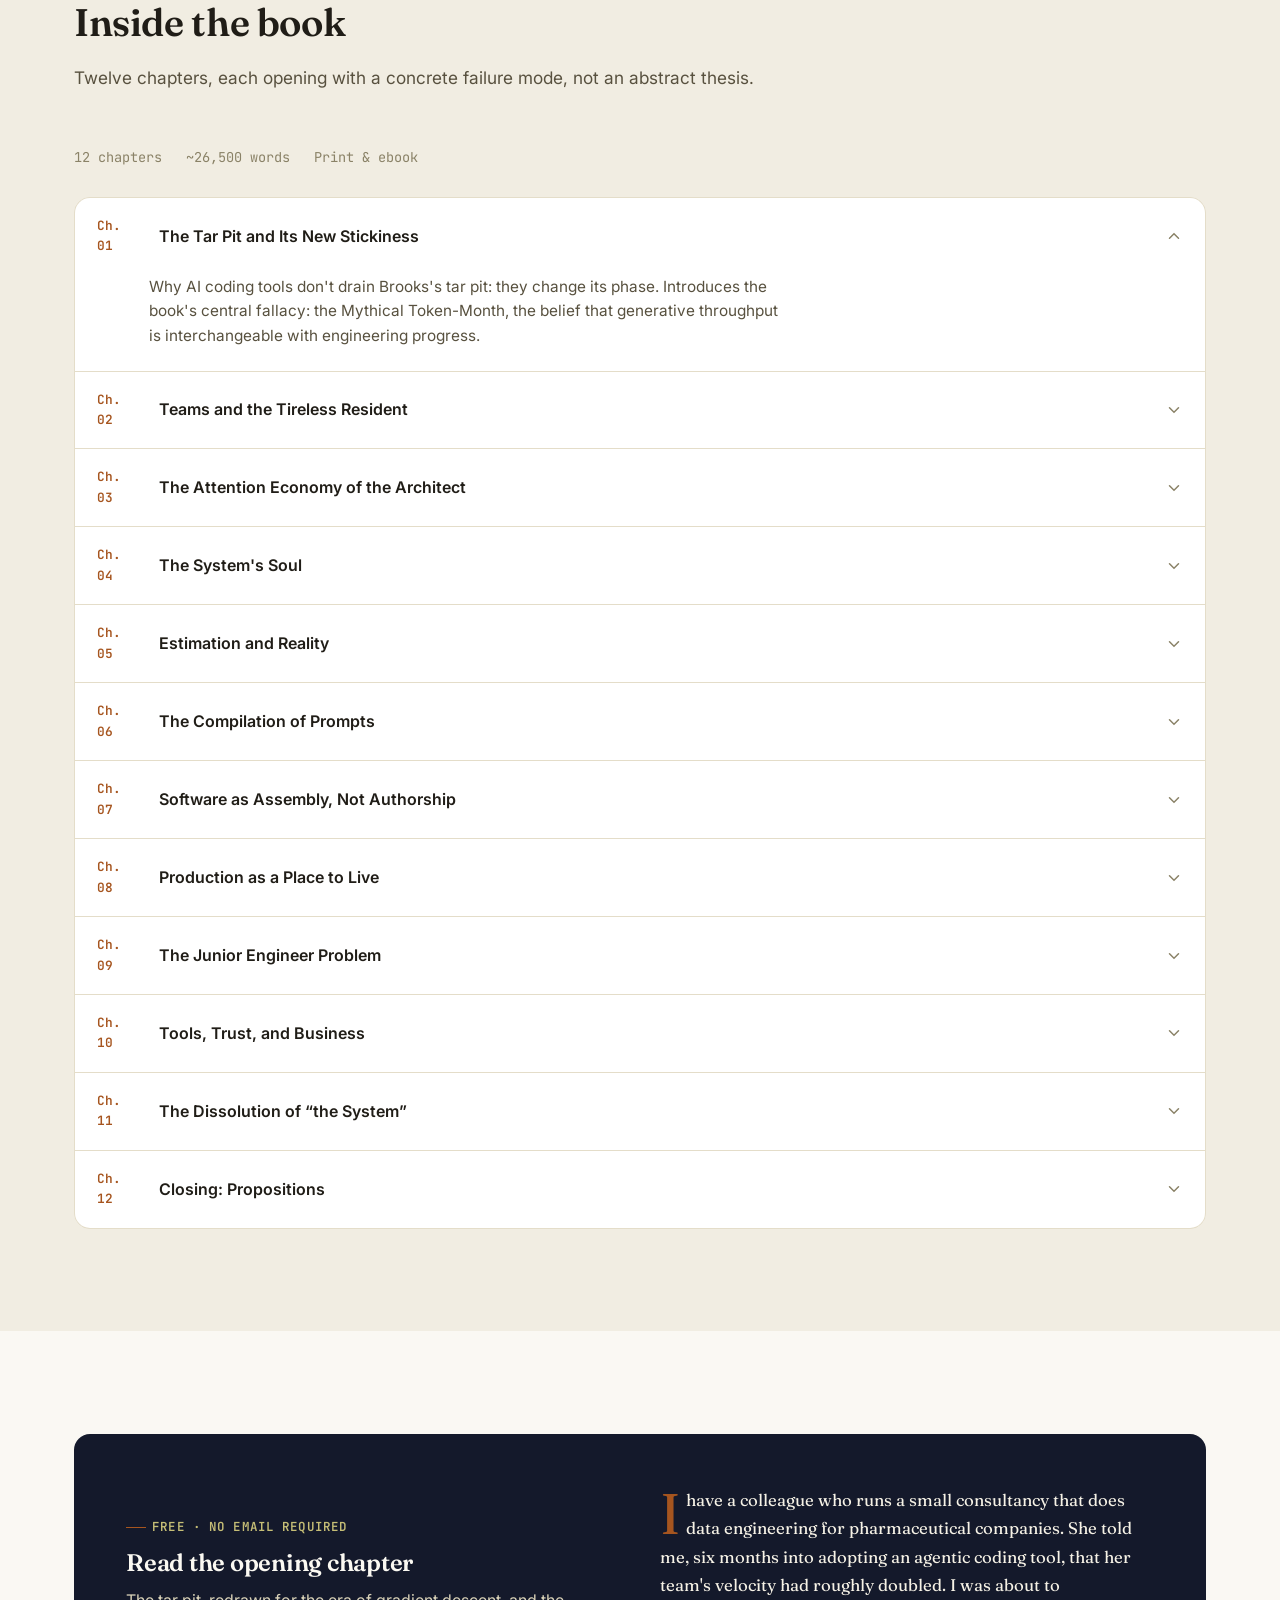
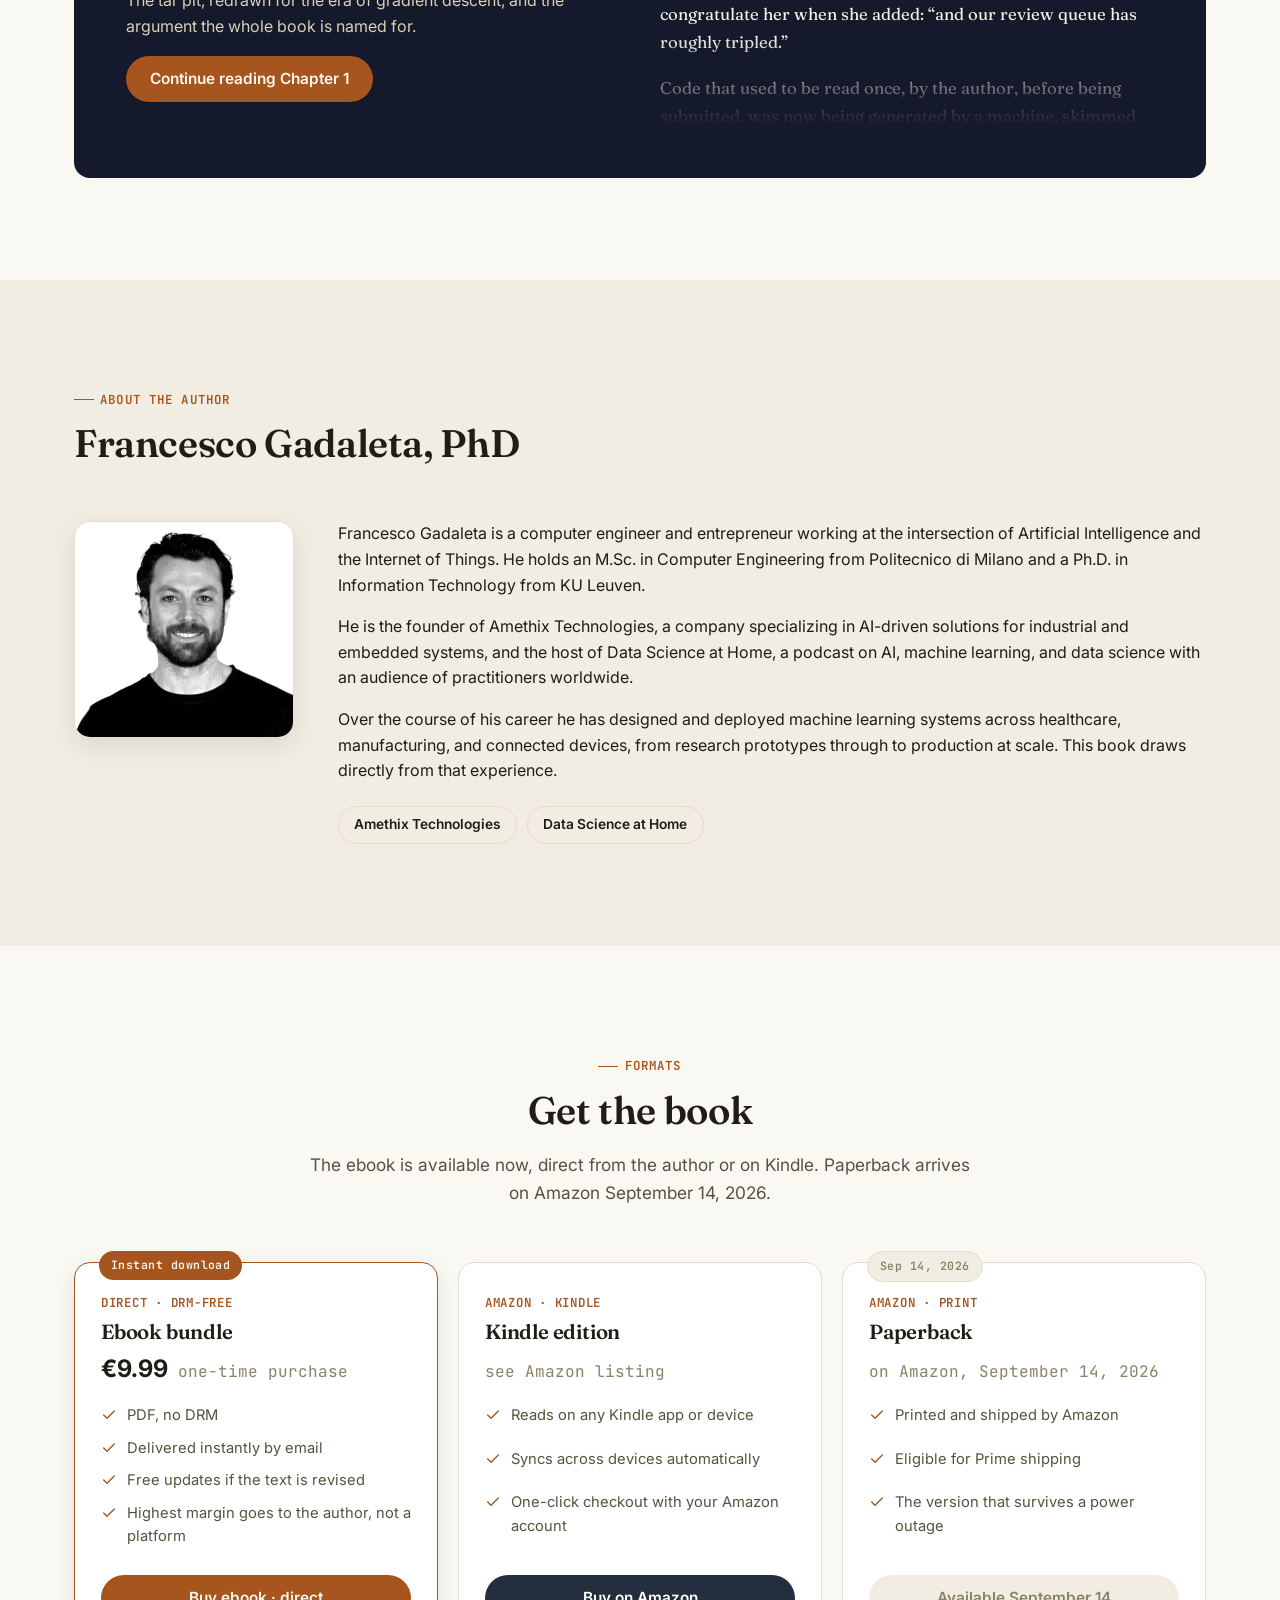
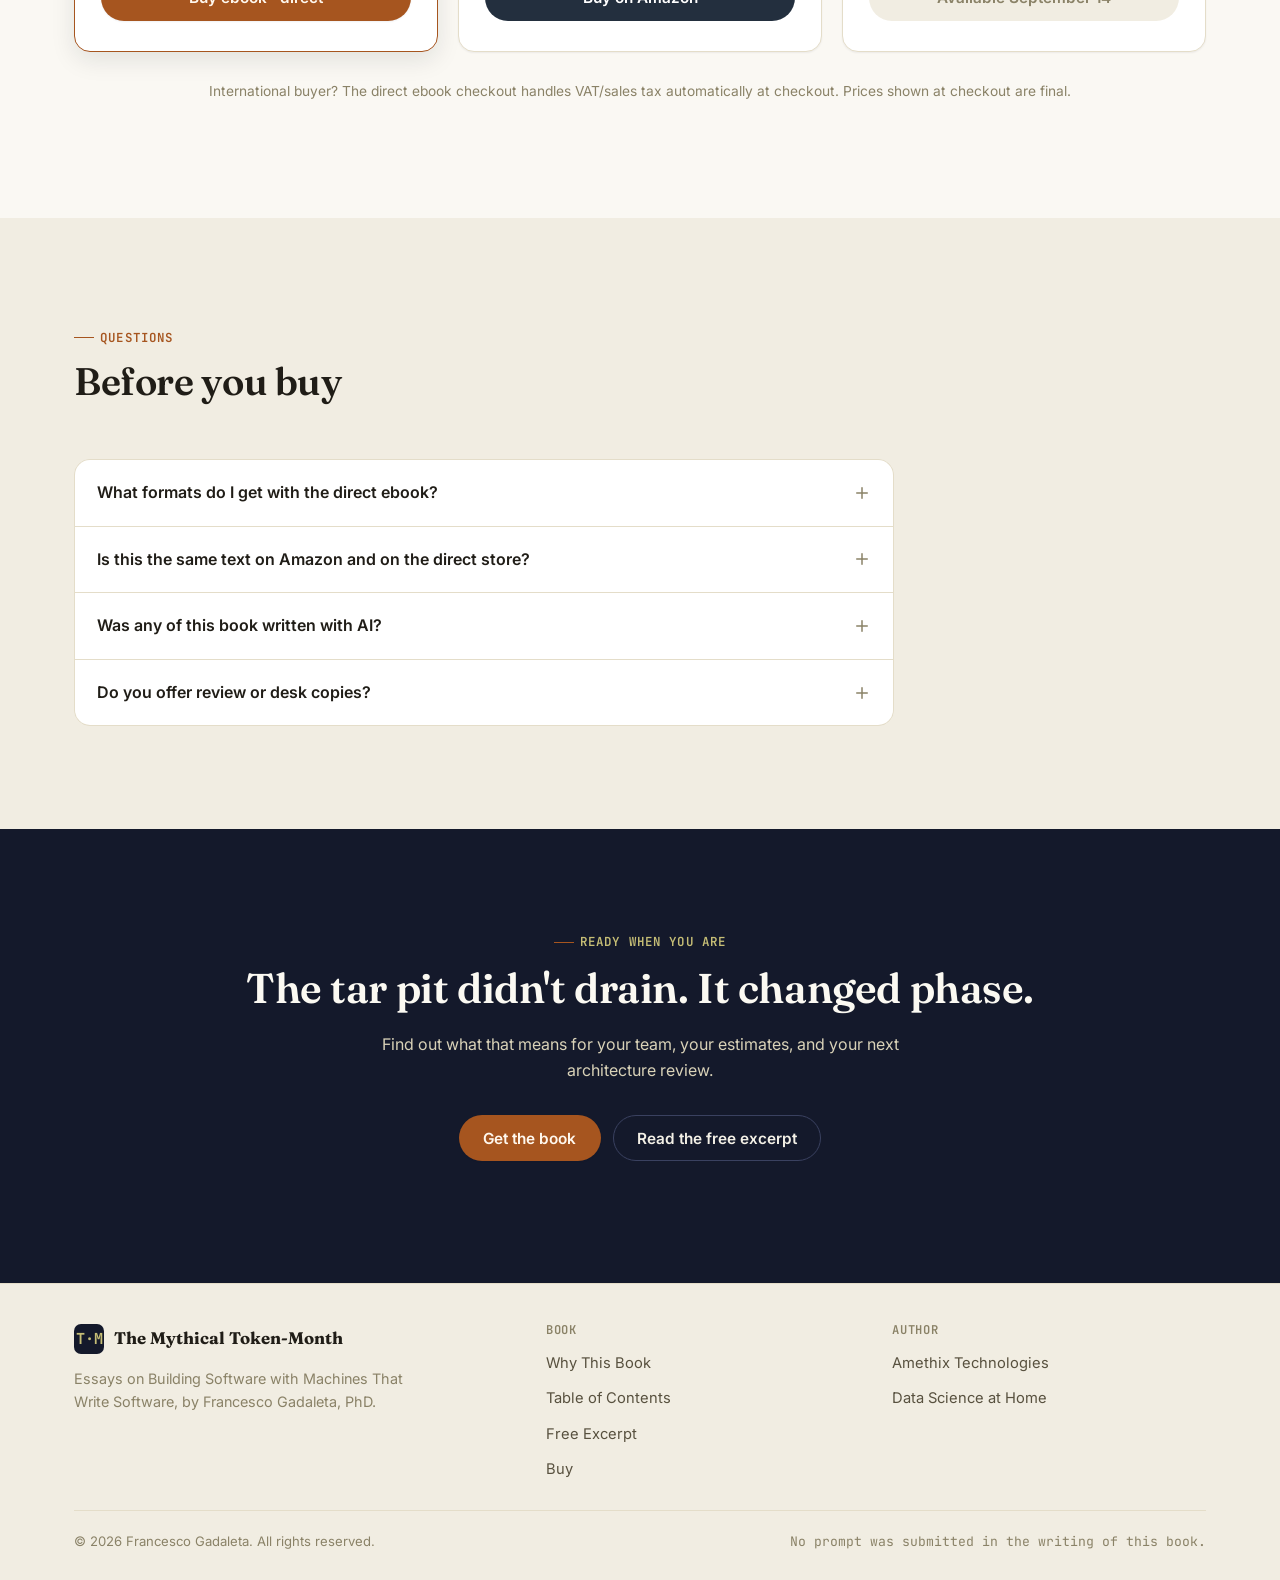
==== commit c172f557: "Set paperback release date to September 14, 2026" ====
--- a/index.html
+++ b/index.html
@@ -321,7 +321,7 @@
       <div class="section-head center">
         <span class="kicker" style="justify-content:center;">Formats</span>
         <h2>Get the book</h2>
-        <p class="lede">The ebook is available now, direct from the author or on Kindle. Paperback arrives on Amazon soon.</p>
+        <p class="lede">The ebook is available now, direct from the author or on Kindle. Paperback arrives on Amazon September 14, 2026.</p>
       </div>
 
       <div class="buy-grid">
@@ -355,17 +355,17 @@
 
         <!-- Amazon Paperback -->
         <div class="buy-card">
-          <span class="ribbon ribbon-muted">Coming soon</span>
+          <span class="ribbon ribbon-muted">Sep 14, 2026</span>
           <span class="format">Amazon &middot; Print</span>
           <h3>Paperback</h3>
-          <div class="price"><strong></strong> <span>on Amazon soon</span></div>
+          <div class="price"><strong></strong> <span>on Amazon, September 14, 2026</span></div>
           <ul>
             <li><svg viewBox="0 0 24 24" fill="none" stroke="currentColor" stroke-width="2" stroke-linecap="round"><path d="M20 6 9 17l-5-5"/></svg>Printed and shipped by Amazon</li>
             <li><svg viewBox="0 0 24 24" fill="none" stroke="currentColor" stroke-width="2" stroke-linecap="round"><path d="M20 6 9 17l-5-5"/></svg>Eligible for Prime shipping</li>
             <li><svg viewBox="0 0 24 24" fill="none" stroke="currentColor" stroke-width="2" stroke-linecap="round"><path d="M20 6 9 17l-5-5"/></svg>The version that survives a power outage</li>
           </ul>
-          <!-- CONFIGURE: replace with the live Amazon ASIN link once the paperback is published, and remove aria-disabled + the ribbon above. -->
-          <span class="btn btn-amazon btn-block" aria-disabled="true">Coming soon</span>
+          <!-- CONFIGURE: replace with the live Amazon ASIN link on/after Sep 14, 2026, and remove aria-disabled + the ribbon above. -->
+          <span class="btn btn-amazon btn-block" aria-disabled="true">Available September 14</span>
         </div>
       </div>
 
